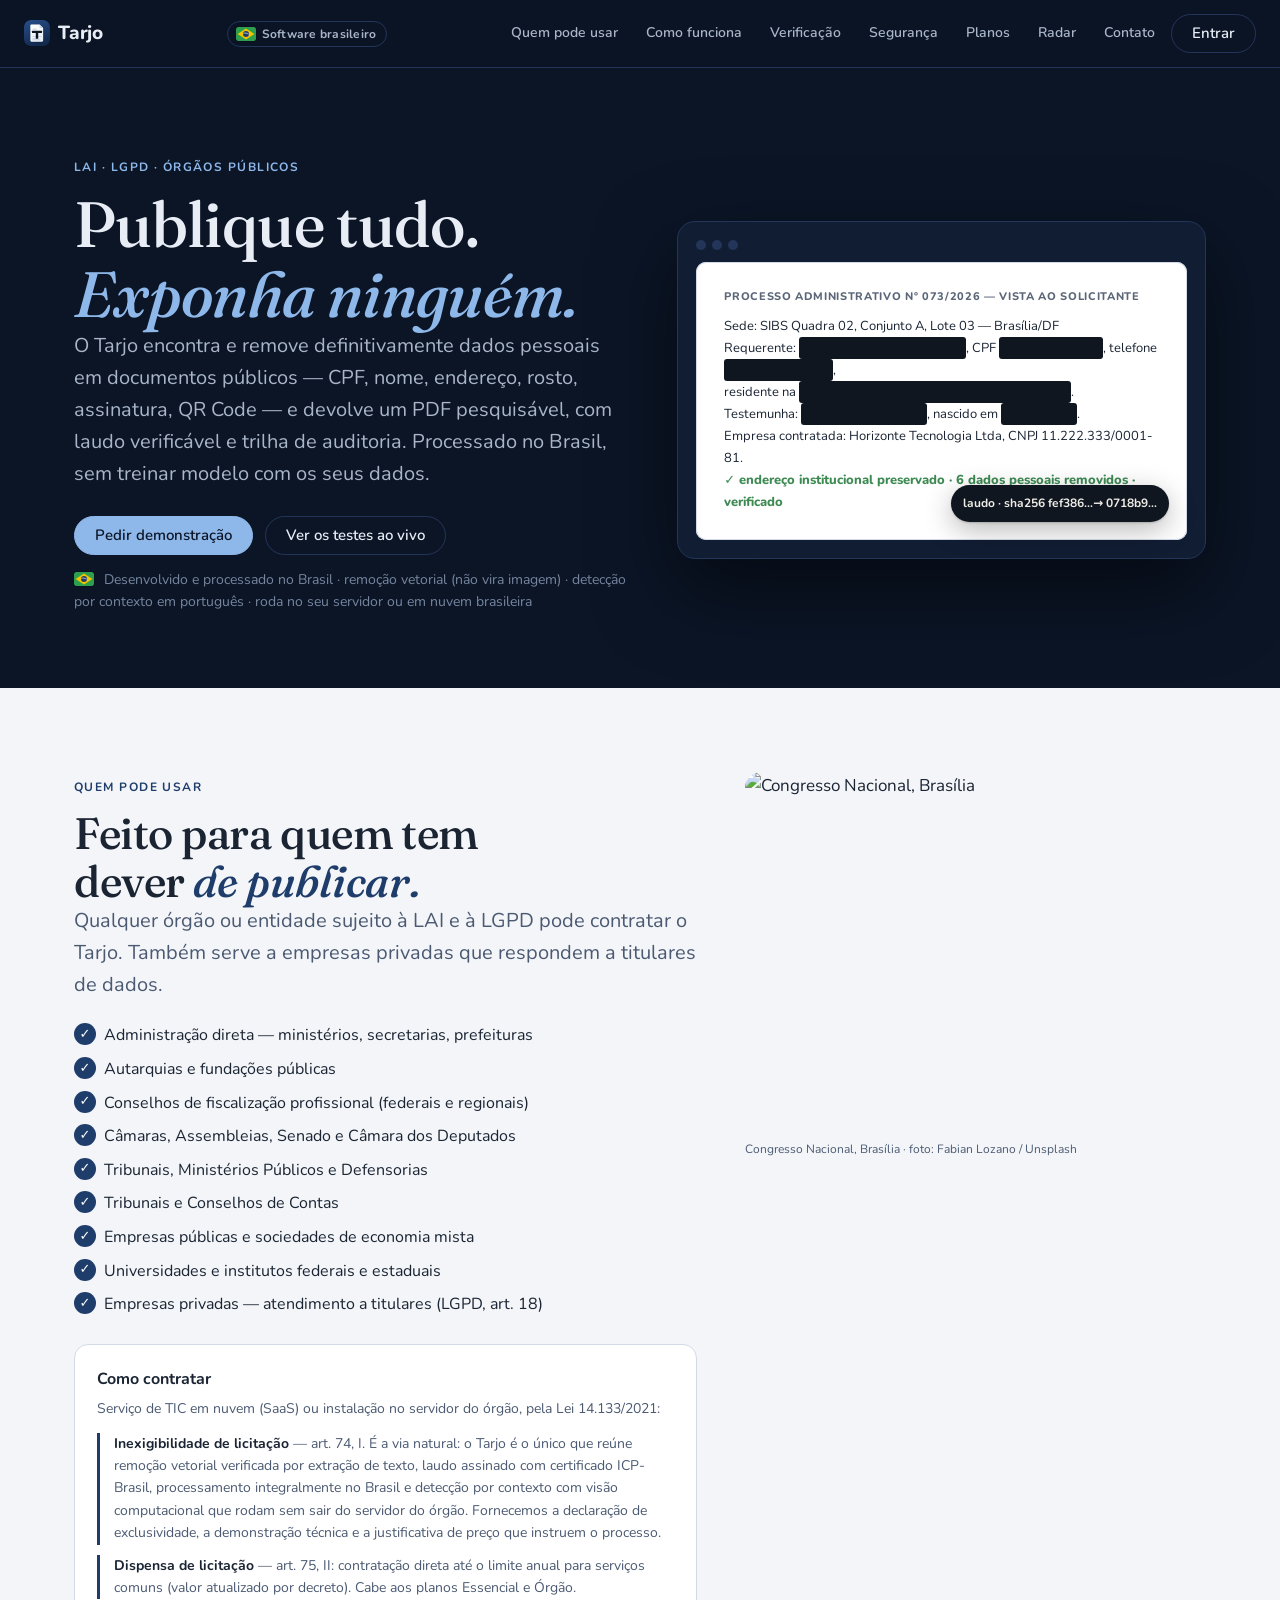
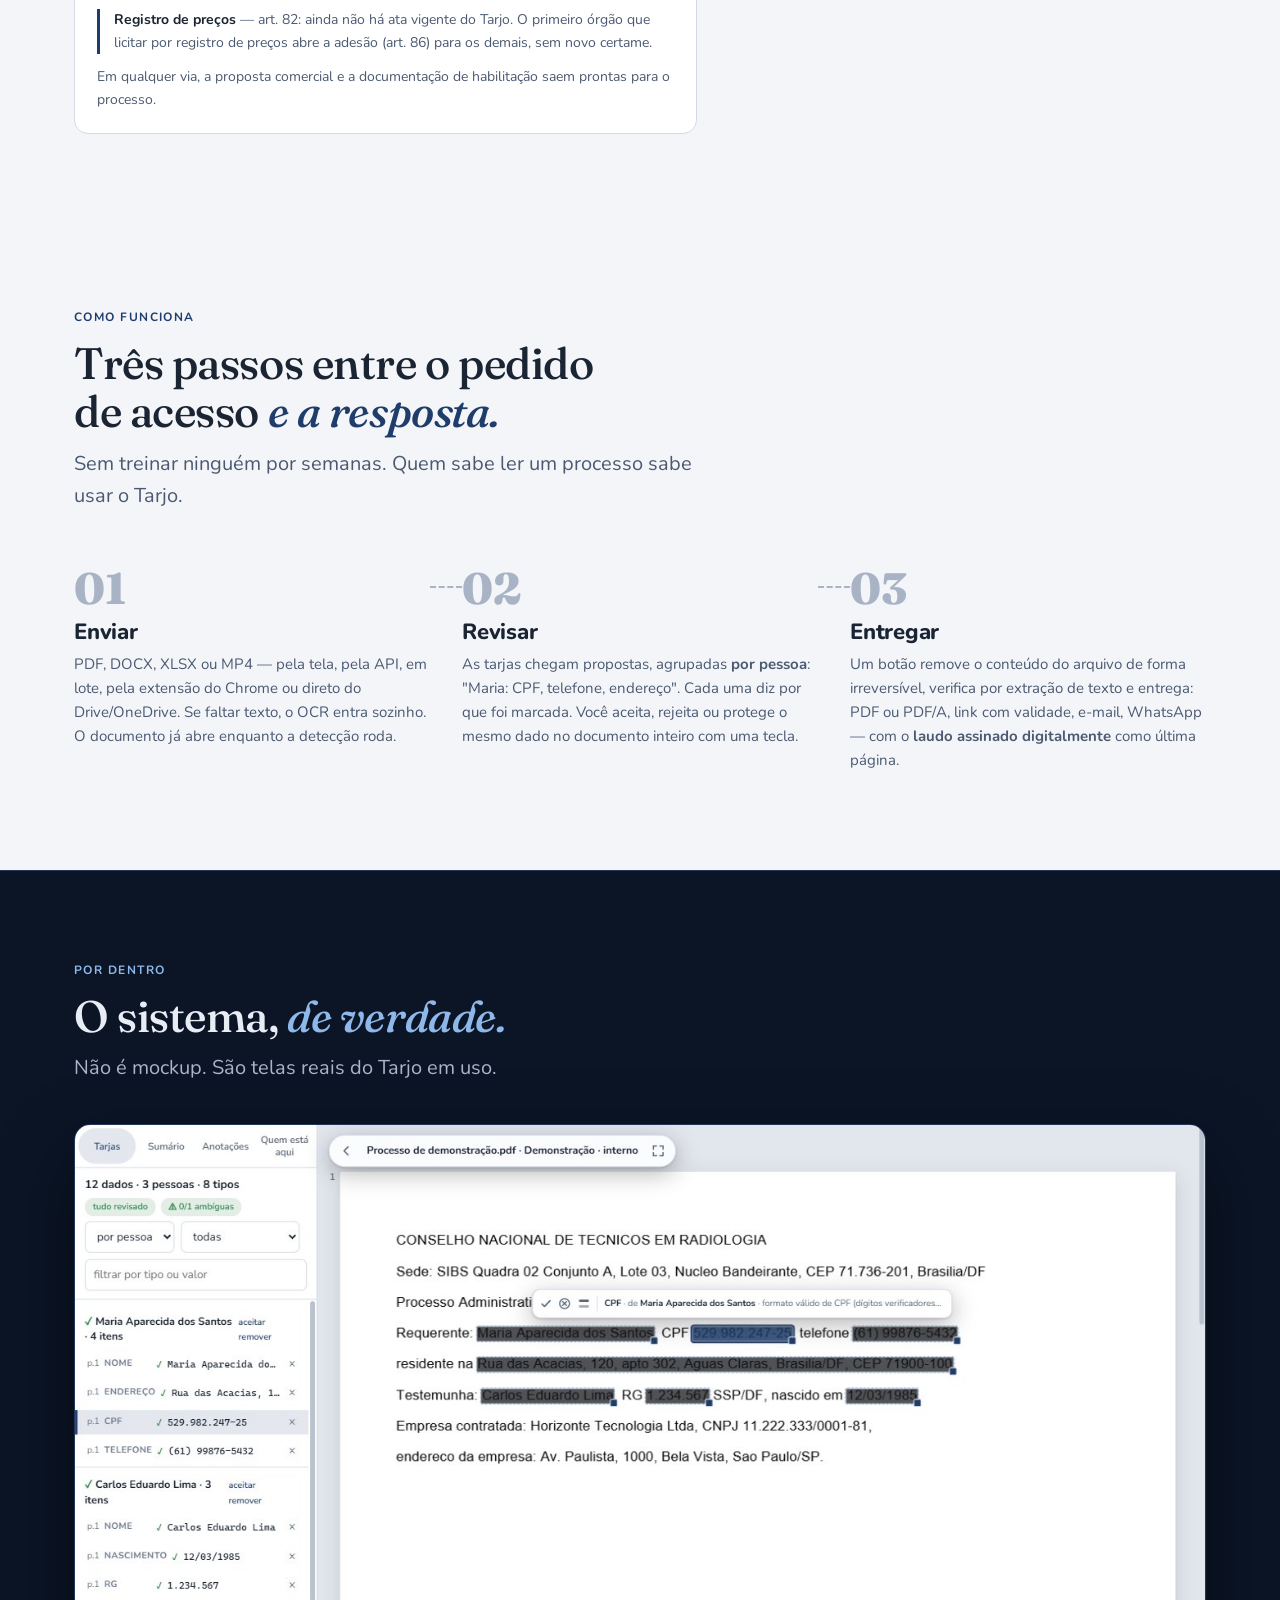
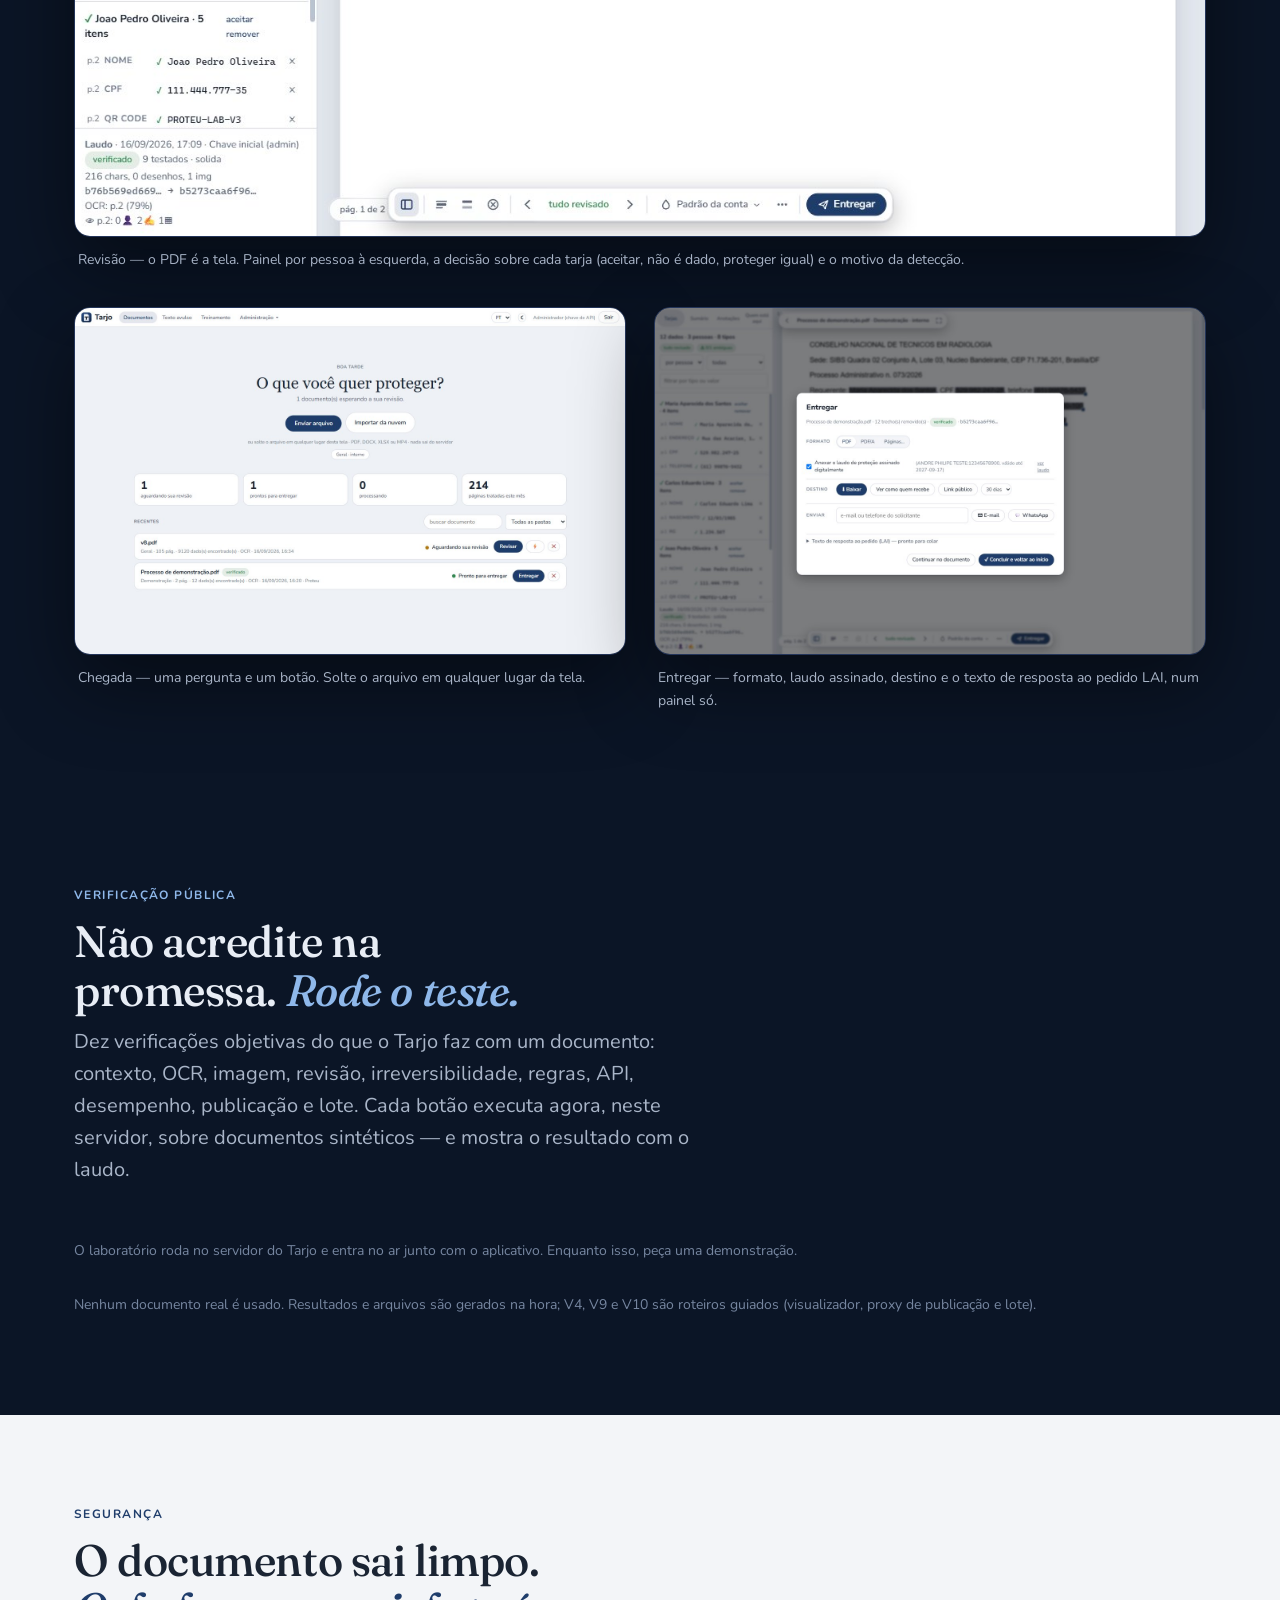
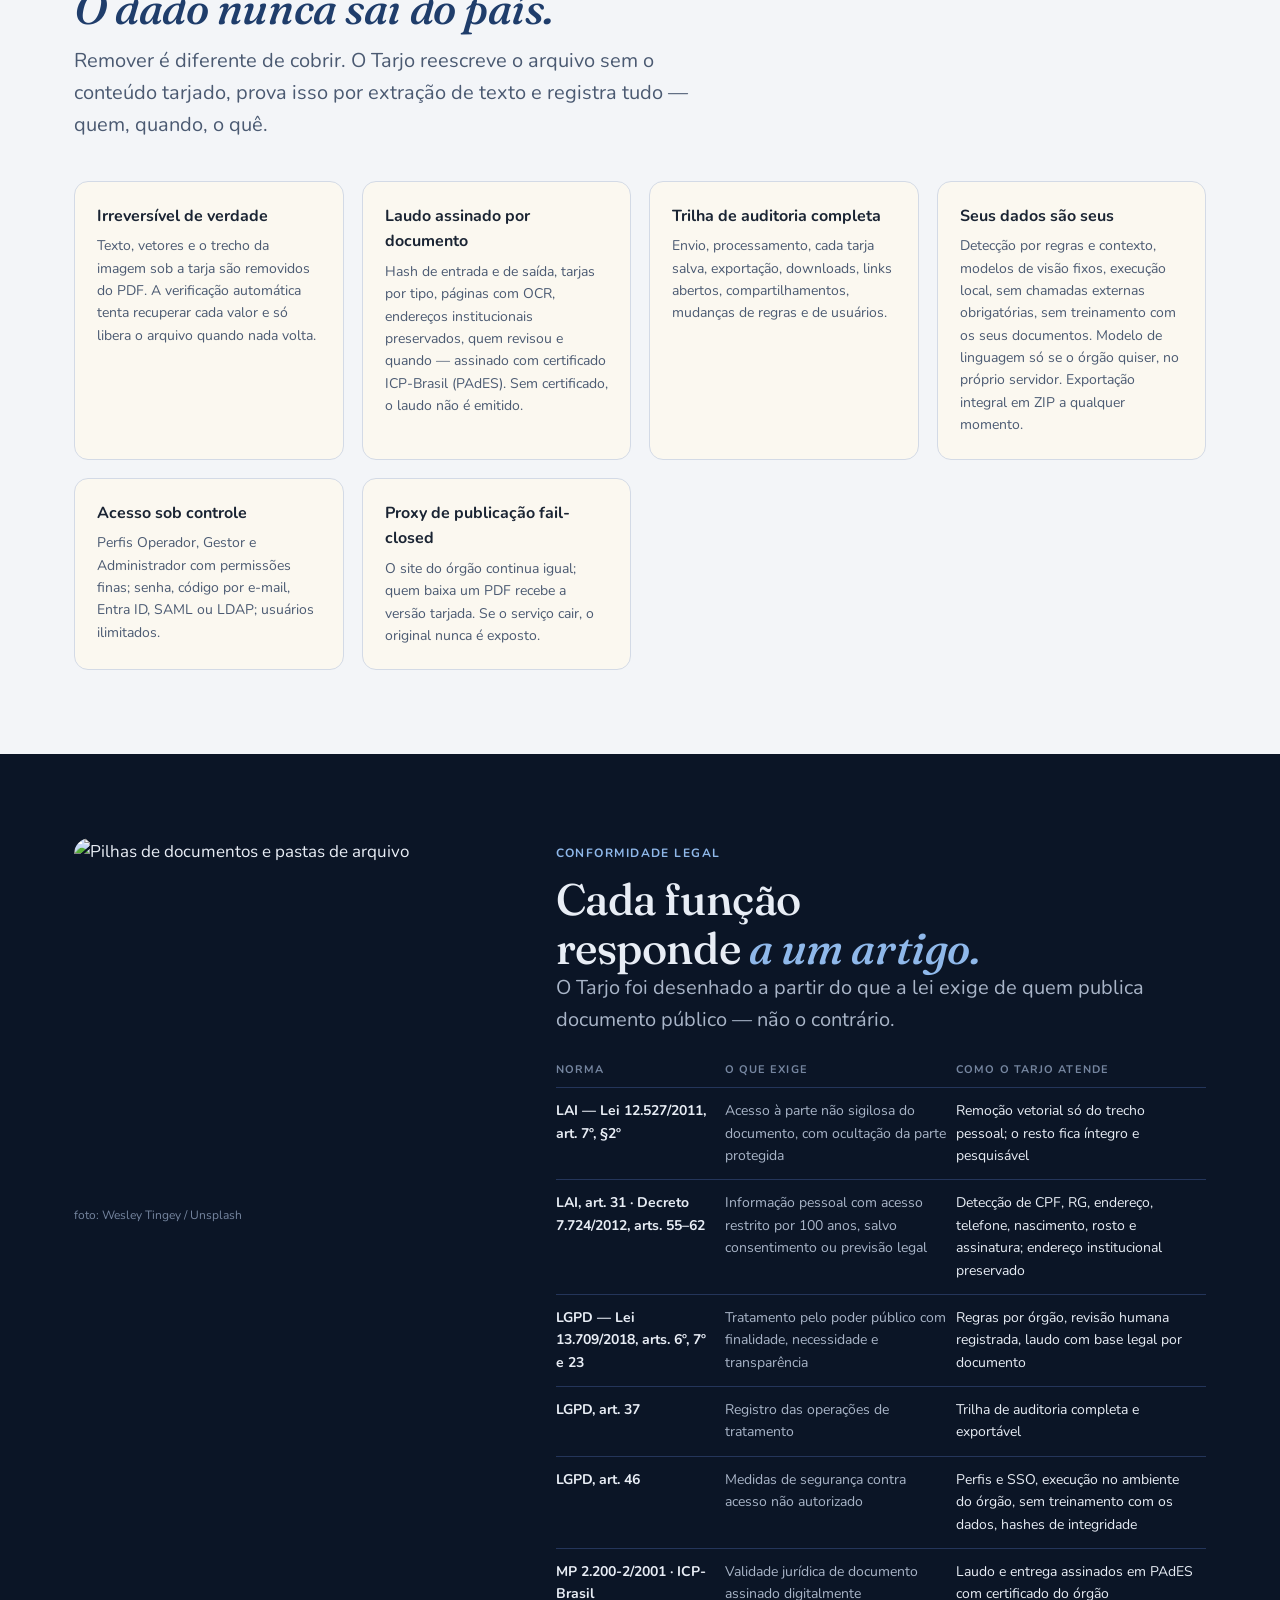
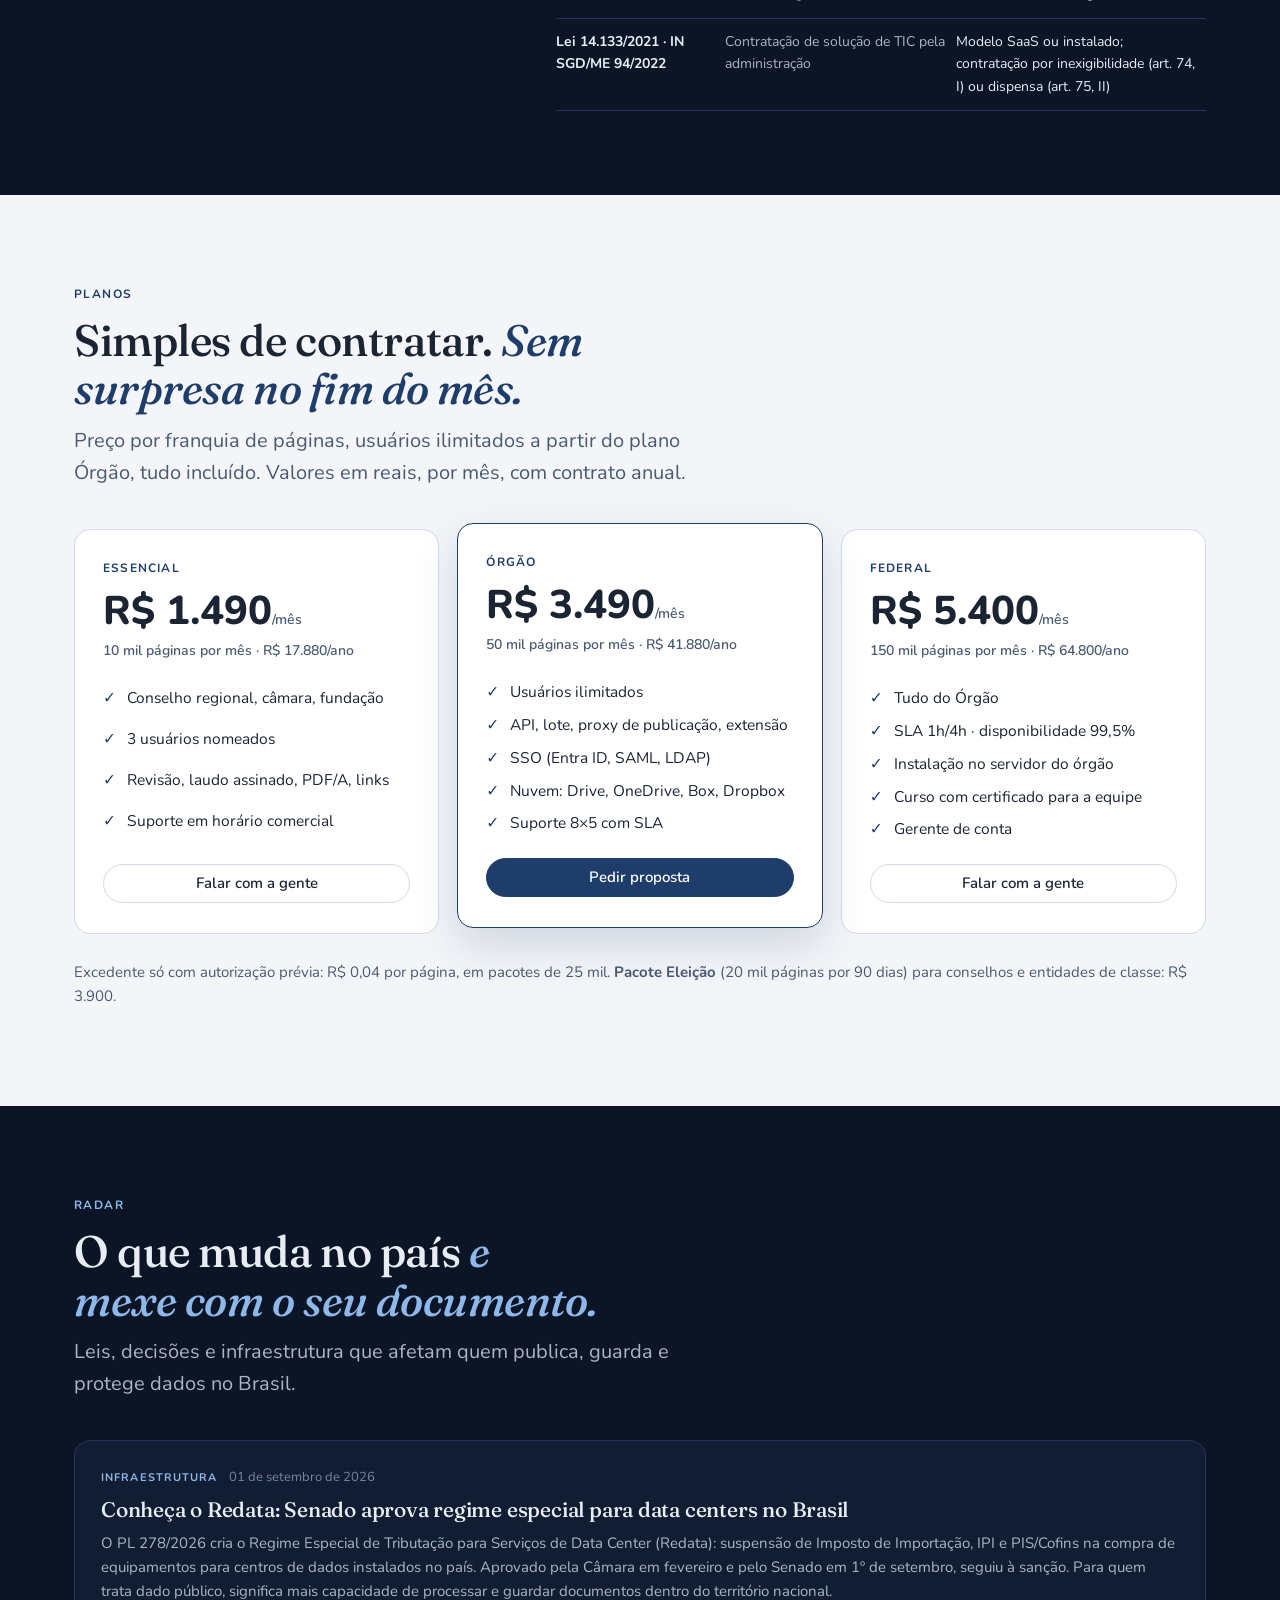
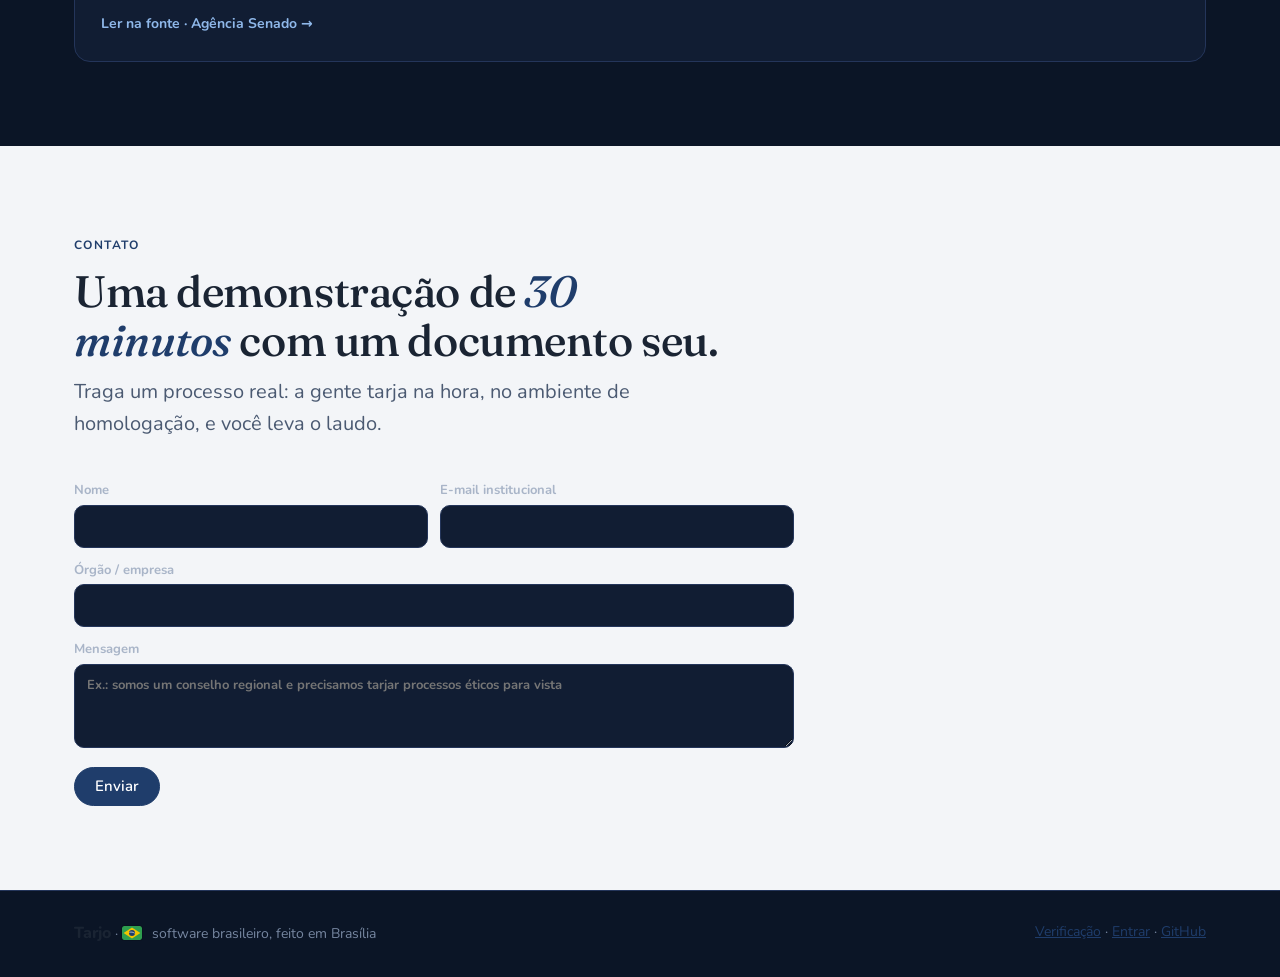
==== index.html @ 549fea55 "Detecção por contexto" ====
<!doctype html>
<html lang="pt-BR">
<head>
<meta charset="utf-8">
<meta name="viewport" content="width=device-width, initial-scale=1">
<title>Tarjo — tratamento e proteção de dados em documentos</title>
<meta name="description" content="Tarjo tarja dados pessoais em documentos públicos (LAI e LGPD): detecção contextual, rosto, assinatura e QR, remoção definitiva verificada, laudo, API e proxy de publicação. Processado no Brasil.">
<link rel="icon" href="icon.svg" type="image/svg+xml">
<link rel="preconnect" href="https://fonts.googleapis.com"><link rel="preconnect" href="https://fonts.gstatic.com" crossorigin>
<link href="https://fonts.googleapis.com/css2?family=Fraunces:ital,opsz,wght@0,9..144,500;0,9..144,700;1,9..144,500&display=swap" rel="stylesheet">
<link rel="stylesheet" href="site.css">
</head>
<body>

<header class="nav">
  <a class="marca" href="/"><img src="icon.svg" alt=""> Tarjo</a><span class="selo-br"><svg class="br" viewBox="0 0 20 14" aria-hidden="true"><rect width="20" height="14" rx="2" fill="#2e9e4f"/><path d="M10 1.6 18.4 7 10 12.4 1.6 7z" fill="#f2c400"/><circle cx="10" cy="7" r="3" fill="#1f3d6b"/><path d="M7.4 6.4c1.8-.6 3.6-.3 5.2.8" stroke="#fff" stroke-width=".6" fill="none"/></svg> Software brasileiro</span>
  <nav>
    <a href="#quem">Quem pode usar</a>
    <a href="#como">Como funciona</a>
    <a href="#lab">Verificação</a>
    <a href="#seguranca">Segurança</a>
    <a href="#planos">Planos</a><a href="#radar">Radar</a>
    <a href="#contato">Contato</a>
    <a class="btn ghost" href="https://app.tarjo.com.br/entrar">Entrar</a>
  </nav>
</header>

<section class="hero">
  <div class="wrap hero-grid">
    <div>
      <span class="eyebrow">LAI · LGPD · órgãos públicos</span>
      <h1>Publique tudo. <em>Exponha ninguém.</em></h1>
      <p class="lead">O Tarjo encontra e remove definitivamente dados pessoais em documentos públicos — CPF, nome, endereço, rosto, assinatura, QR Code — e devolve um PDF pesquisável, com laudo verificável e trilha de auditoria. Processado no Brasil, sem treinar modelo com os seus dados.</p>
      <div class="cta">
        <a class="btn amber" href="#contato">Pedir demonstração</a>
        <a class="btn ghost" href="#lab">Ver os testes ao vivo</a>
      </div>
      <p class="cta-note"><svg class="br" viewBox="0 0 20 14" aria-hidden="true"><rect width="20" height="14" rx="2" fill="#2e9e4f"/><path d="M10 1.6 18.4 7 10 12.4 1.6 7z" fill="#f2c400"/><circle cx="10" cy="7" r="3" fill="#1f3d6b"/><path d="M7.4 6.4c1.8-.6 3.6-.3 5.2.8" stroke="#fff" stroke-width=".6" fill="none"/></svg> Desenvolvido e processado no Brasil · remoção vetorial (não vira imagem) · detecção por contexto em português · roda no seu servidor ou em nuvem brasileira</p>
    </div>
    <div class="janela">
      <div class="barra"><i></i><i></i><i></i></div>
      <div class="doc">
        <div class="t">PROCESSO ADMINISTRATIVO Nº 073/2026 — VISTA AO SOLICITANTE</div>
        Sede: SIBS Quadra 02, Conjunto A, Lote 03 — Brasília/DF<br>
        Requerente: <span class="tj n1">Maria Aparecida dos Santos</span>, CPF <span class="tj n2">529.982.247-25</span>, telefone <span class="tj n3">(61) 99876-5432</span>,<br>
        residente na <span class="tj n4">Rua das Acácias, 120, apto 302, Águas Claras</span>.<br>
        Testemunha: <span class="tj n5">Carlos Eduardo Lima</span>, nascido em <span class="tj n5">12/03/1985</span>.<br>
        Empresa contratada: Horizonte Tecnologia Ltda, CNPJ 11.222.333/0001-81.<br>
        <span class="ok">✓ endereço institucional preservado · 6 dados pessoais removidos · verificado</span>
        <div class="laudo">laudo · sha256 fef386…→ 0718b9…</div>
      </div>
    </div>
  </div>
</section>

<section id="quem" class="paper">
  <div class="wrap quem-grid">
    <div>
      <span class="eyebrow">Quem pode usar</span>
      <h2>Feito para quem tem dever <em>de publicar.</em></h2>
      <p class="lead">Qualquer órgão ou entidade sujeito à LAI e à LGPD pode contratar o Tarjo. Também serve a empresas privadas que respondem a titulares de dados.</p>
      <ul class="elegiveis">
        <li>Administração direta — ministérios, secretarias, prefeituras</li>
        <li>Autarquias e fundações públicas</li>
        <li>Conselhos de fiscalização profissional (federais e regionais)</li>
        <li>Câmaras, Assembleias, Senado e Câmara dos Deputados</li>
        <li>Tribunais, Ministérios Públicos e Defensorias</li>
        <li>Tribunais e Conselhos de Contas</li>
        <li>Empresas públicas e sociedades de economia mista</li>
        <li>Universidades e institutos federais e estaduais</li>
        <li>Empresas privadas — atendimento a titulares (LGPD, art. 18)</li>
      </ul>
      <div class="cx contratar"><h4>Como contratar</h4>
        <p>Serviço de TIC em nuvem (SaaS) ou instalação no servidor do órgão, pela Lei 14.133/2021:</p>
        <ul class="vias">
          <li><b>Inexigibilidade de licitação</b> — art. 74, I. É a via natural: o Tarjo é o único que reúne remoção vetorial verificada por extração de texto, laudo assinado com certificado ICP-Brasil, processamento integralmente no Brasil e detecção por contexto com visão computacional que rodam sem sair do servidor do órgão. Fornecemos a declaração de exclusividade, a demonstração técnica e a justificativa de preço que instruem o processo.</li>
          <li><b>Dispensa de licitação</b> — art. 75, II: contratação direta até o limite anual para serviços comuns (valor atualizado por decreto). Cabe aos planos Essencial e Órgão.</li>
          <li><b>Registro de preços</b> — art. 82: ainda não há ata vigente do Tarjo. O primeiro órgão que licitar por registro de preços abre a adesão (art. 86) para os demais, sem novo certame.</li>
        </ul>
        <p>Em qualquer via, a proposta comercial e a documentação de habilitação saem prontas para o processo.</p></div>
    </div>
    <figure class="foto"><img src="https://images.unsplash.com/photo-1749092042994-618ea2d25c87?w=1100&q=75&auto=format&fit=crop" alt="Congresso Nacional, Brasília" loading="lazy"><figcaption>Congresso Nacional, Brasília · foto: Fabian Lozano / Unsplash</figcaption></figure>
  </div>
</section>

<section id="como" class="paper">
  <div class="wrap">
    <div class="section-head">
      <span class="eyebrow">Como funciona</span>
      <h2>Três passos entre o pedido de acesso <em>e a resposta.</em></h2>
      <p class="lead">Sem treinar ninguém por semanas. Quem sabe ler um processo sabe usar o Tarjo.</p>
    </div>
    <div class="passos">
      <div class="passo"><span class="passo-no">01</span><h3>Enviar</h3><p>PDF, DOCX, XLSX ou MP4 — pela tela, pela API, em lote, pela extensão do Chrome ou direto do Drive/OneDrive. Se faltar texto, o OCR entra sozinho. O documento já abre enquanto a detecção roda.</p><div class="passo-linha"></div></div>
      <div class="passo"><span class="passo-no">02</span><h3>Revisar</h3><p>As tarjas chegam propostas, agrupadas <b>por pessoa</b>: "Maria: CPF, telefone, endereço". Cada uma diz por que foi marcada. Você aceita, rejeita ou protege o mesmo dado no documento inteiro com uma tecla.</p><div class="passo-linha"></div></div>
      <div class="passo"><span class="passo-no">03</span><h3>Entregar</h3><p>Um botão remove o conteúdo do arquivo de forma irreversível, verifica por extração de texto e entrega: PDF ou PDF/A, link com validade, e-mail, WhatsApp — com o <b>laudo assinado digitalmente</b> como última página.</p></div>
    </div>
  </div>
</section>

<hr class="divisor">

<section id="telas">
  <div class="wrap">
    <div class="section-head">
      <span class="eyebrow">Por dentro</span>
      <h2>O sistema, <em>de verdade.</em></h2>
      <p class="lead">Não é mockup. São telas reais do Tarjo em uso.</p>
    </div>
    <div class="shot-frame"><img src="screens/revisao.jpg" alt="Tela de revisão do Tarjo: PDF com tarjas propostas, painel por pessoa e barra de ferramentas" loading="lazy" width="1380" height="868"></div>
    <p class="shot-cap">Revisão — o PDF é a tela. Painel por pessoa à esquerda, a decisão sobre cada tarja (aceitar, não é dado, proteger igual) e o motivo da detecção.</p>
    <div class="shot-grid">
      <div><div class="shot-frame"><img src="screens/chegada.jpg" alt="Tela inicial do Tarjo: o que você quer proteger" loading="lazy" width="1380" height="868"></div><p class="shot-cap">Chegada — uma pergunta e um botão. Solte o arquivo em qualquer lugar da tela.</p></div>
      <div><div class="shot-frame"><img src="screens/entregar.jpg" alt="Painel Entregar do Tarjo com laudo assinado, formatos e destinos" loading="lazy" width="1380" height="868"></div><p class="shot-cap">Entregar — formato, laudo assinado, destino e o texto de resposta ao pedido LAI, num painel só.</p></div>
    </div>
  </div>
</section>


<section id="lab">
  <div class="wrap">
    <div class="section-head">
      <span class="eyebrow">Verificação pública</span>
      <h2>Não acredite na promessa. <em>Rode o teste.</em></h2>
      <p class="lead">Dez verificações objetivas do que o Tarjo faz com um documento: contexto, OCR, imagem, revisão, irreversibilidade, regras, API, desempenho, publicação e lote. Cada botão executa agora, neste servidor, sobre documentos sintéticos — e mostra o resultado com o laudo.</p>
    </div>
    <div class="lab" id="labGrid"></div>
    <p class="cta-note" style="margin-top:18px">Nenhum documento real é usado. Resultados e arquivos são gerados na hora; V4, V9 e V10 são roteiros guiados (visualizador, proxy de publicação e lote).</p>
  </div>
</section>

<section id="seguranca" class="paper">
  <div class="wrap">
    <div class="section-head">
      <span class="eyebrow">Segurança</span>
      <h2>O documento sai limpo. <em>O dado nunca sai do país.</em></h2>
      <p class="lead">Remover é diferente de cobrir. O Tarjo reescreve o arquivo sem o conteúdo tarjado, prova isso por extração de texto e registra tudo — quem, quando, o quê.</p>
    </div>
    <div class="grade">
      <div class="cx"><h4>Irreversível de verdade</h4><p>Texto, vetores e o trecho da imagem sob a tarja são removidos do PDF. A verificação automática tenta recuperar cada valor e só libera o arquivo quando nada volta.</p></div>
      <div class="cx"><h4>Laudo assinado por documento</h4><p>Hash de entrada e de saída, tarjas por tipo, páginas com OCR, endereços institucionais preservados, quem revisou e quando — assinado com certificado ICP-Brasil (PAdES). Sem certificado, o laudo não é emitido.</p></div>
      <div class="cx"><h4>Trilha de auditoria completa</h4><p>Envio, processamento, cada tarja salva, exportação, downloads, links abertos, compartilhamentos, mudanças de regras e de usuários.</p></div>
      <div class="cx"><h4>Seus dados são seus</h4><p>Detecção por regras e contexto, modelos de visão fixos, execução local, sem chamadas externas obrigatórias, sem treinamento com os seus documentos. Modelo de linguagem só se o órgão quiser, no próprio servidor. Exportação integral em ZIP a qualquer momento.</p></div>
      <div class="cx"><h4>Acesso sob controle</h4><p>Perfis Operador, Gestor e Administrador com permissões finas; senha, código por e-mail, Entra ID, SAML ou LDAP; usuários ilimitados.</p></div>
      <div class="cx"><h4>Proxy de publicação fail-closed</h4><p>O site do órgão continua igual; quem baixa um PDF recebe a versão tarjada. Se o serviço cair, o original nunca é exposto.</p></div>
    </div>
  </div>
</section>

<section id="conformidade">
  <div class="wrap conf-grid">
    <figure class="foto"><img src="https://images.unsplash.com/photo-1583521214690-73421a1829a9?w=1100&q=75&auto=format&fit=crop" alt="Pilhas de documentos e pastas de arquivo" loading="lazy"><figcaption>foto: Wesley Tingey / Unsplash</figcaption></figure>
    <div>
      <span class="eyebrow">Conformidade legal</span>
      <h2>Cada função responde <em>a um artigo.</em></h2>
      <p class="lead">O Tarjo foi desenhado a partir do que a lei exige de quem publica documento público — não o contrário.</p>
      <table class="leis">
        <tr><th>Norma</th><th>O que exige</th><th>Como o Tarjo atende</th></tr>
        <tr><td>LAI — Lei 12.527/2011, art. 7º, §2º</td><td>Acesso à parte não sigilosa do documento, com ocultação da parte protegida</td><td>Remoção vetorial só do trecho pessoal; o resto fica íntegro e pesquisável</td></tr>
        <tr><td>LAI, art. 31 · Decreto 7.724/2012, arts. 55–62</td><td>Informação pessoal com acesso restrito por 100 anos, salvo consentimento ou previsão legal</td><td>Detecção de CPF, RG, endereço, telefone, nascimento, rosto e assinatura; endereço institucional preservado</td></tr>
        <tr><td>LGPD — Lei 13.709/2018, arts. 6º, 7º e 23</td><td>Tratamento pelo poder público com finalidade, necessidade e transparência</td><td>Regras por órgão, revisão humana registrada, laudo com base legal por documento</td></tr>
        <tr><td>LGPD, art. 37</td><td>Registro das operações de tratamento</td><td>Trilha de auditoria completa e exportável</td></tr>
        <tr><td>LGPD, art. 46</td><td>Medidas de segurança contra acesso não autorizado</td><td>Perfis e SSO, execução no ambiente do órgão, sem treinamento com os dados, hashes de integridade</td></tr>
        <tr><td>MP 2.200-2/2001 · ICP-Brasil</td><td>Validade jurídica de documento assinado digitalmente</td><td>Laudo e entrega assinados em PAdES com certificado do órgão</td></tr>
        <tr><td>Lei 14.133/2021 · IN SGD/ME 94/2022</td><td>Contratação de solução de TIC pela administração</td><td>Modelo SaaS ou instalado; contratação por inexigibilidade (art. 74, I) ou dispensa (art. 75, II)</td></tr>
      </table>
    </div>
  </div>
</section>

<section id="planos" class="paper">
  <div class="wrap">
    <div class="section-head">
      <span class="eyebrow">Planos</span>
      <h2>Simples de contratar. <em>Sem surpresa no fim do mês.</em></h2>
      <p class="lead">Preço por franquia de páginas, usuários ilimitados a partir do plano Órgão, tudo incluído. Valores em reais, por mês, com contrato anual.</p>
    </div>
    <div class="planos">
      <div class="plano"><span class="tag">Essencial</span><div class="preco">R$ 1.490<small>/mês</small></div><div class="preco-sub">10 mil páginas por mês · R$ 17.880/ano</div><ul><li>Conselho regional, câmara, fundação</li><li>3 usuários nomeados</li><li>Revisão, laudo assinado, PDF/A, links</li><li>Suporte em horário comercial</li></ul><a class="btn ghost" href="#contato">Falar com a gente</a></div>
      <div class="plano destaque"><span class="tag">Órgão</span><div class="preco">R$ 3.490<small>/mês</small></div><div class="preco-sub">50 mil páginas por mês · R$ 41.880/ano</div><ul><li>Usuários ilimitados</li><li>API, lote, proxy de publicação, extensão</li><li>SSO (Entra ID, SAML, LDAP)</li><li>Nuvem: Drive, OneDrive, Box, Dropbox</li><li>Suporte 8×5 com SLA</li></ul><a class="btn amber" href="#contato">Pedir proposta</a></div>
      <div class="plano"><span class="tag">Federal</span><div class="preco">R$ 5.400<small>/mês</small></div><div class="preco-sub">150 mil páginas por mês · R$ 64.800/ano</div><ul><li>Tudo do Órgão</li><li>SLA 1h/4h · disponibilidade 99,5%</li><li>Instalação no servidor do órgão</li><li>Curso com certificado para a equipe</li><li>Gerente de conta</li></ul><a class="btn ghost" href="#contato">Falar com a gente</a></div>
    </div>
    <p class="planos-nota">Excedente só com autorização prévia: R$ 0,04 por página, em pacotes de 25 mil. <b>Pacote Eleição</b> (20 mil páginas por 90 dias) para conselhos e entidades de classe: R$ 3.900.</p>
  </div>
</section>

<section id="radar">
  <div class="wrap">
    <div class="section-head">
      <span class="eyebrow">Radar</span>
      <h2>O que muda no país <em>e mexe com o seu documento.</em></h2>
      <p class="lead">Leis, decisões e infraestrutura que afetam quem publica, guarda e protege dados no Brasil.</p>
    </div>
    <div class="noticias" id="noticias"></div>
  </div>
</section>

<section id="contato" class="paper">
  <div class="wrap">
    <div class="section-head">
      <span class="eyebrow">Contato</span>
      <h2>Uma demonstração de <em>30 minutos</em> com um documento seu.</h2>
      <p class="lead">Traga um processo real: a gente tarja na hora, no ambiente de homologação, e você leva o laudo.</p>
    </div>
    <form class="form" id="form">
      <label>Nome <input name="nome" required></label>
      <label>E-mail institucional <input name="email" type="email" required></label>
      <label class="full">Órgão / empresa <input name="orgao"></label>
      <label class="full">Mensagem <textarea name="mensagem" rows="3" placeholder="Ex.: somos um conselho regional e precisamos tarjar processos éticos para vista"></textarea></label>
      <div class="full"><button class="btn amber" type="submit">Enviar</button> <span id="formMsg" style="margin-left:10px;font-size:14px"></span></div>
    </form>
  </div>
</section>

<footer><div class="wrap"><span><span class="marca" style="font-size:16px">Tarjo</span> · <svg class="br" viewBox="0 0 20 14" aria-hidden="true"><rect width="20" height="14" rx="2" fill="#2e9e4f"/><path d="M10 1.6 18.4 7 10 12.4 1.6 7z" fill="#f2c400"/><circle cx="10" cy="7" r="3" fill="#1f3d6b"/><path d="M7.4 6.4c1.8-.6 3.6-.3 5.2.8" stroke="#fff" stroke-width=".6" fill="none"/></svg> software brasileiro, feito em Brasília</span><span><a href="#lab">Verificação</a> · <a href="https://app.tarjo.com.br/entrar">Entrar</a> · <a href="https://github.com/andrephill2/tarjo">GitHub</a></span></div></footer>

<script>
const grid = document.getElementById('labGrid');
const esc = (s) => String(s ?? '').replace(/[&<>"]/g, (c) => ({ '&': '&amp;', '<': '&lt;', '>': '&gt;', '"': '&quot;' }[c]));
let TESTES = [];
function render(resultados = {}) {
  grid.innerHTML = TESTES.map((t) => { const r = resultados[t.id] || {}; const cls = r.aprovado === true ? 'ok' : r.aprovado === false ? 'falhou' : ''; return `<div class="teste ${cls}" id="${t.id}"><span class="id">${t.id}${r.duracaoMs ? ` · ${(r.duracaoMs / 1000).toFixed(1)} s` : ''}</span><h4>${esc(t.titulo)}</h4><p>${esc(t.procedimento)}</p><p><b>Aceite:</b> ${esc(t.aceite)}</p><div class="res" id="res-${t.id}">${resumo(r)}</div><div class="acoes">${r.manual === undefined && !['V4', 'V9', 'V10'].includes(t.id) ? `<button class="btn amber" data-run="${t.id}">Rodar agora</button>` : `<button class="btn" data-run="${t.id}">Ver roteiro</button>`}${t.id === 'V3' ? '<label class="btn">Com minha foto <input type="file" accept="image/*" data-foto="V3" hidden></label>' : ''}${r.temEntrada || ['V1', 'V2', 'V3', 'V5', 'V6', 'V8'].includes(t.id) ? `<a class="btn" href="/api/lab/${t.id}/entrada">entrada.pdf</a>` : ''}${r.temSaida ? `<a class="btn" href="/api/lab/${t.id}/saida">saída.pdf</a>` : ''}</div></div>`; }).join('');
}
function resumo(r) {
  if (!r || !r.id) return '';
  if (r.manual) return r.roteiro.map((l, i) => `${i + 1}. ${l}`).join('\n');
  const partes = [];
  if (r.aprovado != null) partes.push(r.aprovado ? '✓ APROVADO' : '✗ REPROVADO');
  if (r.paginas) partes.push(`${r.paginas} páginas`);
  if (r.achados) partes.push(`${r.achados.length} tarjas: ` + [...new Set(r.achados.map((a) => a.tipo))].join(', '));
  if (r.preservados && r.preservados.length) partes.push(`preservados: ${r.preservados.map((p) => p.texto).join(' | ')}`);
  if (r.ocr && r.ocr.length) partes.push(`OCR em ${r.ocr.length} página(s)`);
  if (r.verificacao) partes.push(`verificação: ${r.verificacao.ok ? 'nada recuperável' : 'VAZAMENTO'} (${r.verificacao.testados} testados)`);
  if (r.texto) partes.push(`texto: ${r.texto}`);
  if (r.relatorio) partes.push(r.relatorio.map((x) => `${x.rotulo}=${x.valor}`).join(', '));
  if (r.roteiro) partes.push(r.roteiro.join('\n'));
  if (r.obs) partes.push(r.obs);
  return partes.join('\n');
}
async function carregar() { try { const j = await (await fetch('https://app.tarjo.com.br/api/lab')).json(); TESTES = j.testes; render(j.resultados); } catch { grid.innerHTML = '<p class="cta-note">O laboratório roda no servidor do Tarjo e entra no ar junto com o aplicativo. Enquanto isso, peça uma demonstração.</p>'; } }
grid.addEventListener('click', async (e) => {
  const b = e.target.closest('[data-run]'); if (!b) return;
  const id = b.dataset.run; const el = document.getElementById('res-' + id); el.textContent = 'rodando…'; b.disabled = true;
  try { const j = await (await fetch(`https://app.tarjo.com.br/api/lab/${id}/rodar`, { method: 'POST' })).json(); if (!j.ok) throw new Error(j.erro); const r = await (await fetch('https://app.tarjo.com.br/api/lab')).json(); render(r.resultados); document.getElementById(id).scrollIntoView({ block: 'nearest' }); } catch (x) { el.textContent = 'erro: ' + x.message; b.disabled = false; }
});
grid.addEventListener('change', async (e) => {
  const f = e.target.closest('[data-foto]'); if (!f || !f.files[0]) return;
  const el = document.getElementById('res-V3'); el.textContent = 'rodando com a sua foto (não é armazenada)…';
  try { const j = await (await fetch('https://app.tarjo.com.br/api/lab/V3/rodar', { method: 'POST', headers: { 'Content-Type': f.files[0].type || 'image/jpeg' }, body: f.files[0] })).json(); if (!j.ok) throw new Error(j.erro); const r = await (await fetch('https://app.tarjo.com.br/api/lab')).json(); render(r.resultados); } catch (x) { el.textContent = 'erro: ' + x.message; }
});
carregar();
document.getElementById('form').onsubmit = async (e) => { e.preventDefault(); const fd = new FormData(e.target); const m = document.getElementById('formMsg'); m.textContent = 'enviando…'; try { const r = await fetch('https://app.tarjo.com.br/api/contato', { method: 'POST', headers: { 'Content-Type': 'application/json' }, body: JSON.stringify(Object.fromEntries(fd)) }); if (!r.ok) throw new Error(); m.textContent = 'Recebido. Respondemos em até um dia útil.'; e.target.reset(); } catch { const corpo = `Nome: ${fd.get('nome')}
E-mail: ${fd.get('email')}
Órgão: ${fd.get('orgao')}

${fd.get('mensagem')}`; location.href = 'mailto:contato@tarjo.com.br?subject=' + encodeURIComponent('Demonstração do Tarjo — ' + (fd.get('orgao') || fd.get('nome'))) + '&body=' + encodeURIComponent(corpo); m.textContent = 'Abrindo o seu e-mail…'; } };
/* Radar — edite esta lista para publicar uma notícia (mais recente primeiro) */
const NOTICIAS = [
  { data: '2026-09-01', tag: 'Infraestrutura', titulo: 'Conheça o Redata: Senado aprova regime especial para data centers no Brasil', texto: 'O PL 278/2026 cria o Regime Especial de Tributação para Serviços de Data Center (Redata): suspensão de Imposto de Importação, IPI e PIS/Cofins na compra de equipamentos para centros de dados instalados no país. Aprovado pela Câmara em fevereiro e pelo Senado em 1º de setembro, seguiu à sanção. Para quem trata dado público, significa mais capacidade de processar e guardar documentos dentro do território nacional.', link: 'https://www12.senado.leg.br/noticias/materias/2026/09/01/incentivo-para-instalacao-de-data-centers-no-brasil-e-aprovado-pelo-senado', fonte: 'Agência Senado' },
];
document.getElementById('noticias').innerHTML = NOTICIAS.map((n) => `<article class="noticia"><div class="noticia-meta"><span class="noticia-tag">${esc(n.tag)}</span><time datetime="${esc(n.data)}">${new Date(n.data + 'T12:00:00').toLocaleDateString('pt-BR', { day: '2-digit', month: 'long', year: 'numeric' })}</time></div><h3>${esc(n.titulo)}</h3><p>${esc(n.texto)}</p>${n.link ? `<a href="${esc(n.link)}" target="_blank" rel="noopener">Ler na fonte${n.fonte ? ' · ' + esc(n.fonte) : ''} →</a>` : ''}</article>`).join('') || '<p class="cta-note">Em breve.</p>';
</script>
</body>
</html>
---- site.css ----
/* Tarjo — site corporativo: azul-marinho e papel frio alternados, títulos em Fraunces, corpo e nome em Nunito. */
@import url(base.css);
:root { --maxw: 1180px; --ink: #0b1526; --ink-2: #111d33; --ink-3: #182640; --line-d: #24355a; --paper: #f3f5f8; --paper-2: #e9edf3; --line-p: #d3dae6; --text-d: #e8edf5; --dim-d: #a9b5c8; --faint-d: #7686a0; --text-p: #1a2433; --dim-p: #4b5a72; --amber: #8fb8ea; --amber-ink: #0b1526; --amber-soft: rgba(143, 184, 234, .16); }
html { scroll-behavior: smooth; }
body { background: var(--ink); color: var(--text-d); font: 17px/1.6 var(--font); overflow-x: hidden; }
.wrap { max-width: var(--maxw); margin: 0 auto; padding: 0 24px; }
h1, h2, h3 { font-family: var(--font-display); font-weight: 500; letter-spacing: -.01em; line-height: 1.1; margin: 0; text-wrap: balance; }
h1 em, h2 em { font-style: italic; color: var(--amber); }
h1 { font-size: clamp(38px, 5.2vw, 64px); }
h2 { font-size: clamp(28px, 3.6vw, 44px); }
h3 { font-size: 24px; font-family: var(--font); font-weight: 800; }
p { margin: 0 0 14px; }
.eyebrow { display: inline-block; font: 700 12px var(--font); letter-spacing: .12em; text-transform: uppercase; color: var(--amber); margin-bottom: 14px; }
.lead { font-size: 20px; color: var(--dim-d); max-width: 54ch; }
.nav { position: sticky; top: 0; z-index: 30; display: flex; align-items: center; justify-content: space-between; gap: 20px; padding: 14px 24px; background: rgba(11, 21, 38, .85); backdrop-filter: blur(10px); border-bottom: 1px solid var(--line-d); }
.nav .marca { color: var(--text-d); }
.nav nav { display: flex; gap: 4px; align-items: center; flex-wrap: wrap; }
.nav nav a { color: var(--dim-d); text-decoration: none; font-weight: 600; font-size: 14px; padding: 8px 12px; border-radius: 999px; }
.nav nav a:hover { color: var(--text-d); background: var(--ink-3); }
.btn.amber { background: var(--amber); color: var(--amber-ink); border-color: var(--amber); font-size: 15px; padding: 11px 20px; }
.btn.ghost { background: transparent; color: var(--text-d); border-color: var(--line-d); font-size: 15px; padding: 11px 20px; }
.paper .btn.ghost { color: var(--text-p); border-color: var(--line-p); }
.hero { padding: 84px 0 60px; }
.hero-grid { display: grid; grid-template-columns: 1.05fr 1fr; gap: 48px; align-items: center; }
.cta { display: flex; gap: 12px; flex-wrap: wrap; margin-top: 26px; }
.cta-note { font-size: 14px; color: var(--faint-d); margin-top: 14px; }
.cta-note a { color: var(--dim-d); }
.janela { background: var(--ink-2); border: 1px solid var(--line-d); border-radius: 18px; padding: 18px; box-shadow: 0 30px 80px rgba(0, 0, 0, .5); }
.janela .barra { display: flex; gap: 6px; margin-bottom: 12px; } .janela .barra i { width: 10px; height: 10px; border-radius: 50%; background: var(--line-d); display: block; }
.doc { background: #ffffff; color: #1a2433; border-radius: 10px; padding: 26px 28px; font-size: 13px; line-height: 1.7; box-shadow: inset 0 0 0 1px #d3dae6; position: relative; }
.doc .t { font-weight: 800; letter-spacing: .06em; font-size: 11px; color: #5b6779; margin-bottom: 8px; }
.doc .tj { display: inline-block; background: #10161f; color: transparent; border-radius: 3px; padding: 0 2px; animation: tarjar 6s infinite; }
.doc .tj.n1 { animation-delay: .6s; } .doc .tj.n2 { animation-delay: 1.2s; } .doc .tj.n3 { animation-delay: 1.8s; } .doc .tj.n4 { animation-delay: 2.4s; } .doc .tj.n5 { animation-delay: 3s; }
.doc .ok { color: #3d8a52; font-weight: 800; }
@keyframes tarjar { 0%, 14% { background: transparent; color: #1a1a1c; } 22%, 100% { background: #10161f; color: transparent; } }
.laudo { position: absolute; right: 18px; bottom: 18px; background: #10161f; color: #eeece6; padding: 8px 12px; border-radius: 999px; font-size: 12px; font-weight: 700; box-shadow: var(--shadow-pill); }
section { padding: 84px 0; }
.paper { background: var(--paper); color: var(--text-p); }
.paper .eyebrow { color: #1f3d6b; } .paper h1 em, .paper h2 em { color: #1f3d6b; } .paper .lead { color: var(--dim-p); }
.tres { display: grid; grid-template-columns: repeat(3, 1fr); gap: 28px; margin-top: 44px; }
.tres-item { background: var(--ink-2); border: 1px solid var(--line-d); border-radius: 16px; padding: 26px; }
.paper .tres-item { background: #fbf8f0; border-color: var(--line-p); }
.numero { font: 700 13px var(--mono); color: var(--amber); margin-bottom: 14px; }
.paper .numero { color: #1f3d6b; }
.tres-item p { font-size: 15px; color: var(--dim-d); } .paper .tres-item p { color: var(--dim-p); }
.grade { display: grid; grid-template-columns: repeat(auto-fit, minmax(240px, 1fr)); gap: 18px; margin-top: 36px; }
.cx { padding: 22px; border-radius: 14px; border: 1px solid var(--line-p); background: #fbf8f0; }
.cx h4 { margin: 0 0 6px; font-size: 16px; } .cx p { font-size: 14px; color: var(--dim-p); margin: 0; }
.lab { display: grid; grid-template-columns: repeat(auto-fit, minmax(300px, 1fr)); gap: 14px; margin-top: 36px; }
.teste { background: var(--ink-2); border: 1px solid var(--line-d); border-radius: 14px; padding: 18px 20px; display: flex; flex-direction: column; gap: 8px; }
.teste .id { font: 700 12px var(--mono); color: var(--amber); }
.teste h4 { margin: 0; font-size: 16px; }
.teste p { font-size: 14px; color: var(--dim-d); margin: 0; }
.teste .res { font-size: 13px; color: var(--dim-d); font-family: var(--mono); white-space: pre-wrap; max-height: 150px; overflow: auto; }
.teste .acoes { display: flex; gap: 6px; flex-wrap: wrap; margin-top: auto; }
.teste .btn { font-size: 13px; padding: 6px 12px; border-color: var(--line-d); background: var(--ink-3); color: var(--text-d); }
.teste .btn.amber { background: var(--amber); color: var(--amber-ink); }
.teste.ok { border-color: #3d8a52; } .teste.falhou { border-color: #b8543f; }
.planos { display: grid; grid-template-columns: repeat(auto-fit, minmax(260px, 1fr)); gap: 18px; margin-top: 36px; }
.plano { background: #fbf8f0; border: 1px solid var(--line-p); border-radius: 16px; padding: 26px; display: flex; flex-direction: column; }
.plano.destaque { border-color: #1f3d6b; box-shadow: 0 16px 40px rgba(31, 61, 107, .18); }
.plano .preco { font: 800 34px var(--font); margin: 8px 0 2px; } .plano .preco small { font-size: 14px; color: var(--dim-p); font-weight: 600; }
.plano ul { padding-left: 18px; margin: 12px 0 18px; font-size: 14px; color: var(--dim-p); flex: 1; }
.plano .tag { font: 700 11px var(--font); letter-spacing: .1em; text-transform: uppercase; color: #1f3d6b; }
.form { display: grid; grid-template-columns: 1fr 1fr; gap: 12px; margin-top: 24px; max-width: 720px; }
.form label { font-size: 13px; font-weight: 700; color: var(--dim-d); display: block; }
.form input, .form textarea { width: 100%; margin-top: 4px; background: var(--ink-2); color: var(--text-d); border-color: var(--line-d); padding: 10px 12px; border-radius: 10px; }
.form .full { grid-column: 1 / -1; }
footer { border-top: 1px solid var(--line-d); padding: 30px 0; color: var(--faint-d); font-size: 14px; }
footer .wrap { display: flex; justify-content: space-between; gap: 20px; flex-wrap: wrap; }
.rv { opacity: 1; }
@media (max-width: 900px) { .hero-grid { grid-template-columns: 1fr; } .tres { grid-template-columns: 1fr; } .form { grid-template-columns: 1fr; } section { padding: 56px 0; } .hero { padding: 48px 0 30px; } }

/* ---- v0.5: direção disruptiva (sem letreiro), telas reais, elegibilidade, conformidade, radar ---- */
.br { width: 20px; height: 14px; border-radius: 2px; vertical-align: -2px; margin-right: 6px; box-shadow: 0 0 0 1px rgba(0,0,0,.15); }
.selo-br { display: inline-flex; align-items: center; font: 700 12px var(--font); letter-spacing: .02em; color: var(--dim-d); border: 1px solid var(--line-d); border-radius: 999px; padding: 4px 10px 4px 8px; margin-left: 12px; }
.section-head { max-width: 760px; margin-bottom: 40px; }
.section-head .lead { margin-top: 12px; }
.divisor { border: 0; border-top: 1px solid var(--line-d); margin: 0; }
.passos { display: grid; grid-template-columns: repeat(3, 1fr); gap: 32px; position: relative; }
.passo { position: relative; padding-top: 14px; }
.passo-no { display: inline-block; font: 800 44px/1 var(--font-display); color: #1f3d6b; opacity: .35; margin-bottom: 10px; }
.passo h3 { font-size: 22px; margin-bottom: 8px; }
.passo p { font-size: 15px; color: var(--dim-p); }
.passo-linha { position: absolute; top: 34px; right: -32px; width: 32px; border-top: 2px dashed rgba(31, 61, 107, .35); }
.shot-frame { border: 1px solid var(--line-d); border-radius: 16px; overflow: hidden; background: var(--ink-2); box-shadow: 0 30px 80px rgba(0, 0, 0, .45); }
.shot-frame img { display: block; width: 100%; height: auto; }
.shot-cap { font-size: 14px; color: var(--dim-d); margin: 12px 4px 0; }
.shot-grid { display: grid; grid-template-columns: 1fr 1fr; gap: 28px; margin-top: 36px; }
.quem-grid, .conf-grid { display: grid; grid-template-columns: 1.15fr .85fr; gap: 48px; align-items: start; }
.conf-grid { grid-template-columns: .8fr 1.2fr; }
.foto { margin: 0; position: sticky; top: 90px; }
.foto img { width: 100%; height: 100%; min-height: 360px; max-height: 620px; object-fit: cover; border-radius: 16px; display: block; }
.foto figcaption { font-size: 12px; color: var(--faint-d); margin-top: 8px; }
.paper .foto figcaption { color: var(--dim-p); }
.elegiveis { list-style: none; padding: 0; margin: 22px 0 26px; display: grid; gap: 8px; }
.elegiveis li { padding-left: 30px; position: relative; font-size: 16px; }
.elegiveis li::before { content: '✓'; position: absolute; left: 0; top: 0; width: 22px; height: 22px; border-radius: 50%; background: #1f3d6b; color: #fff; font-size: 13px; font-weight: 800; display: grid; place-items: center; }
.contratar { background: #fff; }
.contratar .vias { list-style: none; padding: 0; margin: 12px 0; display: grid; gap: 10px; }
.contratar .vias li { font-size: 14px; color: var(--dim-p); padding-left: 14px; border-left: 3px solid #1f3d6b; }
.contratar .vias b { color: var(--text-p); }
.leis { width: 100%; border-collapse: collapse; margin-top: 26px; font-size: 14px; }
.leis th { text-align: left; font: 700 11px var(--font); letter-spacing: .1em; text-transform: uppercase; color: var(--faint-d); padding: 0 10px 10px 0; border-bottom: 1px solid var(--line-d); }
.leis td { padding: 12px 10px 12px 0; border-bottom: 1px solid var(--line-d); vertical-align: top; color: var(--dim-d); }
.leis td:first-child { color: var(--text-d); font-weight: 700; width: 26%; }
.leis td:last-child { color: var(--text-d); }
.planos { grid-template-columns: repeat(3, 1fr); }
.plano { background: #fff; border-color: var(--line-p); padding: 30px 28px; }
.plano.destaque { border-color: #1f3d6b; box-shadow: 0 18px 44px rgba(31, 61, 107, .16); transform: translateY(-6px); }
.plano .tag { font-size: 12px; }
.plano .preco { font-size: 40px; color: var(--text-p); }
.preco-sub { font-size: 14px; color: var(--dim-p); font-weight: 600; margin-bottom: 10px; }
.plano ul { list-style: none; padding: 0; margin: 14px 0 22px; font-size: 15.5px; color: var(--text-p); display: grid; gap: 8px; }
.plano li { padding-left: 24px; position: relative; }
.plano li::before { content: '✓'; position: absolute; left: 0; color: #1f3d6b; font-weight: 800; }
.plano .btn { justify-content: center; }
.planos-nota { margin-top: 26px; font-size: 15px; color: var(--dim-p); }
.noticias { display: grid; grid-template-columns: repeat(auto-fit, minmax(320px, 1fr)); gap: 20px; }
.noticia { background: var(--ink-2); border: 1px solid var(--line-d); border-radius: 16px; padding: 26px; display: flex; flex-direction: column; gap: 10px; }
.noticia-meta { display: flex; gap: 12px; align-items: center; font-size: 13px; color: var(--faint-d); }
.noticia-tag { font: 700 11px var(--font); letter-spacing: .1em; text-transform: uppercase; color: var(--amber); }
.noticia h3 { font-size: 21px; font-family: var(--font-display); font-weight: 500; }
.noticia p { font-size: 15px; color: var(--dim-d); margin: 0; }
.noticia a { color: var(--amber); font-weight: 700; text-decoration: none; font-size: 14px; margin-top: auto; }
@media (max-width: 900px) { .passos, .shot-grid, .quem-grid, .conf-grid, .planos { grid-template-columns: 1fr; } .passo-linha { display: none; } .foto { position: static; } .foto img { min-height: 220px; max-height: 320px; } .selo-br { display: none; } .plano.destaque { transform: none; } .leis td:first-child { width: auto; } }

.paper .btn.amber { background: #1f3d6b; color: #fff; border-color: #1f3d6b; }
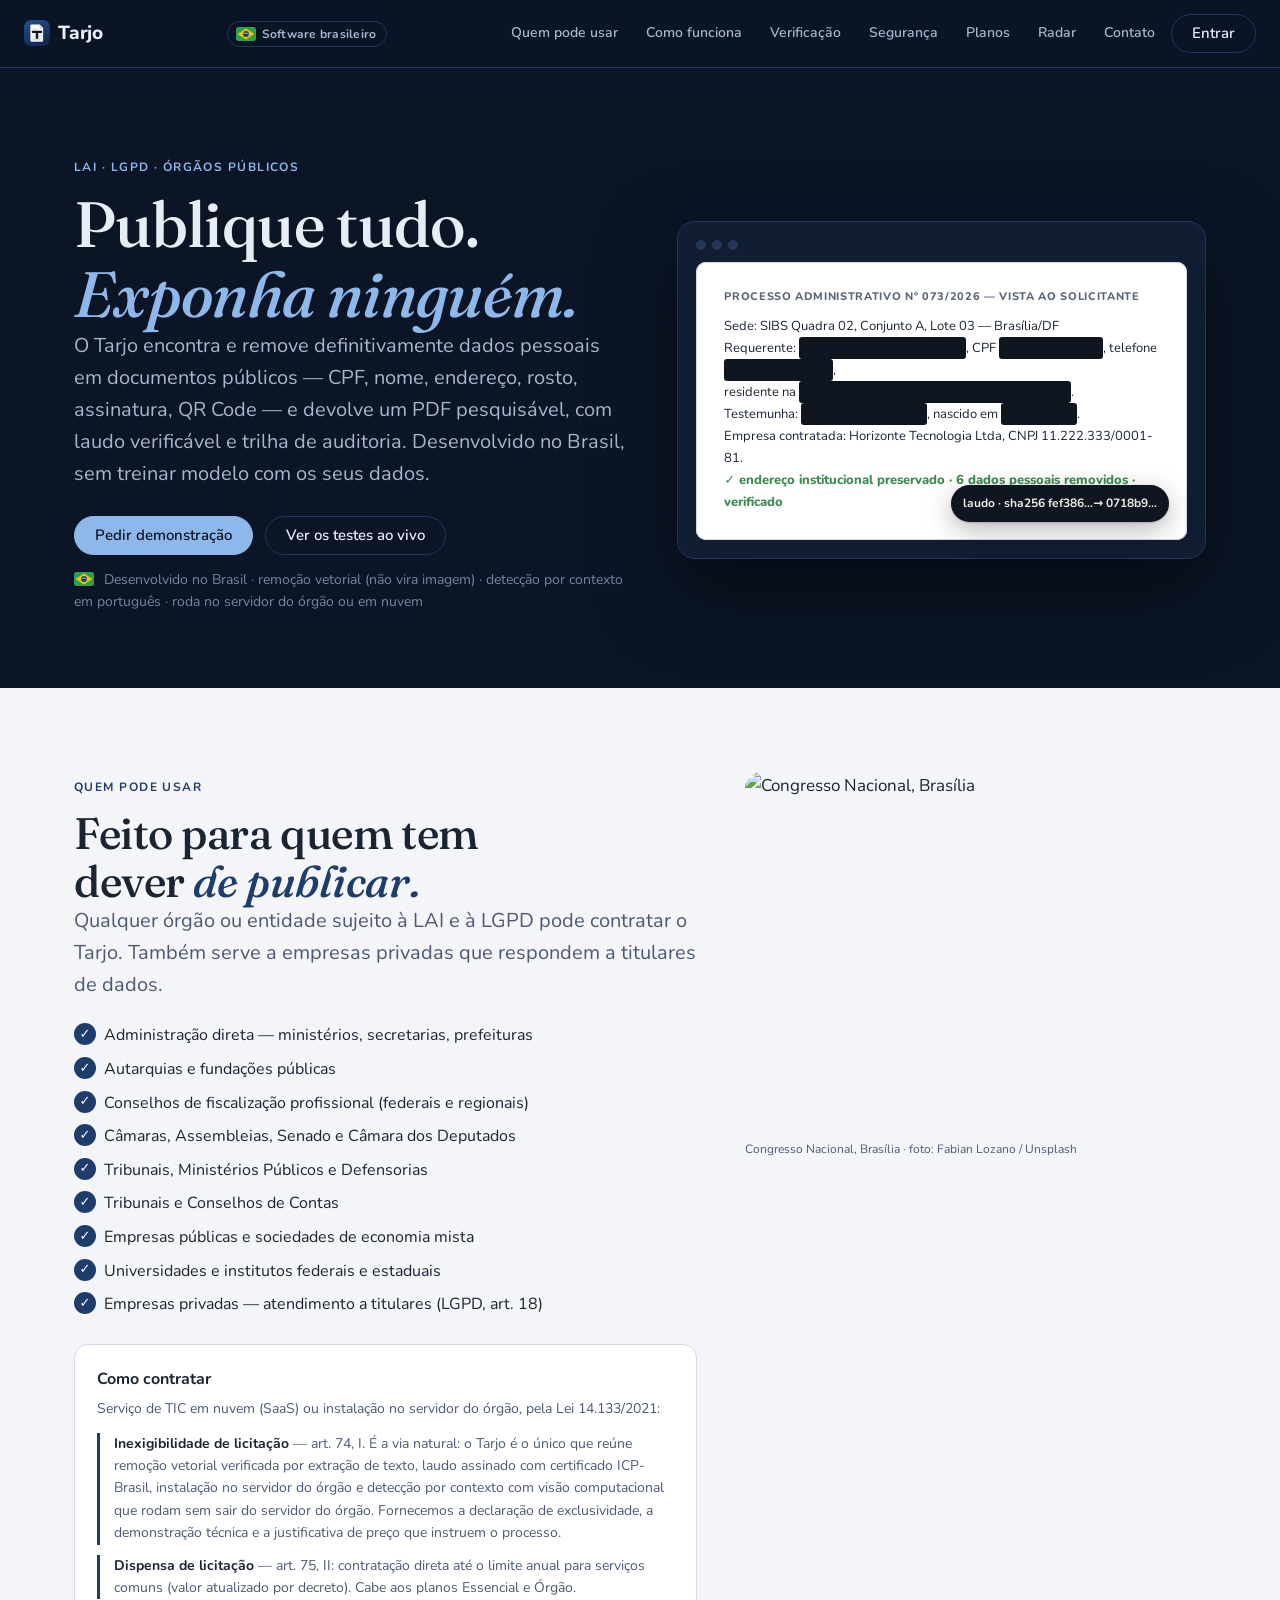
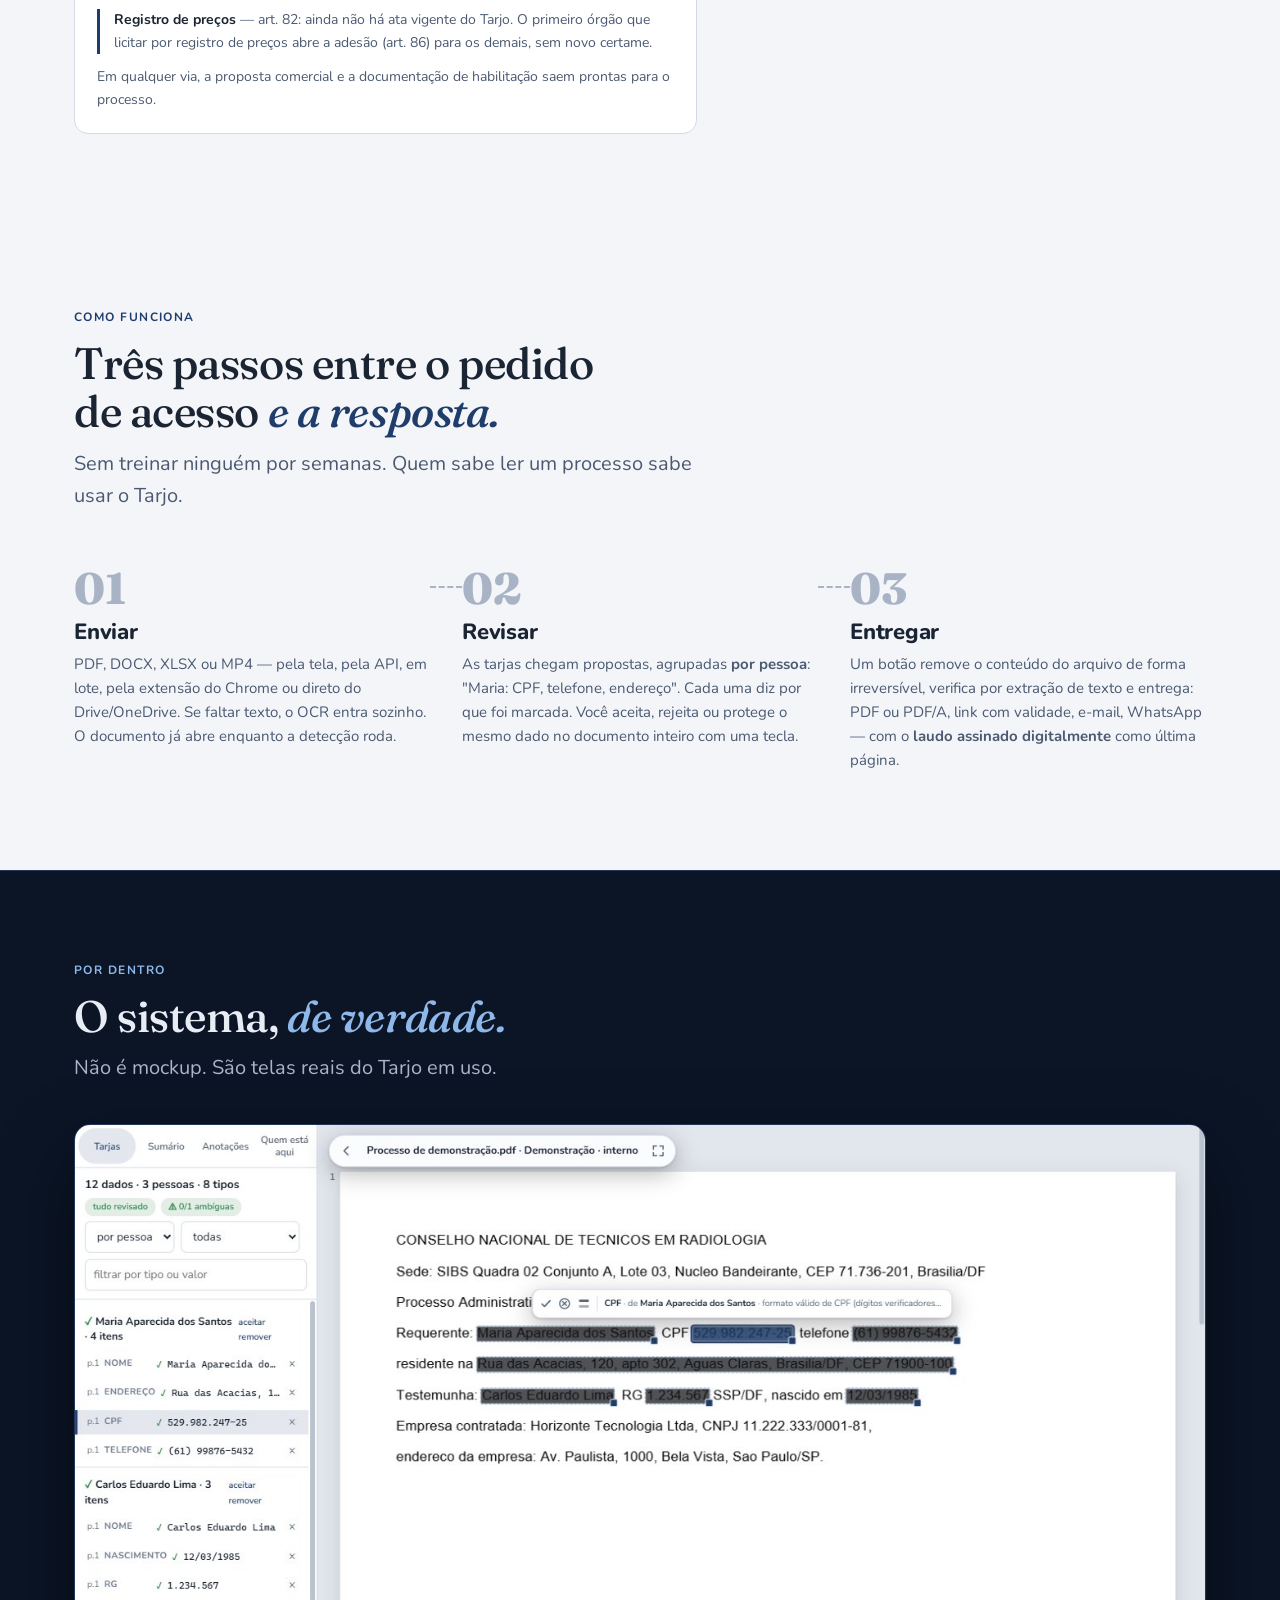
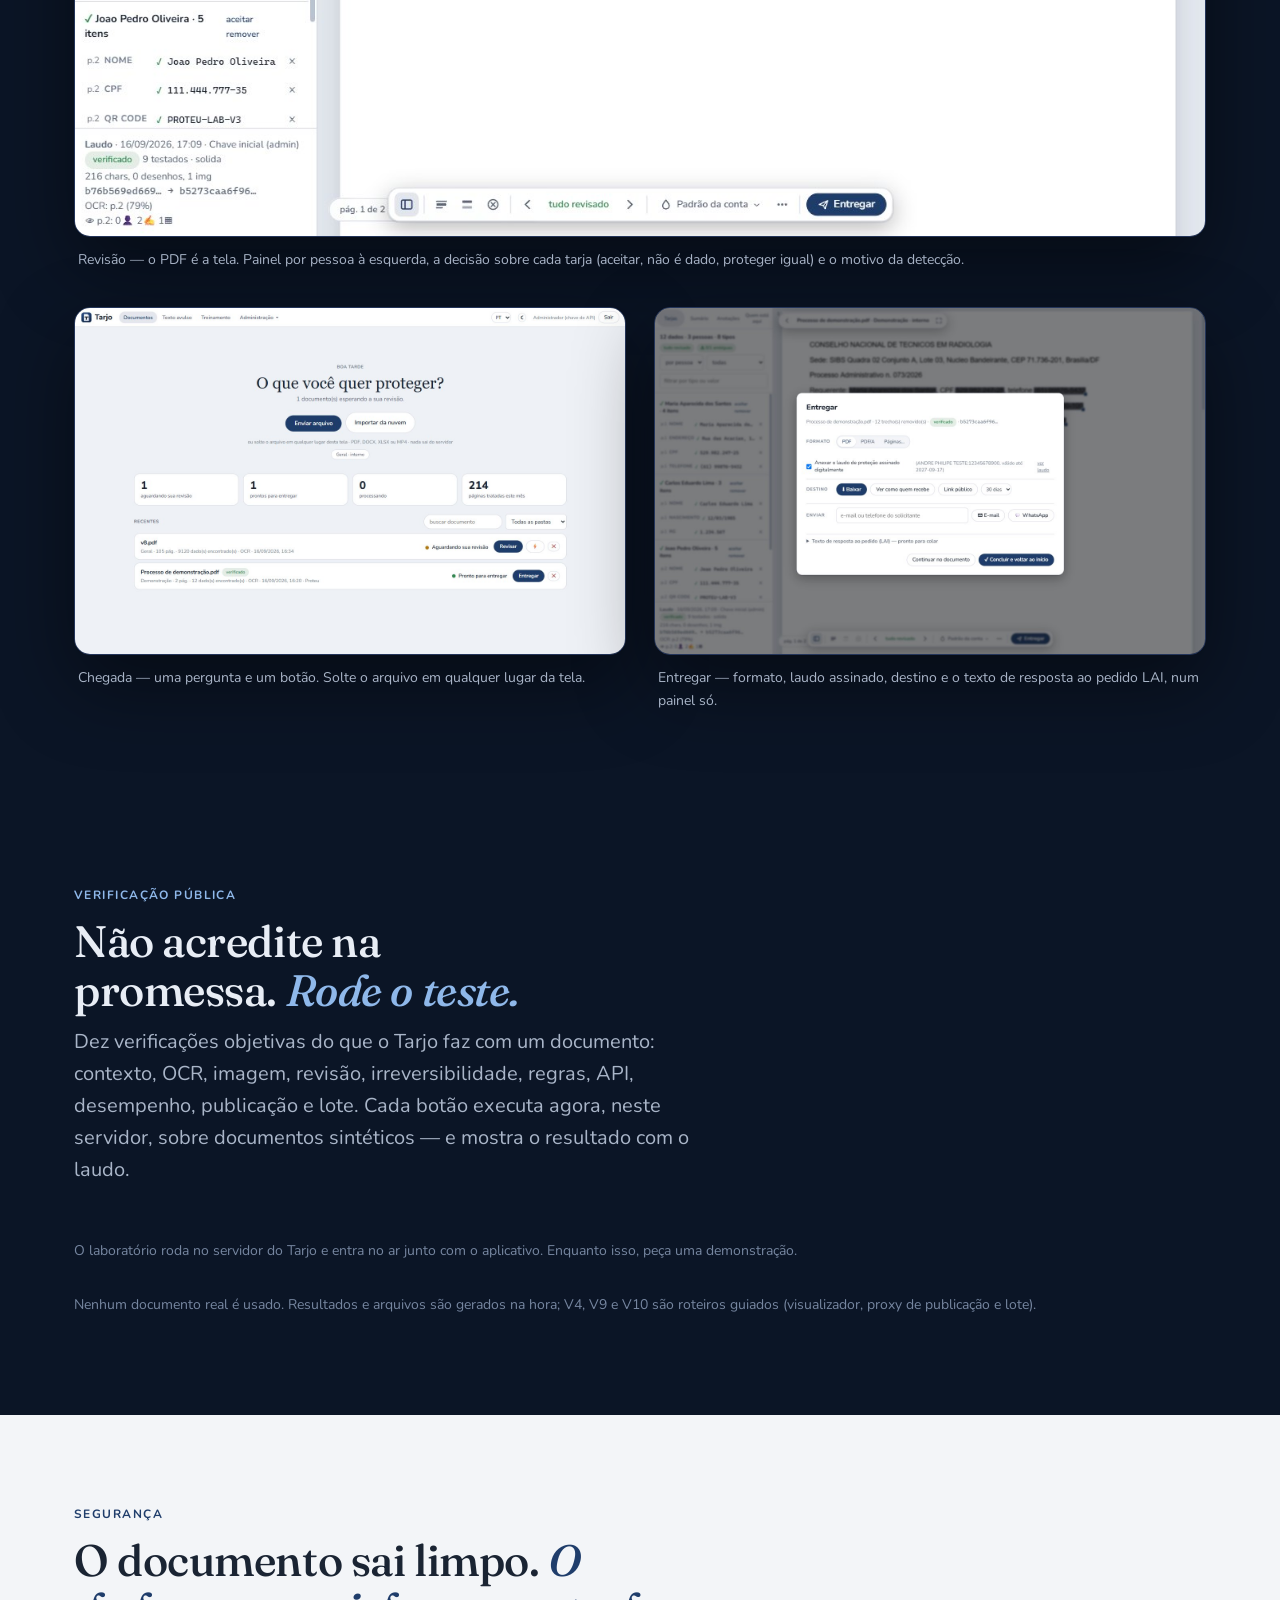
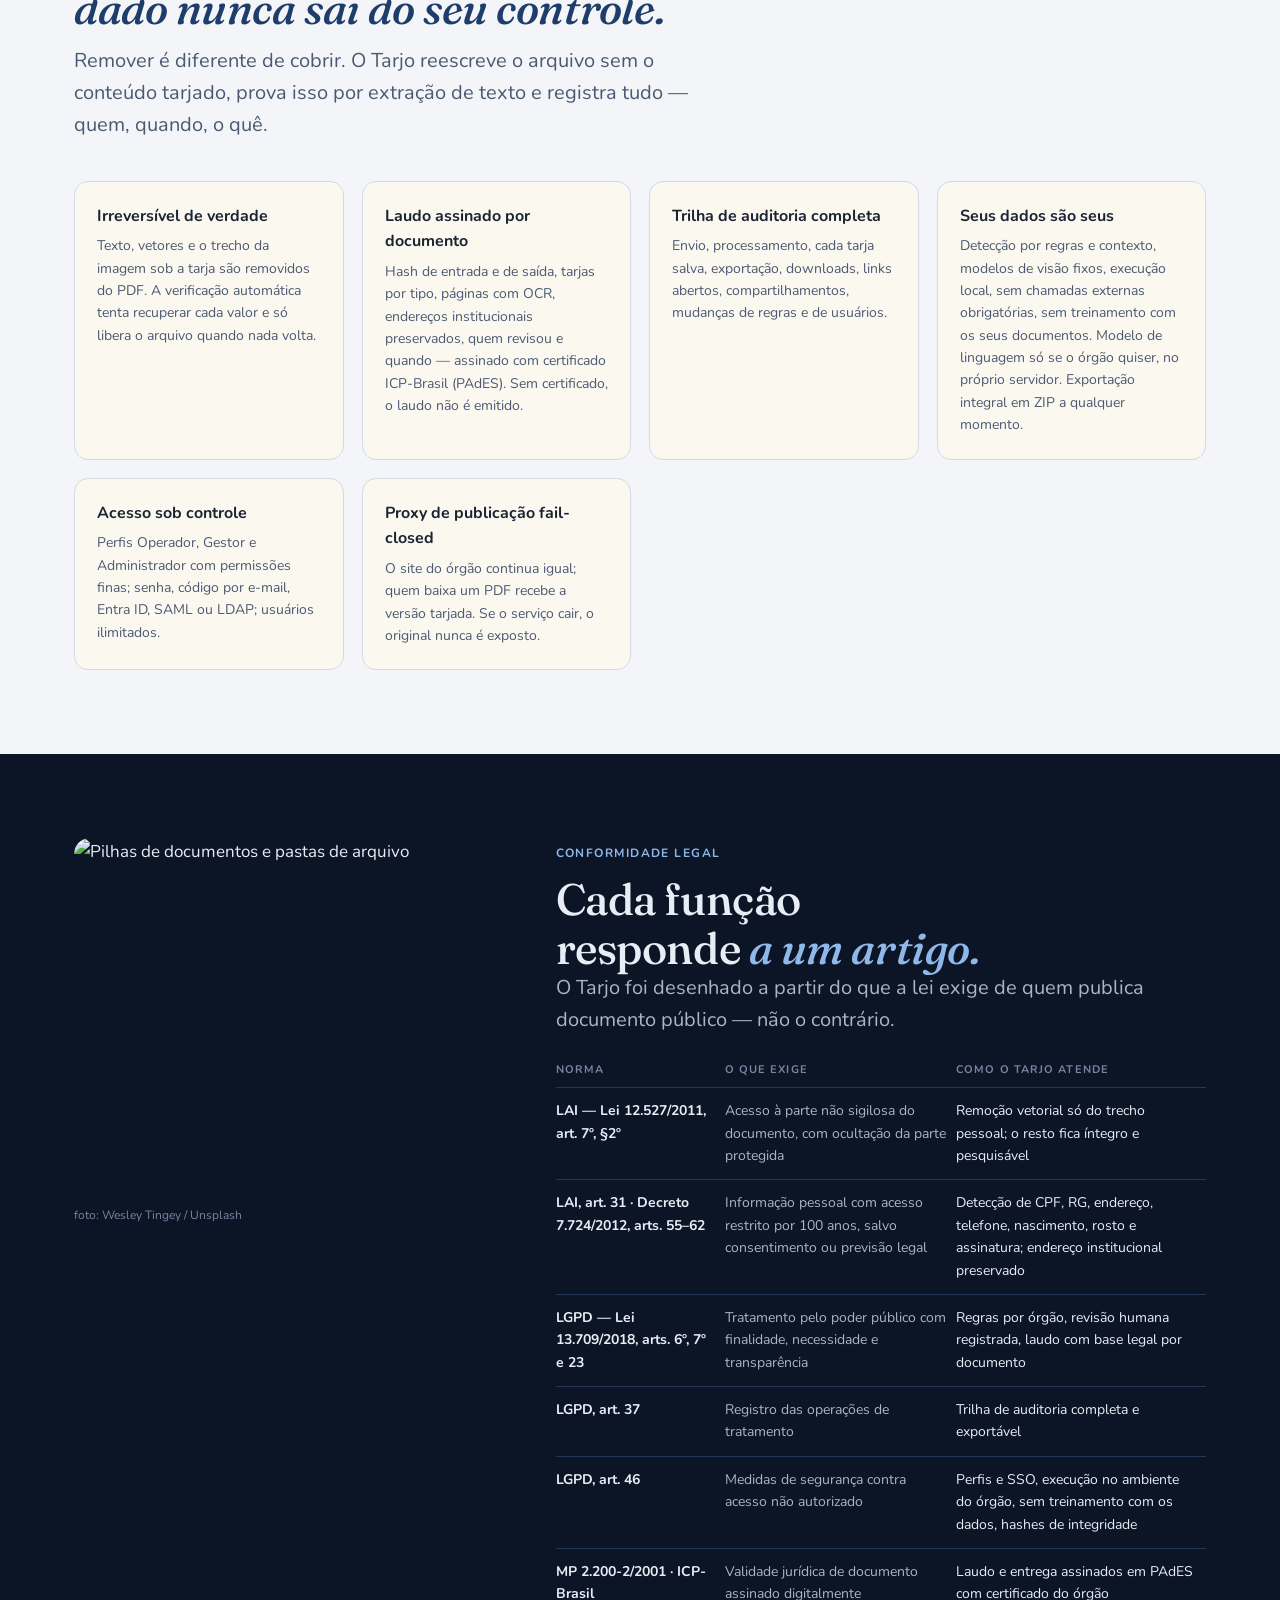
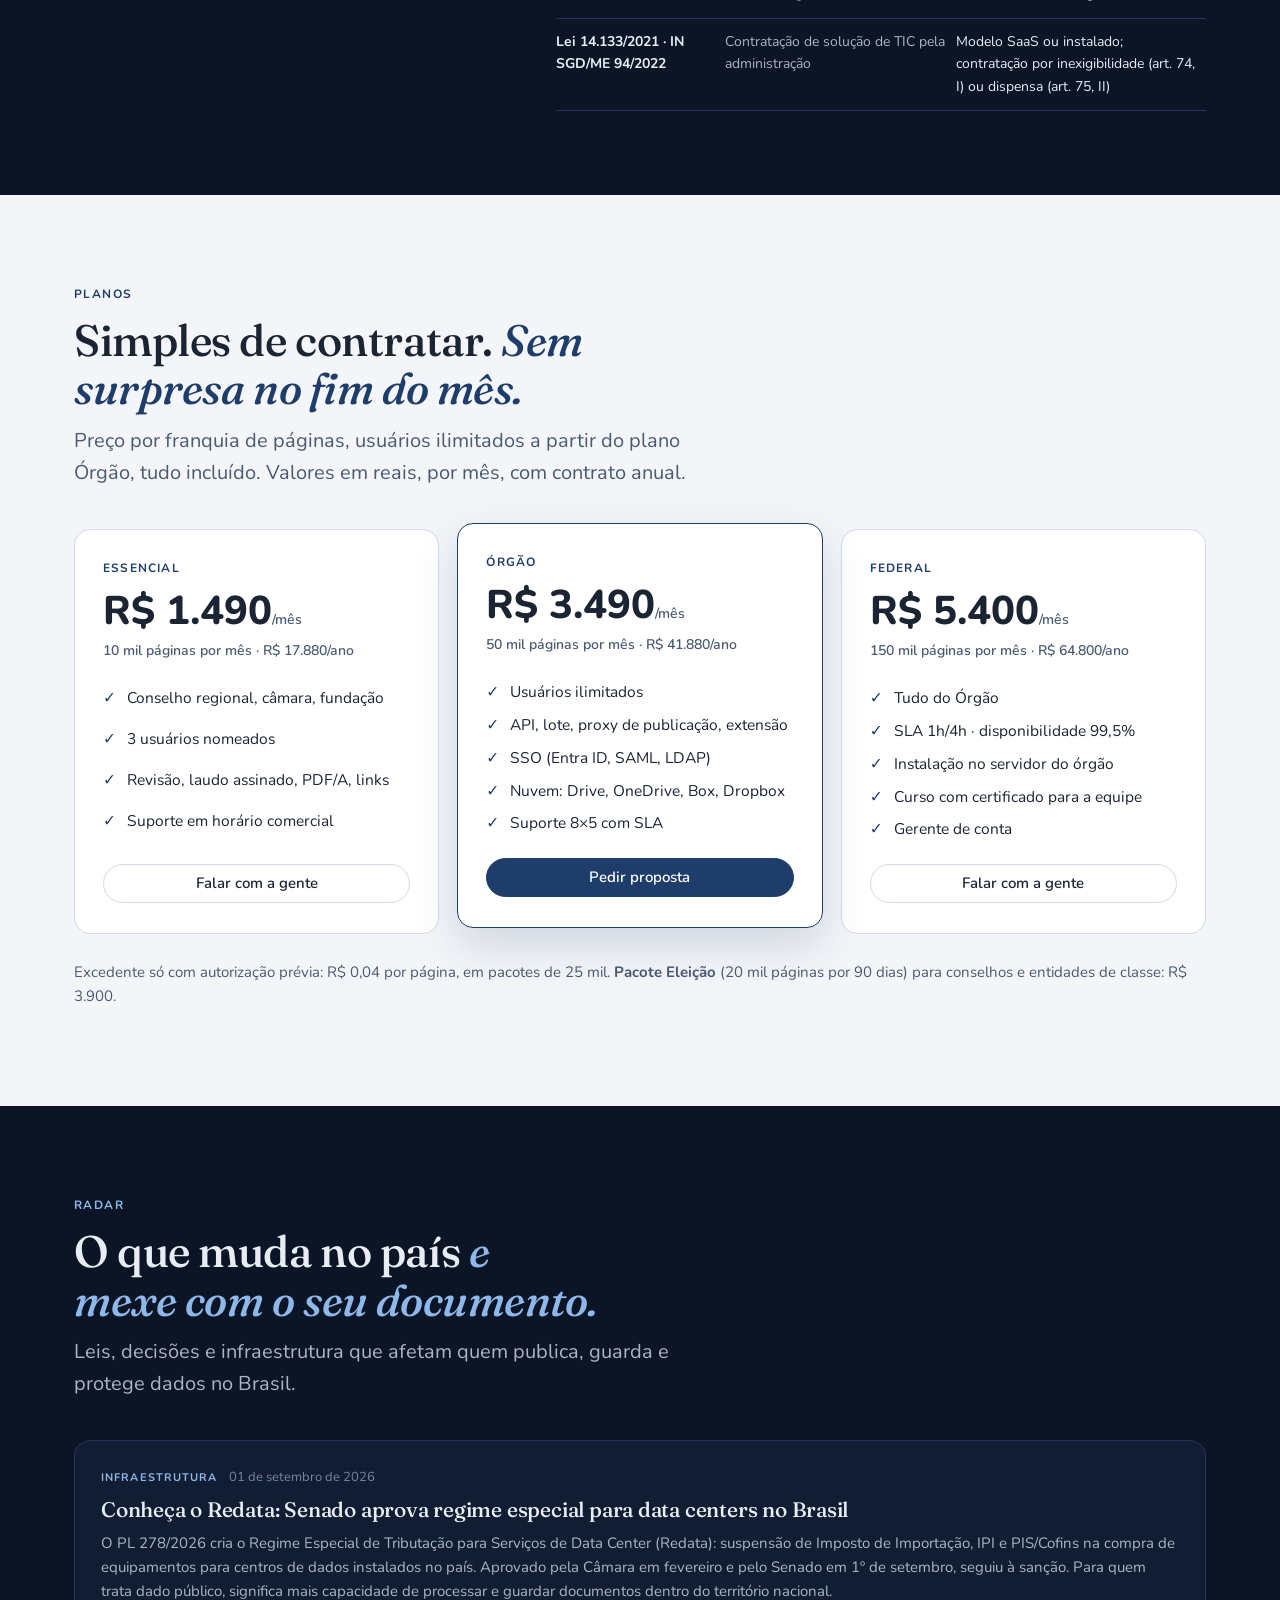
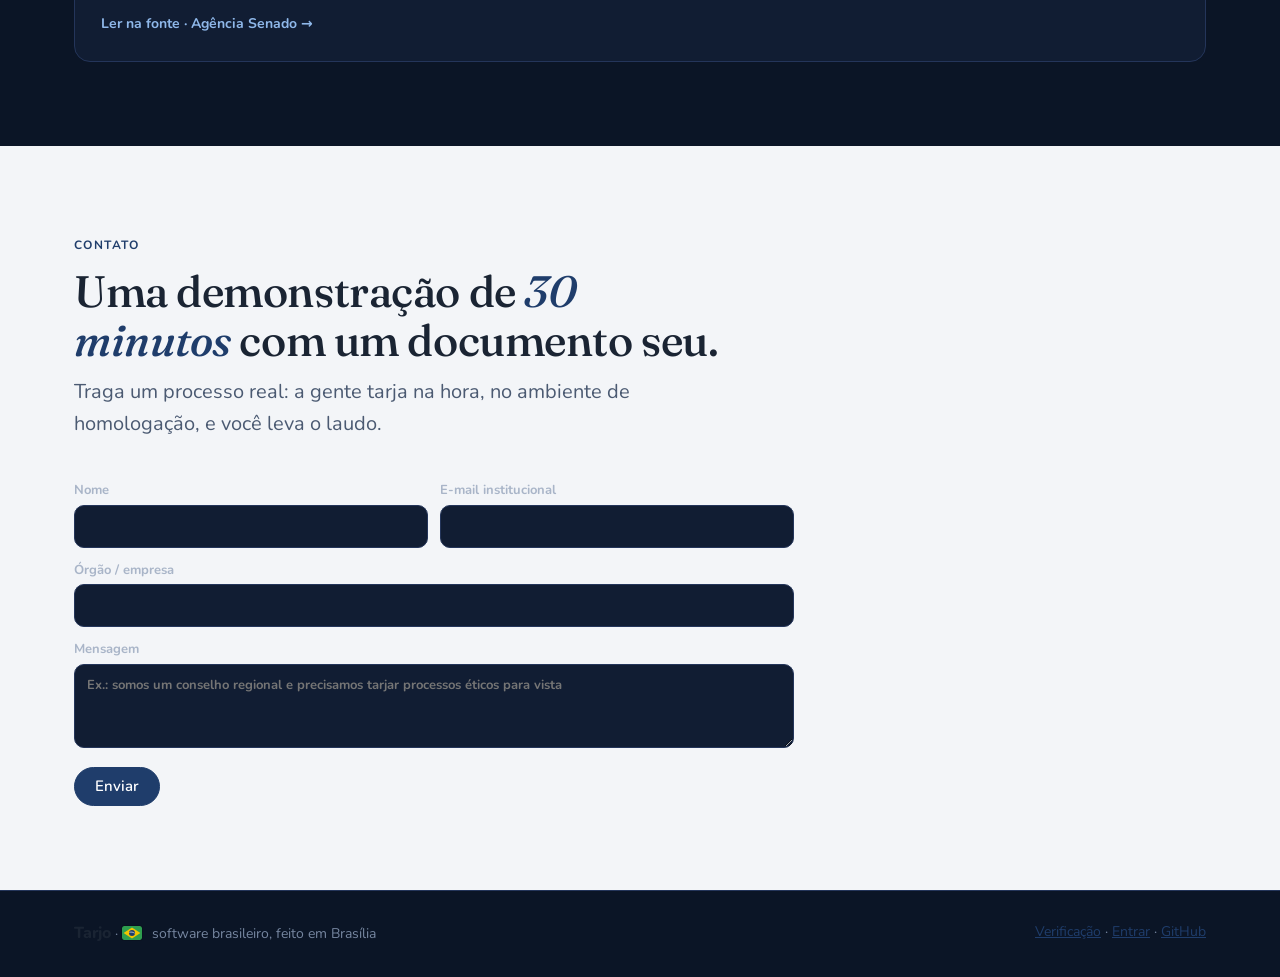
==== commit 59911f56: "Sem promessa de processamento no Brasil" ====
--- a/index.html
+++ b/index.html
@@ -4,7 +4,7 @@
 <meta charset="utf-8">
 <meta name="viewport" content="width=device-width, initial-scale=1">
 <title>Tarjo — tratamento e proteção de dados em documentos</title>
-<meta name="description" content="Tarjo tarja dados pessoais em documentos públicos (LAI e LGPD): detecção contextual, rosto, assinatura e QR, remoção definitiva verificada, laudo, API e proxy de publicação. Processado no Brasil.">
+<meta name="description" content="Tarjo tarja dados pessoais em documentos públicos (LAI e LGPD): detecção contextual, rosto, assinatura e QR, remoção definitiva verificada, laudo, API e proxy de publicação. Software brasileiro; roda no servidor do órgão ou em nuvem.">
 <link rel="icon" href="icon.svg" type="image/svg+xml">
 <link rel="preconnect" href="https://fonts.googleapis.com"><link rel="preconnect" href="https://fonts.gstatic.com" crossorigin>
 <link href="https://fonts.googleapis.com/css2?family=Fraunces:ital,opsz,wght@0,9..144,500;0,9..144,700;1,9..144,500&display=swap" rel="stylesheet">
@@ -30,12 +30,12 @@
     <div>
       <span class="eyebrow">LAI · LGPD · órgãos públicos</span>
       <h1>Publique tudo. <em>Exponha ninguém.</em></h1>
-      <p class="lead">O Tarjo encontra e remove definitivamente dados pessoais em documentos públicos — CPF, nome, endereço, rosto, assinatura, QR Code — e devolve um PDF pesquisável, com laudo verificável e trilha de auditoria. Processado no Brasil, sem treinar modelo com os seus dados.</p>
+      <p class="lead">O Tarjo encontra e remove definitivamente dados pessoais em documentos públicos — CPF, nome, endereço, rosto, assinatura, QR Code — e devolve um PDF pesquisável, com laudo verificável e trilha de auditoria. Desenvolvido no Brasil, sem treinar modelo com os seus dados.</p>
       <div class="cta">
         <a class="btn amber" href="#contato">Pedir demonstração</a>
         <a class="btn ghost" href="#lab">Ver os testes ao vivo</a>
       </div>
-      <p class="cta-note"><svg class="br" viewBox="0 0 20 14" aria-hidden="true"><rect width="20" height="14" rx="2" fill="#2e9e4f"/><path d="M10 1.6 18.4 7 10 12.4 1.6 7z" fill="#f2c400"/><circle cx="10" cy="7" r="3" fill="#1f3d6b"/><path d="M7.4 6.4c1.8-.6 3.6-.3 5.2.8" stroke="#fff" stroke-width=".6" fill="none"/></svg> Desenvolvido e processado no Brasil · remoção vetorial (não vira imagem) · detecção por contexto em português · roda no seu servidor ou em nuvem brasileira</p>
+      <p class="cta-note"><svg class="br" viewBox="0 0 20 14" aria-hidden="true"><rect width="20" height="14" rx="2" fill="#2e9e4f"/><path d="M10 1.6 18.4 7 10 12.4 1.6 7z" fill="#f2c400"/><circle cx="10" cy="7" r="3" fill="#1f3d6b"/><path d="M7.4 6.4c1.8-.6 3.6-.3 5.2.8" stroke="#fff" stroke-width=".6" fill="none"/></svg> Desenvolvido no Brasil · remoção vetorial (não vira imagem) · detecção por contexto em português · roda no servidor do órgão ou em nuvem</p>
     </div>
     <div class="janela">
       <div class="barra"><i></i><i></i><i></i></div>
@@ -73,7 +73,7 @@
       <div class="cx contratar"><h4>Como contratar</h4>
         <p>Serviço de TIC em nuvem (SaaS) ou instalação no servidor do órgão, pela Lei 14.133/2021:</p>
         <ul class="vias">
-          <li><b>Inexigibilidade de licitação</b> — art. 74, I. É a via natural: o Tarjo é o único que reúne remoção vetorial verificada por extração de texto, laudo assinado com certificado ICP-Brasil, processamento integralmente no Brasil e detecção por contexto com visão computacional que rodam sem sair do servidor do órgão. Fornecemos a declaração de exclusividade, a demonstração técnica e a justificativa de preço que instruem o processo.</li>
+          <li><b>Inexigibilidade de licitação</b> — art. 74, I. É a via natural: o Tarjo é o único que reúne remoção vetorial verificada por extração de texto, laudo assinado com certificado ICP-Brasil, instalação no servidor do órgão e detecção por contexto com visão computacional que rodam sem sair do servidor do órgão. Fornecemos a declaração de exclusividade, a demonstração técnica e a justificativa de preço que instruem o processo.</li>
           <li><b>Dispensa de licitação</b> — art. 75, II: contratação direta até o limite anual para serviços comuns (valor atualizado por decreto). Cabe aos planos Essencial e Órgão.</li>
           <li><b>Registro de preços</b> — art. 82: ainda não há ata vigente do Tarjo. O primeiro órgão que licitar por registro de preços abre a adesão (art. 86) para os demais, sem novo certame.</li>
         </ul>
@@ -133,7 +133,7 @@
   <div class="wrap">
     <div class="section-head">
       <span class="eyebrow">Segurança</span>
-      <h2>O documento sai limpo. <em>O dado nunca sai do país.</em></h2>
+      <h2>O documento sai limpo. <em>O dado nunca sai do seu controle.</em></h2>
       <p class="lead">Remover é diferente de cobrir. O Tarjo reescreve o arquivo sem o conteúdo tarjado, prova isso por extração de texto e registra tudo — quem, quando, o quê.</p>
     </div>
     <div class="grade">
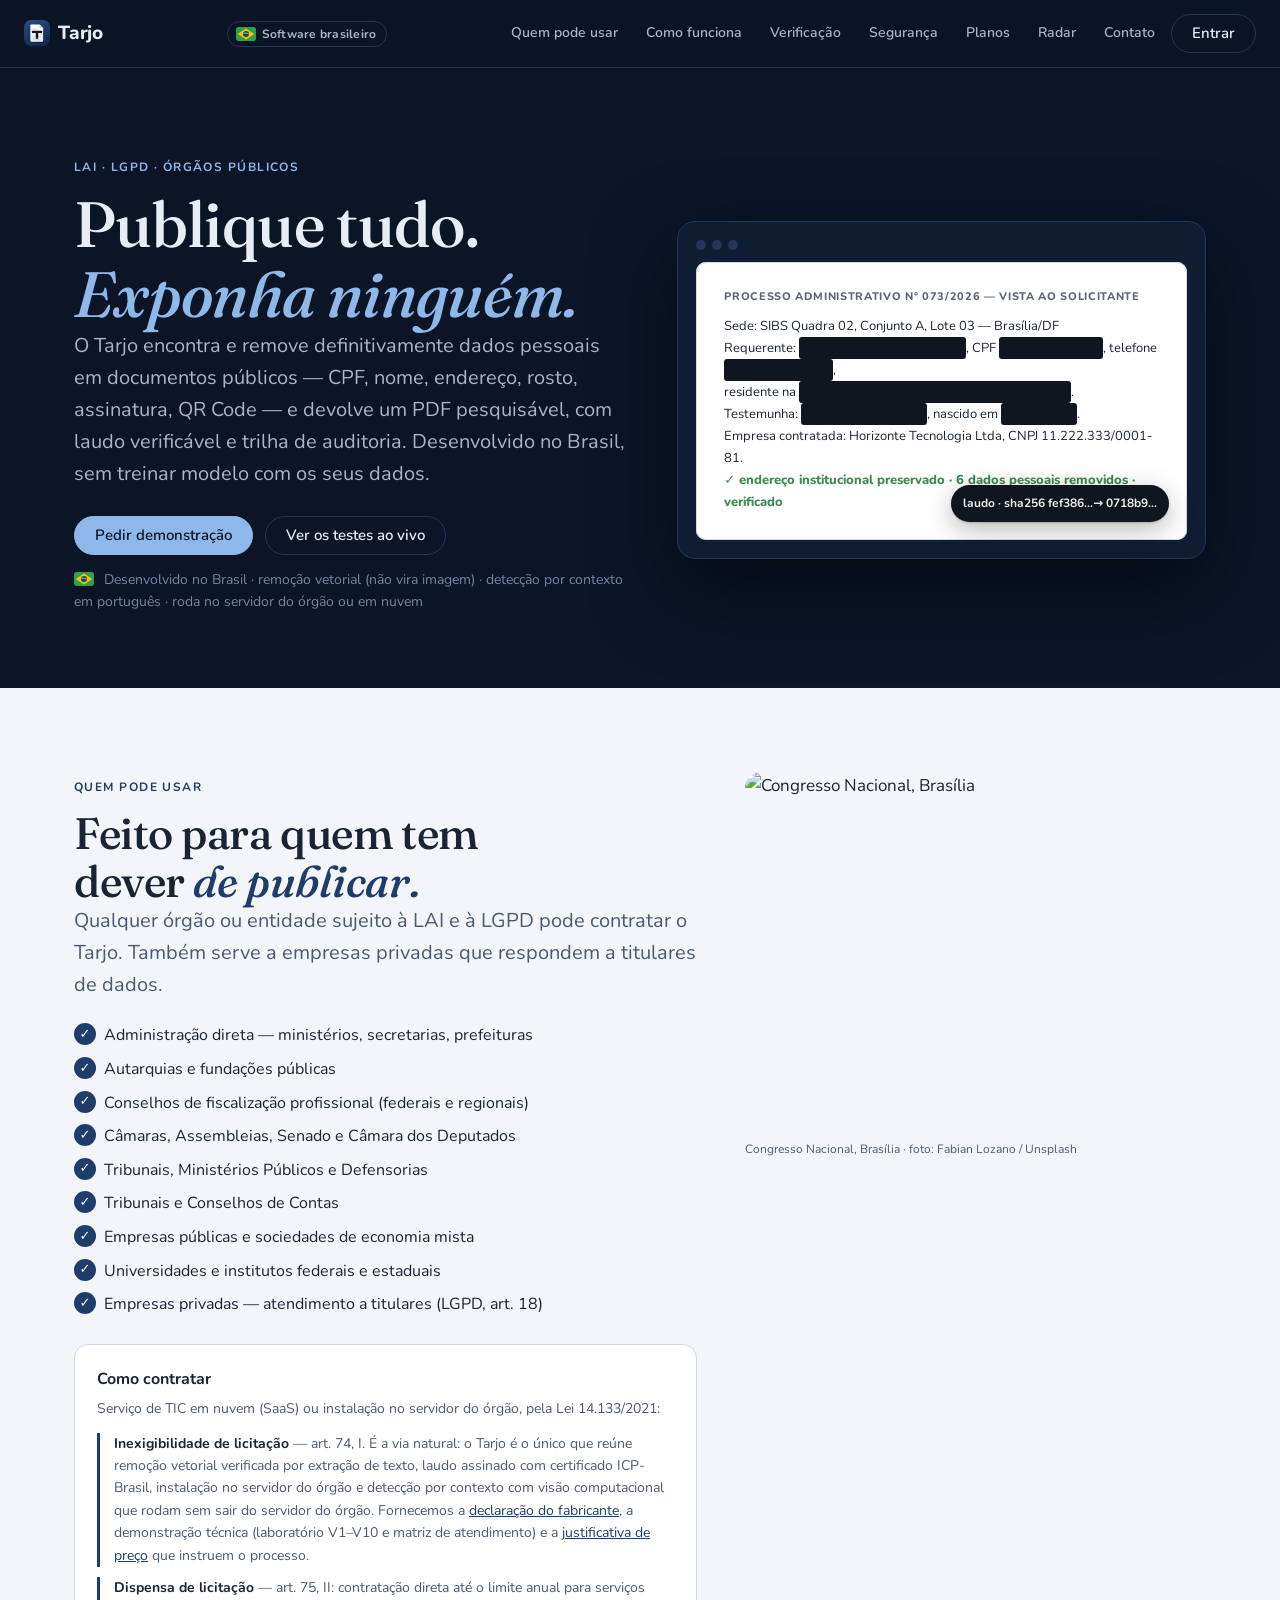
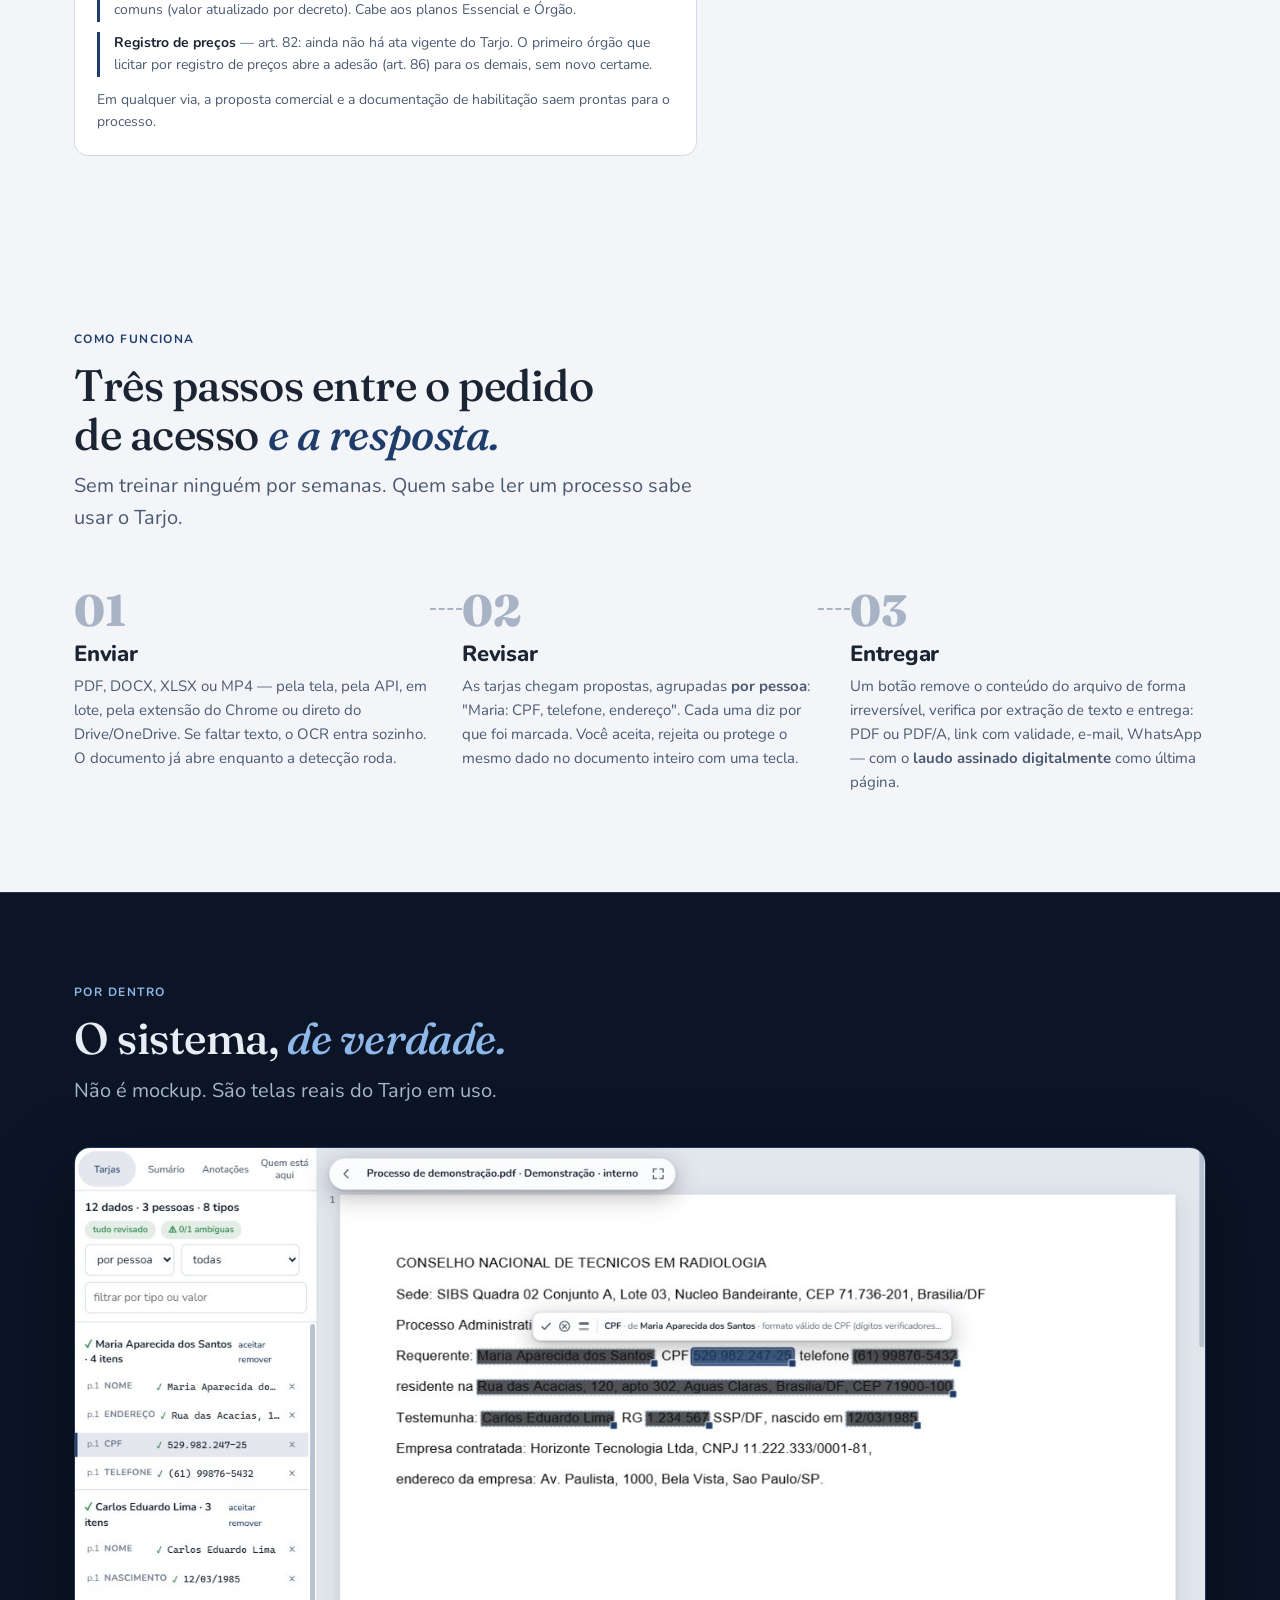
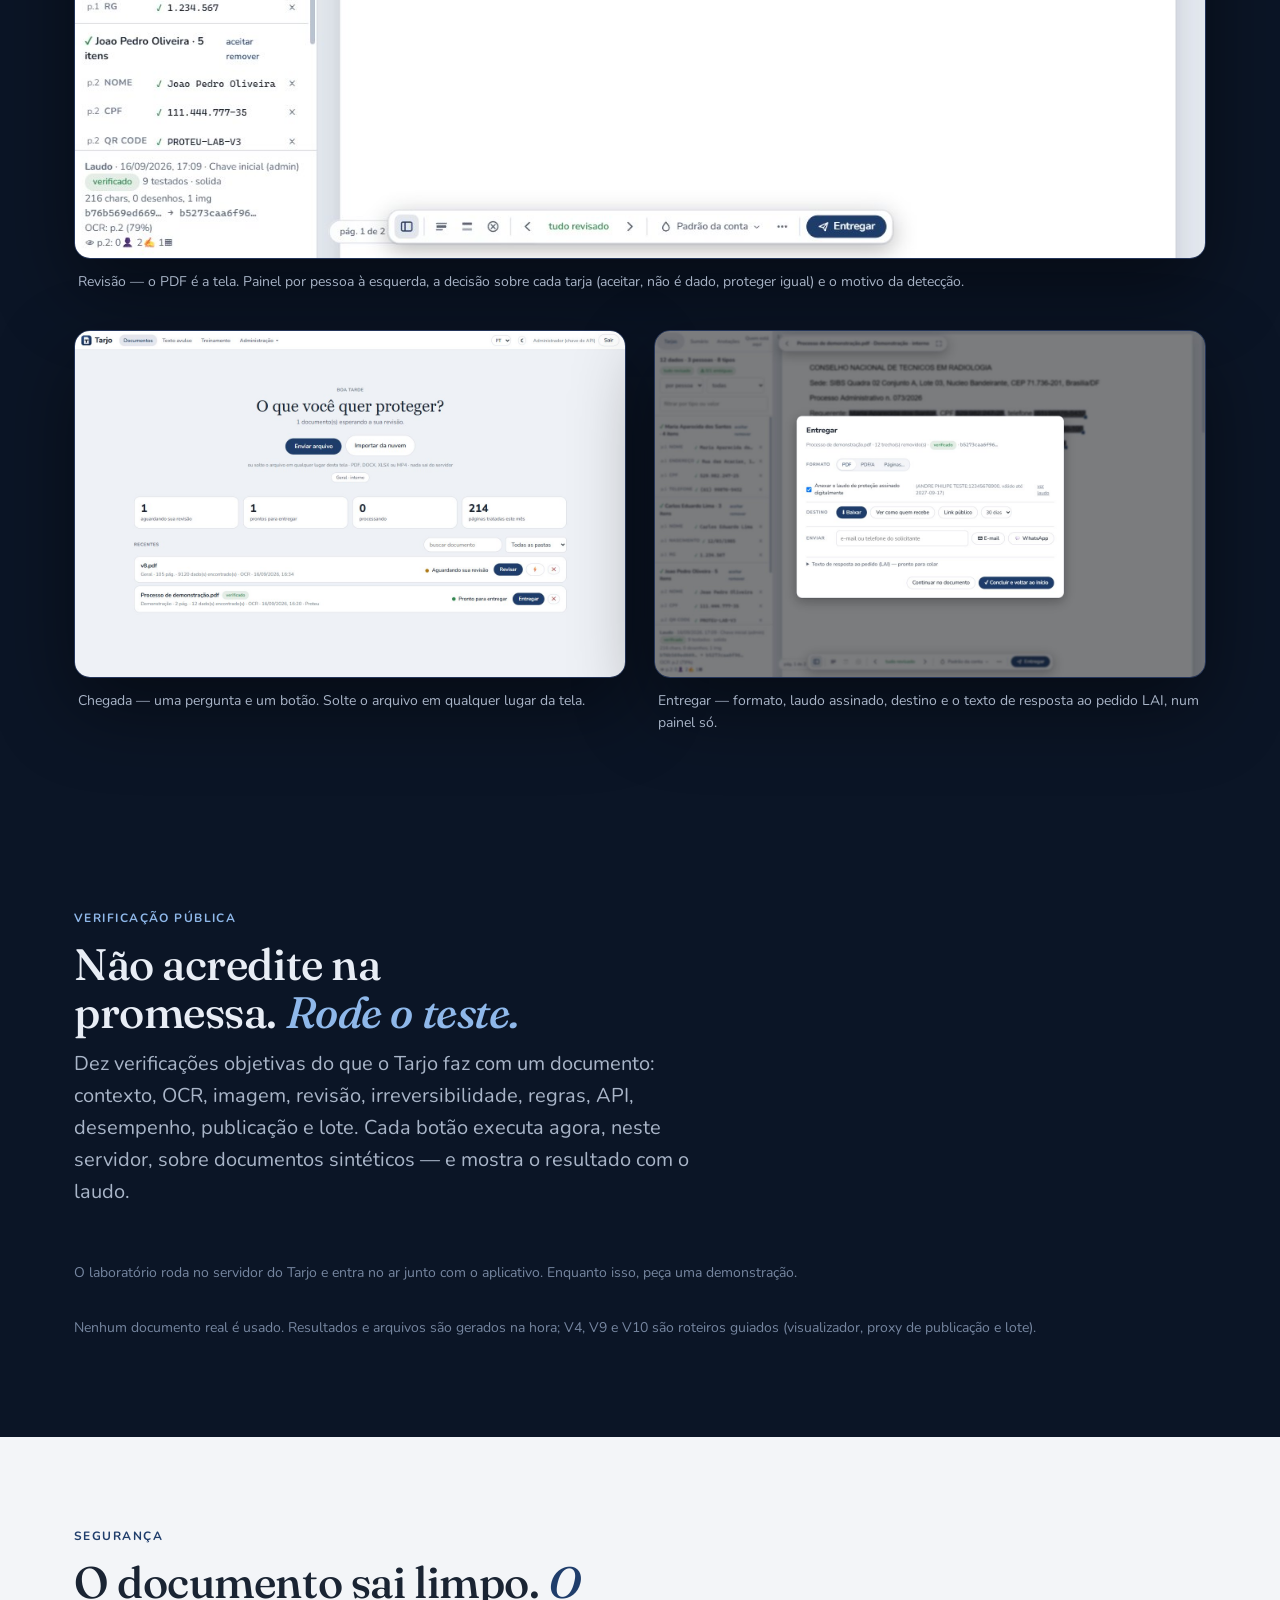
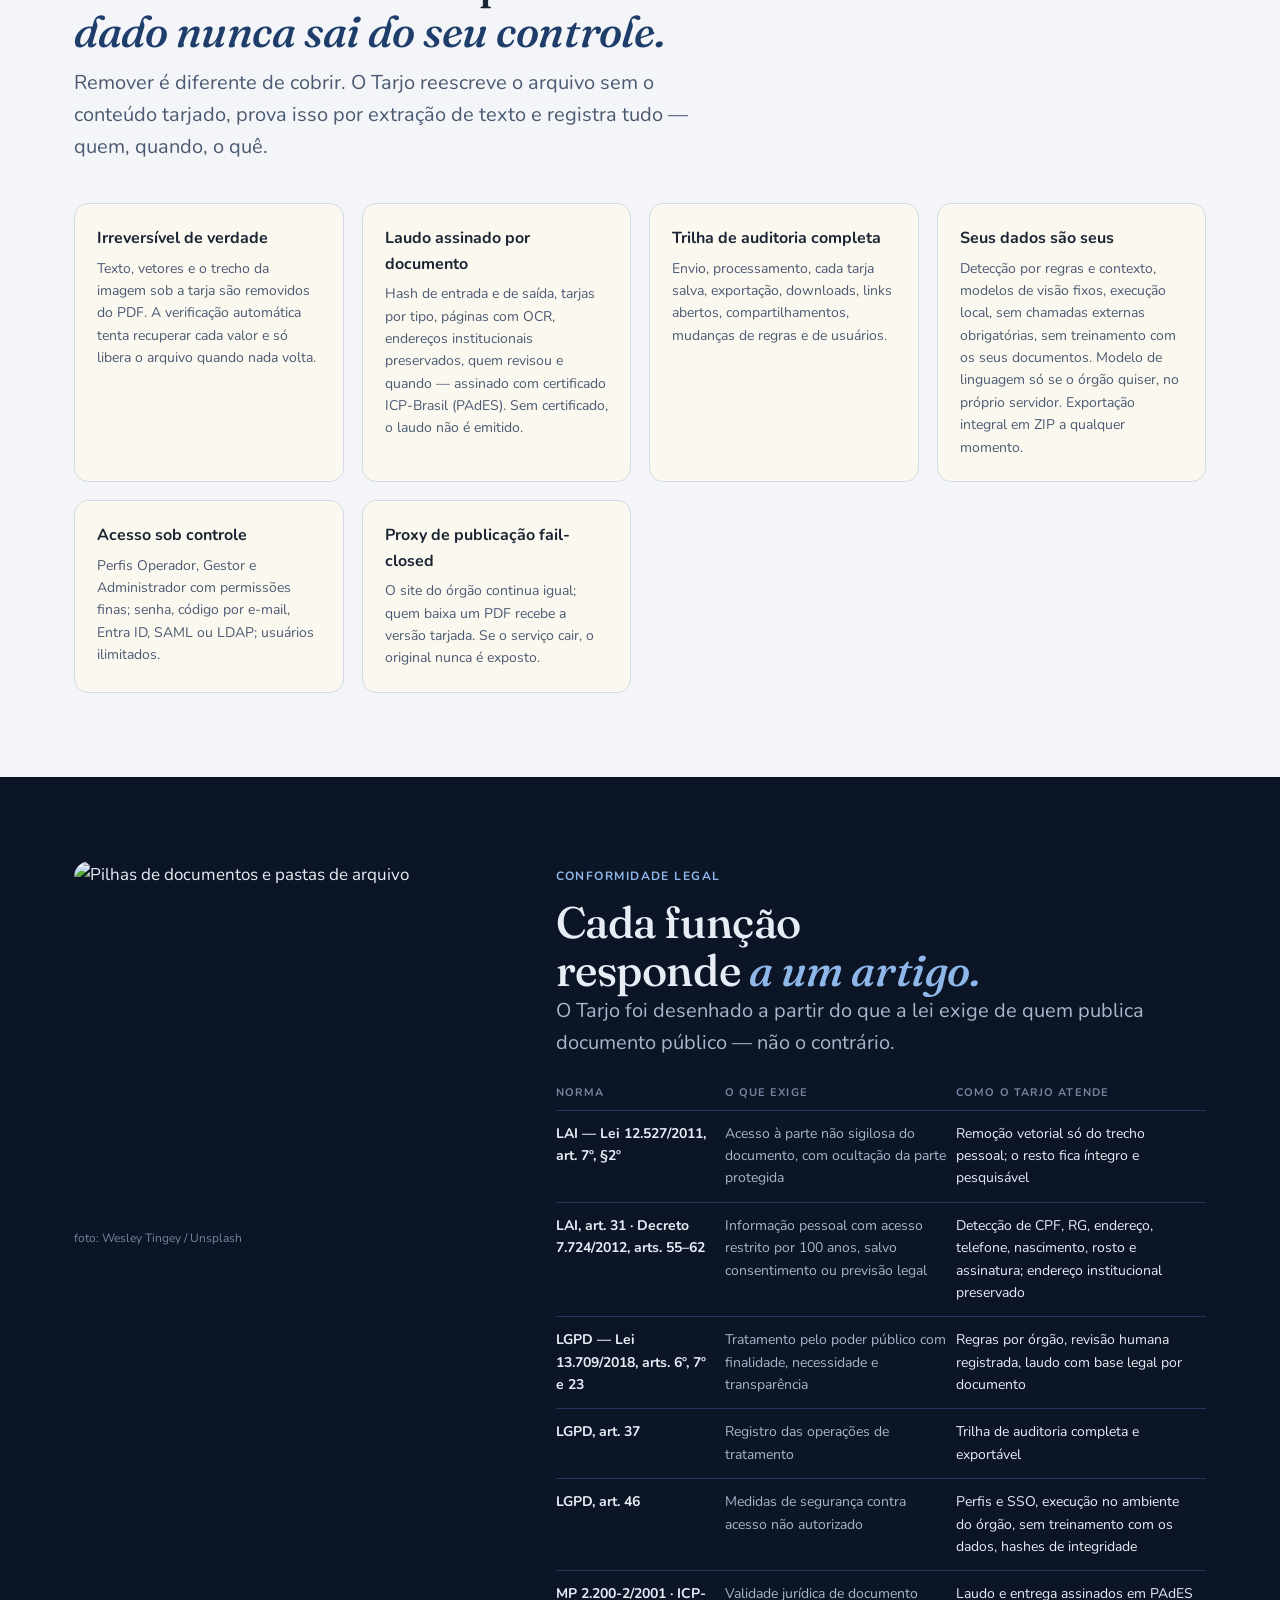
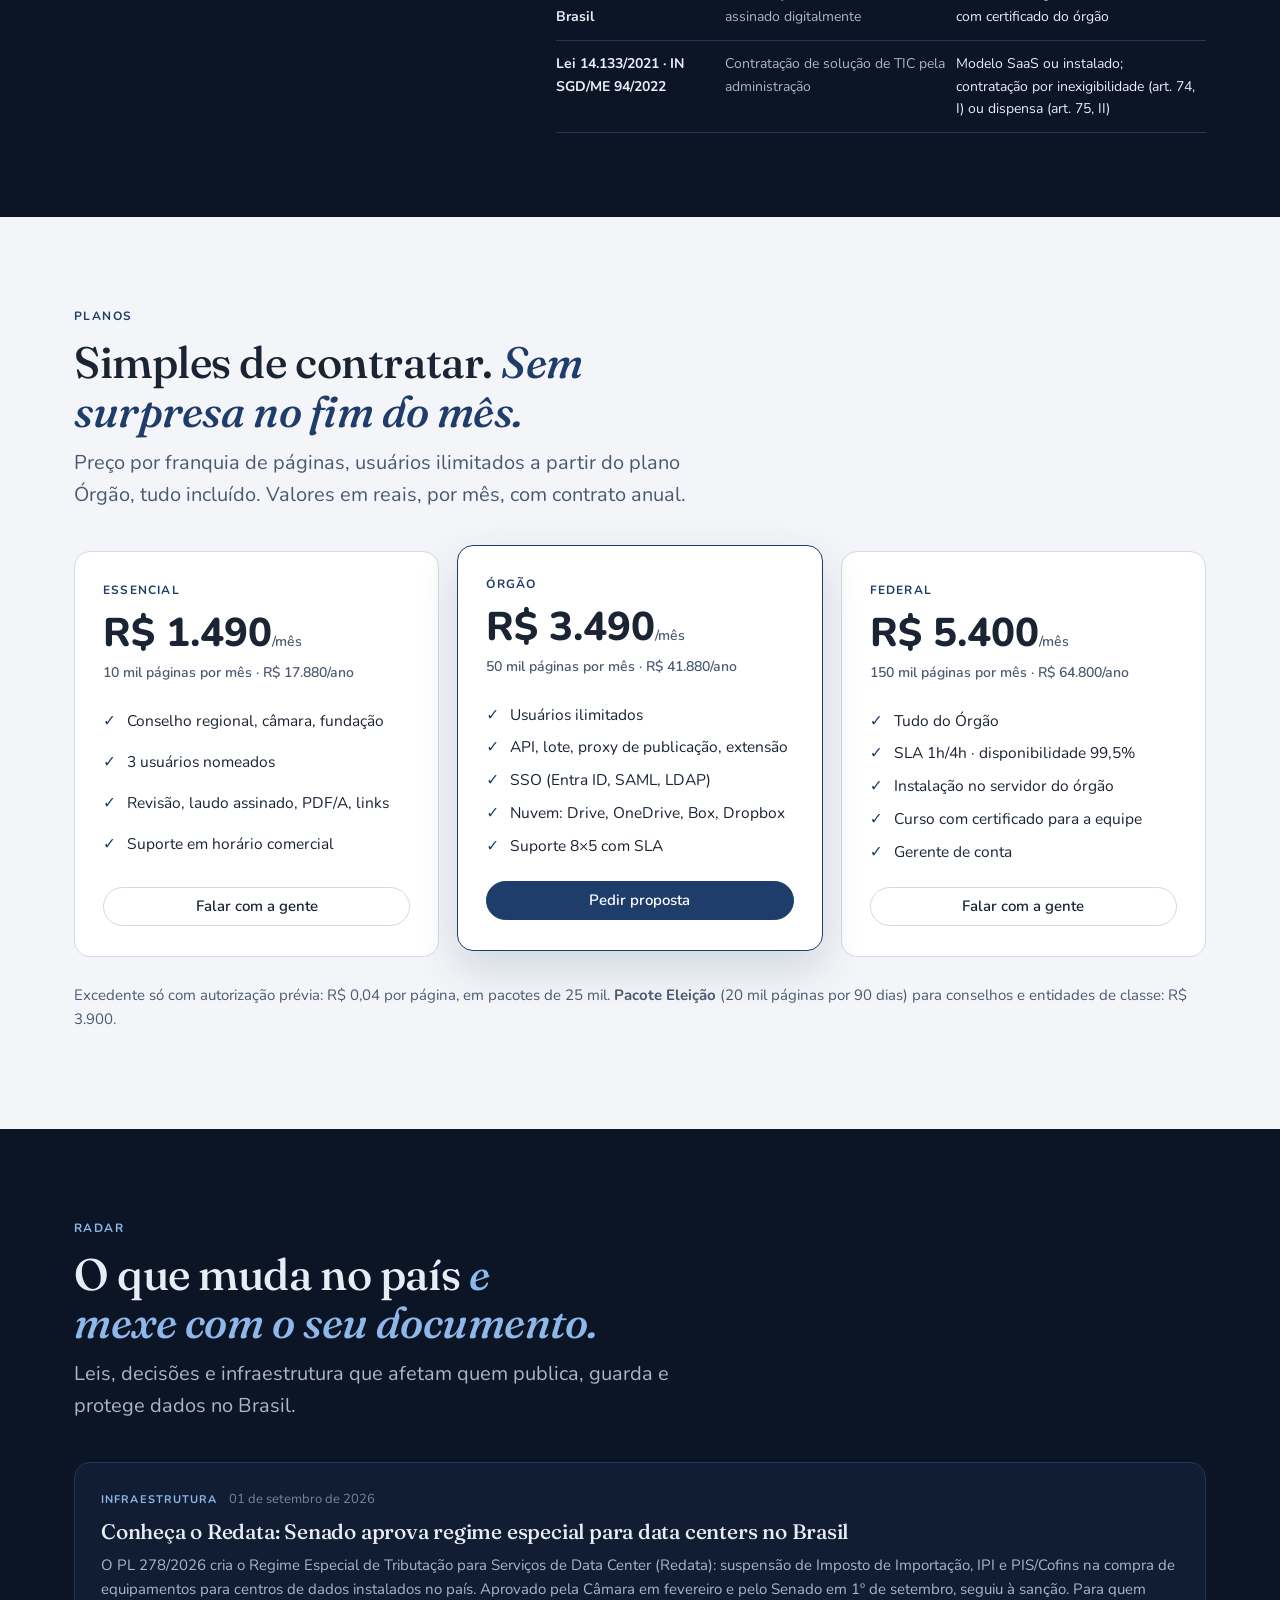
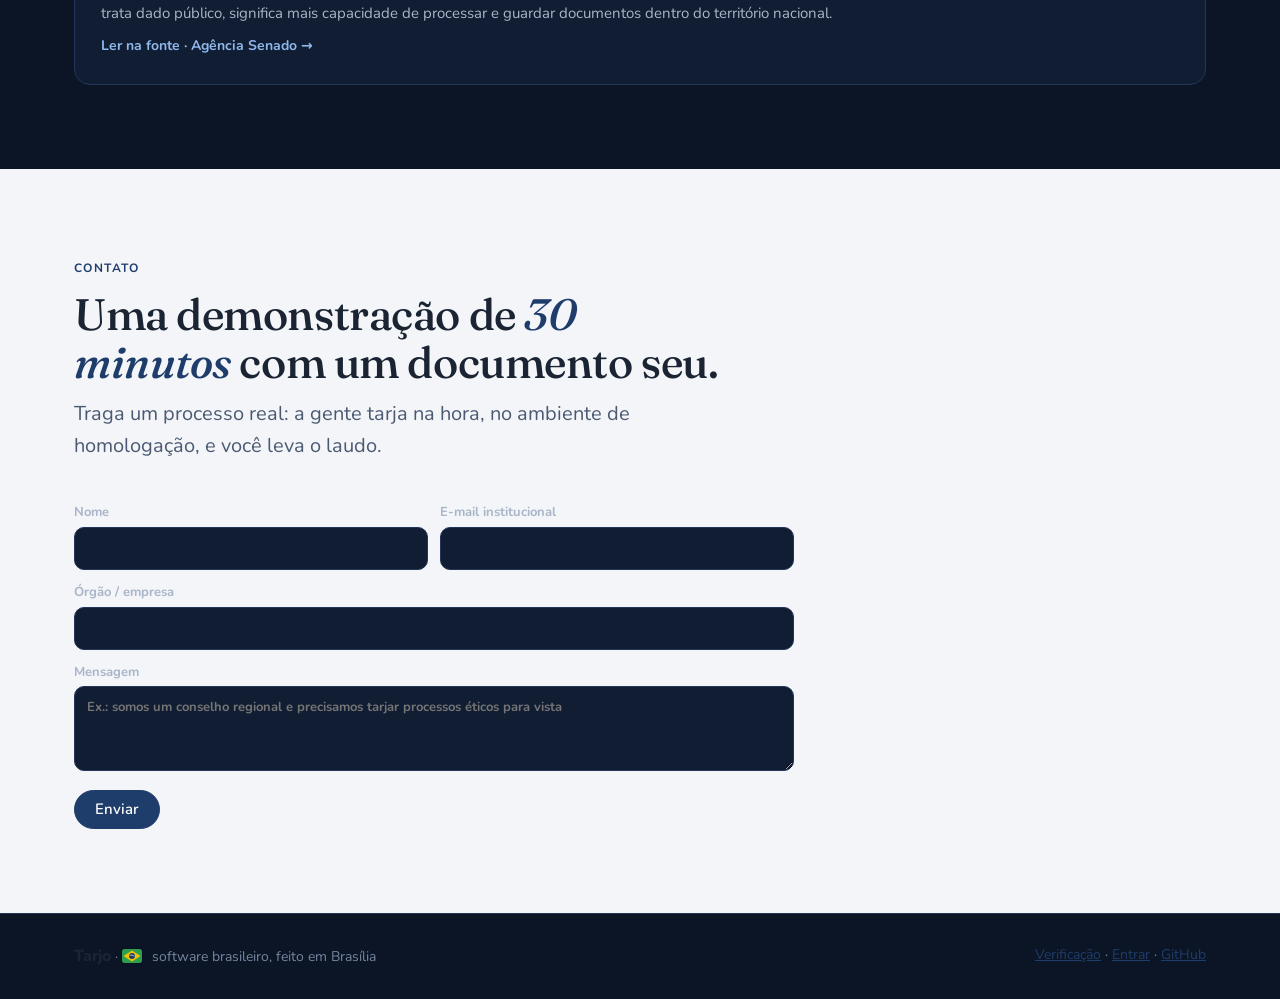
==== commit f6561895: "Como contratar: links para declaração do fabricante e justificativa de preço" ====
--- a/index.html
+++ b/index.html
@@ -73,7 +73,7 @@
       <div class="cx contratar"><h4>Como contratar</h4>
         <p>Serviço de TIC em nuvem (SaaS) ou instalação no servidor do órgão, pela Lei 14.133/2021:</p>
         <ul class="vias">
-          <li><b>Inexigibilidade de licitação</b> — art. 74, I. É a via natural: o Tarjo é o único que reúne remoção vetorial verificada por extração de texto, laudo assinado com certificado ICP-Brasil, instalação no servidor do órgão e detecção por contexto com visão computacional que rodam sem sair do servidor do órgão. Fornecemos a declaração de exclusividade, a demonstração técnica e a justificativa de preço que instruem o processo.</li>
+          <li><b>Inexigibilidade de licitação</b> — art. 74, I. É a via natural: o Tarjo é o único que reúne remoção vetorial verificada por extração de texto, laudo assinado com certificado ICP-Brasil, instalação no servidor do órgão e detecção por contexto com visão computacional que rodam sem sair do servidor do órgão. Fornecemos a <a href="https://app.tarjo.com.br/kit/exclusividade">declaração do fabricante</a>, a demonstração técnica (laboratório V1–V10 e matriz de atendimento) e a <a href="https://app.tarjo.com.br/kit/justificativa-preco">justificativa de preço</a> que instruem o processo.</li>
           <li><b>Dispensa de licitação</b> — art. 75, II: contratação direta até o limite anual para serviços comuns (valor atualizado por decreto). Cabe aos planos Essencial e Órgão.</li>
           <li><b>Registro de preços</b> — art. 82: ainda não há ata vigente do Tarjo. O primeiro órgão que licitar por registro de preços abre a adesão (art. 86) para os demais, sem novo certame.</li>
         </ul>
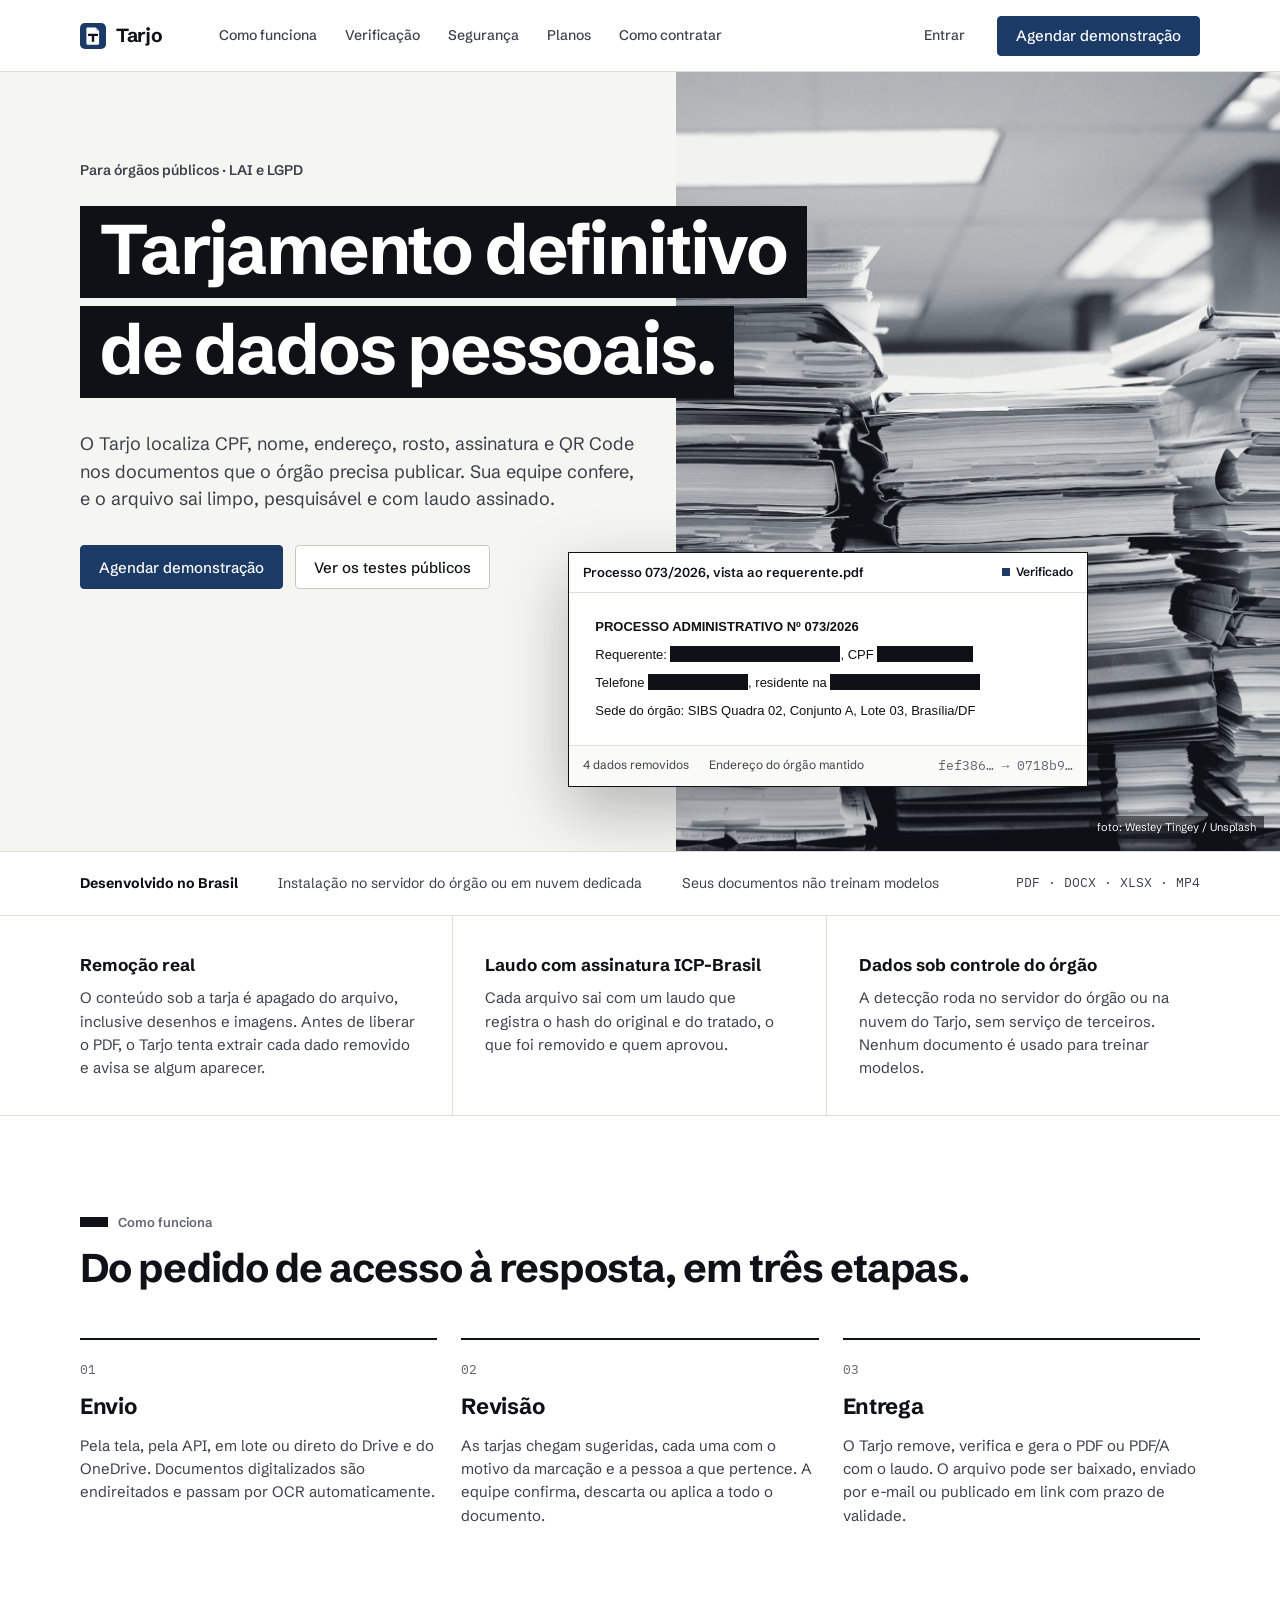
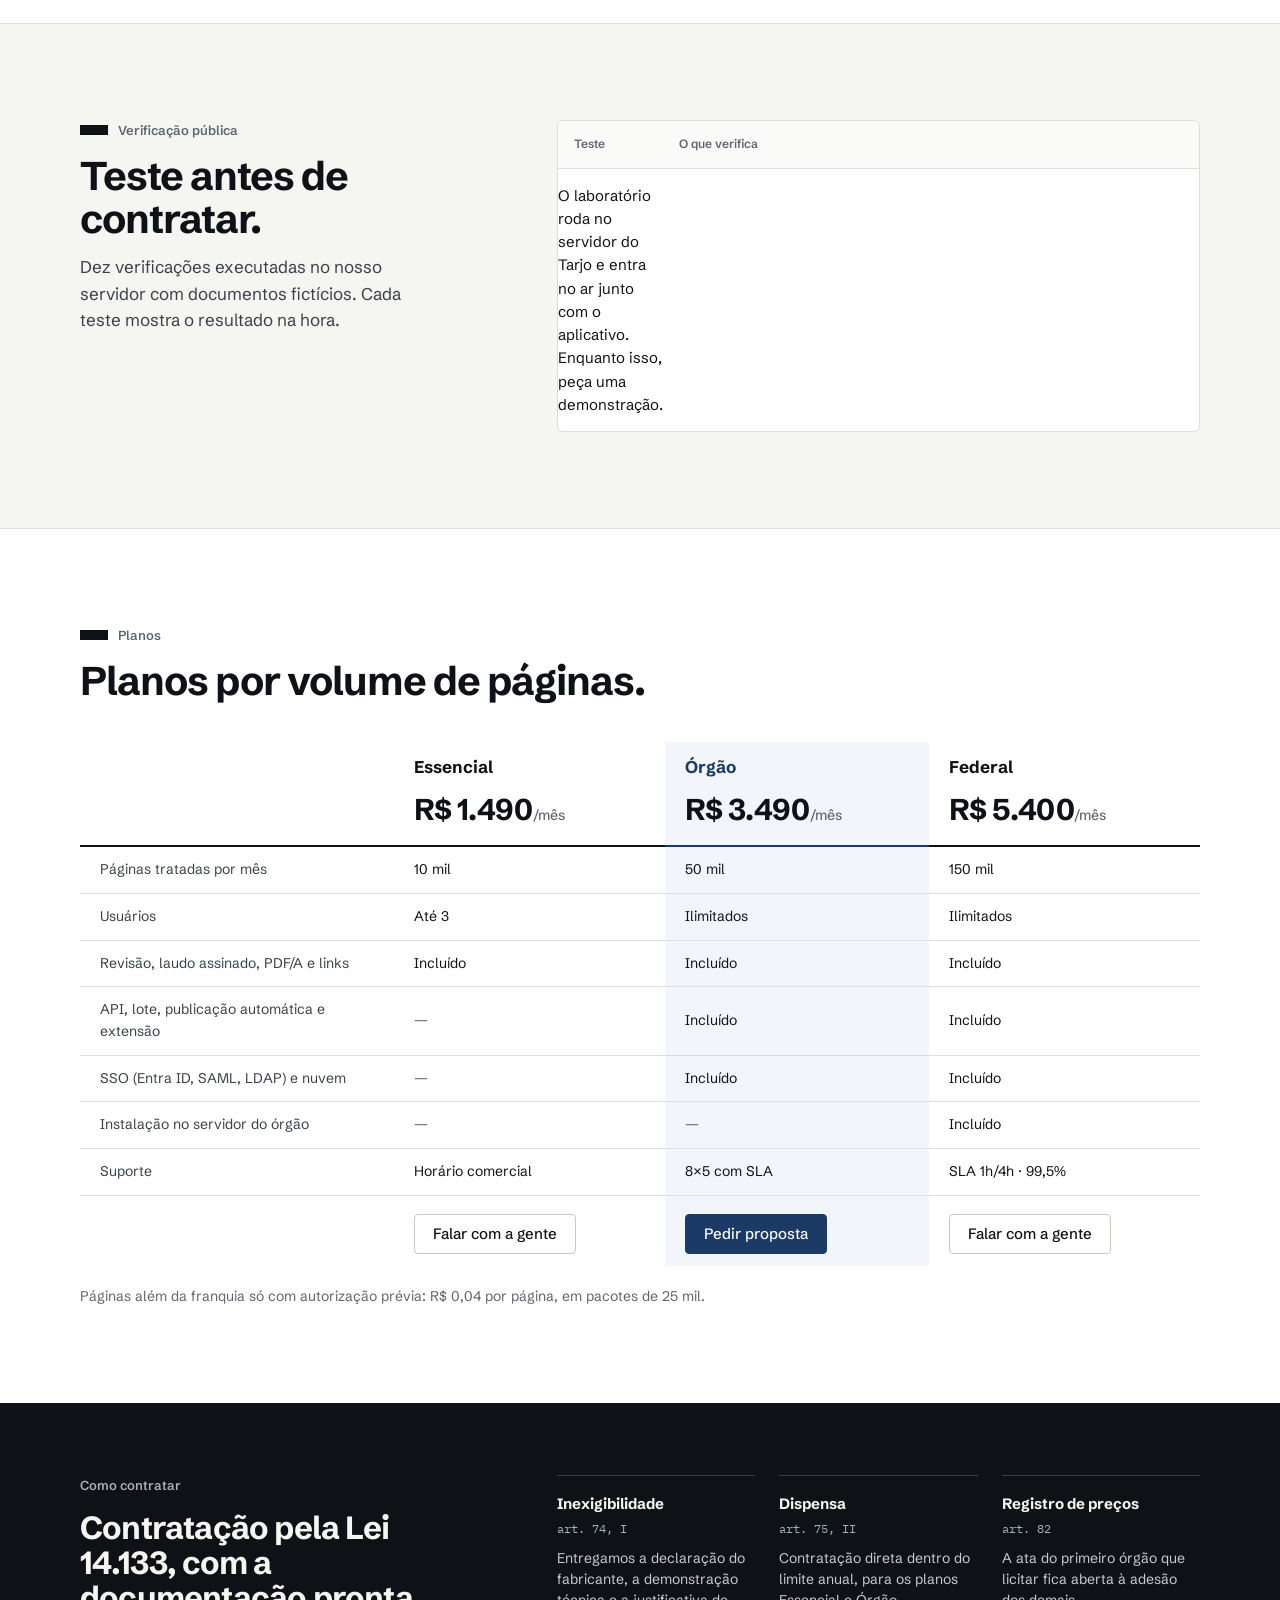
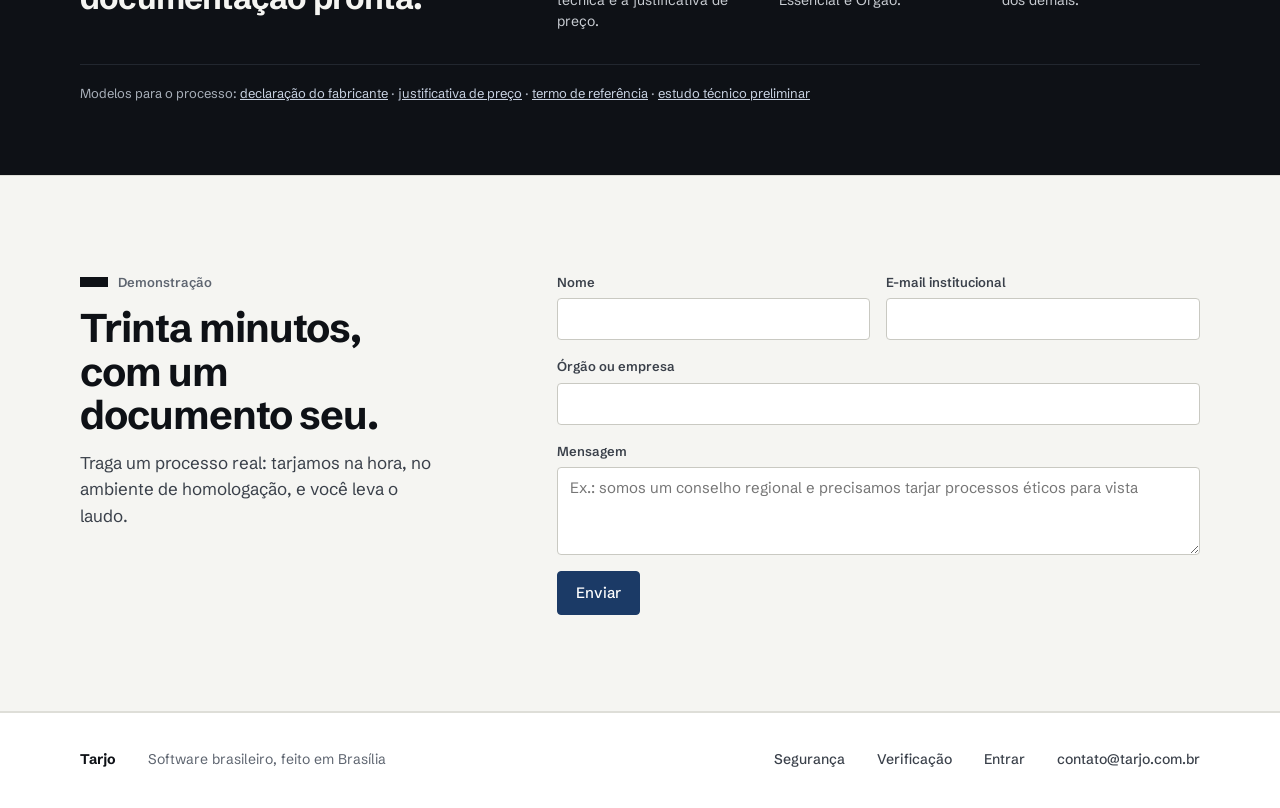
==== commit 01e9e450: "Site na nova direção visual (Schibsted Grotesk, tinta/papel, título tarjado, verificação pública, pl" ====
--- a/index.html
+++ b/index.html
@@ -3,262 +3,188 @@
 <head>
 <meta charset="utf-8">
 <meta name="viewport" content="width=device-width, initial-scale=1">
-<title>Tarjo — tratamento e proteção de dados em documentos</title>
-<meta name="description" content="Tarjo tarja dados pessoais em documentos públicos (LAI e LGPD): detecção contextual, rosto, assinatura e QR, remoção definitiva verificada, laudo, API e proxy de publicação. Software brasileiro; roda no servidor do órgão ou em nuvem.">
+<title>Tarjo — tarjamento definitivo de dados pessoais</title>
+<meta name="description" content="O Tarjo localiza CPF, nome, endereço, rosto, assinatura e QR Code nos documentos que o órgão precisa publicar pela LAI. A equipe confere e o arquivo sai limpo, pesquisável e com laudo assinado.">
 <link rel="icon" href="icon.svg" type="image/svg+xml">
-<link rel="preconnect" href="https://fonts.googleapis.com"><link rel="preconnect" href="https://fonts.gstatic.com" crossorigin>
-<link href="https://fonts.googleapis.com/css2?family=Fraunces:ital,opsz,wght@0,9..144,500;0,9..144,700;1,9..144,500&display=swap" rel="stylesheet">
+<meta property="og:title" content="Tarjo — tarjamento definitivo de dados pessoais">
+<meta property="og:description" content="Remoção real, verificação por extração e laudo assinado, para órgãos que publicam documentos pela LAI e cumprem a LGPD.">
 <link rel="stylesheet" href="site.css">
 </head>
 <body>
 
-<header class="nav">
-  <a class="marca" href="/"><img src="icon.svg" alt=""> Tarjo</a><span class="selo-br"><svg class="br" viewBox="0 0 20 14" aria-hidden="true"><rect width="20" height="14" rx="2" fill="#2e9e4f"/><path d="M10 1.6 18.4 7 10 12.4 1.6 7z" fill="#f2c400"/><circle cx="10" cy="7" r="3" fill="#1f3d6b"/><path d="M7.4 6.4c1.8-.6 3.6-.3 5.2.8" stroke="#fff" stroke-width=".6" fill="none"/></svg> Software brasileiro</span>
-  <nav>
-    <a href="#quem">Quem pode usar</a>
-    <a href="#como">Como funciona</a>
-    <a href="#lab">Verificação</a>
-    <a href="#seguranca">Segurança</a>
-    <a href="#planos">Planos</a><a href="#radar">Radar</a>
-    <a href="#contato">Contato</a>
-    <a class="btn ghost" href="https://app.tarjo.com.br/entrar">Entrar</a>
+<header class="cab">
+  <a class="marca" href="/"><img src="icon.svg" alt=""> Tarjo</a>
+  <nav class="cab-nav" aria-label="Seções">
+    <a href="#como">Como funciona</a><a href="#verificacao">Verificação</a><a href="#seguranca">Segurança</a><a href="#planos">Planos</a><a href="#contratar">Como contratar</a>
   </nav>
+  <div class="esp"></div>
+  <a class="nl" href="https://app.tarjo.com.br/entrar">Entrar</a>
+  <a class="btn primario" href="#contato">Agendar demonstração</a>
 </header>
 
 <section class="hero">
-  <div class="wrap hero-grid">
-    <div>
-      <span class="eyebrow">LAI · LGPD · órgãos públicos</span>
-      <h1>Publique tudo. <em>Exponha ninguém.</em></h1>
-      <p class="lead">O Tarjo encontra e remove definitivamente dados pessoais em documentos públicos — CPF, nome, endereço, rosto, assinatura, QR Code — e devolve um PDF pesquisável, com laudo verificável e trilha de auditoria. Desenvolvido no Brasil, sem treinar modelo com os seus dados.</p>
-      <div class="cta">
-        <a class="btn amber" href="#contato">Pedir demonstração</a>
-        <a class="btn ghost" href="#lab">Ver os testes ao vivo</a>
-      </div>
-      <p class="cta-note"><svg class="br" viewBox="0 0 20 14" aria-hidden="true"><rect width="20" height="14" rx="2" fill="#2e9e4f"/><path d="M10 1.6 18.4 7 10 12.4 1.6 7z" fill="#f2c400"/><circle cx="10" cy="7" r="3" fill="#1f3d6b"/><path d="M7.4 6.4c1.8-.6 3.6-.3 5.2.8" stroke="#fff" stroke-width=".6" fill="none"/></svg> Desenvolvido no Brasil · remoção vetorial (não vira imagem) · detecção por contexto em português · roda no servidor do órgão ou em nuvem</p>
+  <img class="hero-foto" src="screens/processos.jpg" alt="Pilhas de processos em papel numa repartição">
+  <div class="hero-txt">
+    <div class="hero-pre">Para órgãos públicos · LAI e LGPD</div>
+    <h1><span>Tarjamento definitivo</span><span>de dados pessoais.</span></h1>
+    <p>O Tarjo localiza CPF, nome, endereço, rosto, assinatura e QR Code nos documentos que o órgão precisa publicar. Sua equipe confere, e o arquivo sai limpo, pesquisável e com laudo assinado.</p>
+    <div class="hero-acoes"><a class="btn primario grande" href="#contato">Agendar demonstração</a><a class="btn grande" href="#verificacao">Ver os testes públicos</a></div>
+  </div>
+  <div class="hero-doc" aria-label="Exemplo de documento tratado">
+    <div class="hd-cab"><span class="hd-nome">Processo 073/2026, vista ao requerente.pdf</span><span class="hd-st"><i></i>Verificado</span></div>
+    <div class="hd-corpo">
+      <div class="doc b">PROCESSO ADMINISTRATIVO Nº 073/2026</div>
+      <div class="doc">Requerente: <span class="tj" style="width: 170px"></span>, CPF <span class="tj" style="width: 96px"></span></div>
+      <div class="doc">Telefone <span class="tj" style="width: 100px"></span>, residente na <span class="tj" style="width: 150px"></span></div>
+      <div class="doc">Sede do órgão: SIBS Quadra 02, Conjunto A, Lote 03, Brasília/DF</div>
     </div>
-    <div class="janela">
-      <div class="barra"><i></i><i></i><i></i></div>
-      <div class="doc">
-        <div class="t">PROCESSO ADMINISTRATIVO Nº 073/2026 — VISTA AO SOLICITANTE</div>
-        Sede: SIBS Quadra 02, Conjunto A, Lote 03 — Brasília/DF<br>
-        Requerente: <span class="tj n1">Maria Aparecida dos Santos</span>, CPF <span class="tj n2">529.982.247-25</span>, telefone <span class="tj n3">(61) 99876-5432</span>,<br>
-        residente na <span class="tj n4">Rua das Acácias, 120, apto 302, Águas Claras</span>.<br>
-        Testemunha: <span class="tj n5">Carlos Eduardo Lima</span>, nascido em <span class="tj n5">12/03/1985</span>.<br>
-        Empresa contratada: Horizonte Tecnologia Ltda, CNPJ 11.222.333/0001-81.<br>
-        <span class="ok">✓ endereço institucional preservado · 6 dados pessoais removidos · verificado</span>
-        <div class="laudo">laudo · sha256 fef386…→ 0718b9…</div>
-      </div>
-    </div>
+    <div class="hd-pe"><span>4 dados removidos</span><span>Endereço do órgão mantido</span><span class="mono">fef386… → 0718b9…</span></div>
+  </div>
+  <div class="credito">foto: Wesley Tingey / Unsplash</div>
+</section>
+
+<div class="faixa">
+  <span class="forte">Desenvolvido no Brasil</span>
+  <span>Instalação no servidor do órgão ou em nuvem dedicada</span>
+  <span>Seus documentos não treinam modelos</span>
+  <span class="mono dir">PDF · DOCX · XLSX · MP4</span>
+</div>
+
+<section class="pilares" id="seguranca">
+  <div><h3>Remoção real</h3><p>O conteúdo sob a tarja é apagado do arquivo, inclusive desenhos e imagens. Antes de liberar o PDF, o Tarjo tenta extrair cada dado removido e avisa se algum aparecer.</p></div>
+  <div><h3>Laudo com assinatura ICP-Brasil</h3><p>Cada arquivo sai com um laudo que registra o hash do original e do tratado, o que foi removido e quem aprovou.</p></div>
+  <div><h3>Dados sob controle do órgão</h3><p>A detecção roda no servidor do órgão ou na nuvem do Tarjo, sem serviço de terceiros. Nenhum documento é usado para treinar modelos.</p></div>
+</section>
+
+<section class="bloco" id="como">
+  <div class="sec"><i></i>Como funciona</div>
+  <h2 class="h2">Do pedido de acesso à resposta, em três etapas.</h2>
+  <div class="etapas">
+    <div><div class="mono n">01</div><h3>Envio</h3><p>Pela tela, pela API, em lote ou direto do Drive e do OneDrive. Documentos digitalizados são endireitados e passam por OCR automaticamente.</p></div>
+    <div><div class="mono n">02</div><h3>Revisão</h3><p>As tarjas chegam sugeridas, cada uma com o motivo da marcação e a pessoa a que pertence. A equipe confirma, descarta ou aplica a todo o documento.</p></div>
+    <div><div class="mono n">03</div><h3>Entrega</h3><p>O Tarjo remove, verifica e gera o PDF ou PDF/A com o laudo. O arquivo pode ser baixado, enviado por e-mail ou publicado em link com prazo de validade.</p></div>
   </div>
 </section>
 
-<section id="quem" class="paper">
-  <div class="wrap quem-grid">
-    <div>
-      <span class="eyebrow">Quem pode usar</span>
-      <h2>Feito para quem tem dever <em>de publicar.</em></h2>
-      <p class="lead">Qualquer órgão ou entidade sujeito à LAI e à LGPD pode contratar o Tarjo. Também serve a empresas privadas que respondem a titulares de dados.</p>
-      <ul class="elegiveis">
-        <li>Administração direta — ministérios, secretarias, prefeituras</li>
-        <li>Autarquias e fundações públicas</li>
-        <li>Conselhos de fiscalização profissional (federais e regionais)</li>
-        <li>Câmaras, Assembleias, Senado e Câmara dos Deputados</li>
-        <li>Tribunais, Ministérios Públicos e Defensorias</li>
-        <li>Tribunais e Conselhos de Contas</li>
-        <li>Empresas públicas e sociedades de economia mista</li>
-        <li>Universidades e institutos federais e estaduais</li>
-        <li>Empresas privadas — atendimento a titulares (LGPD, art. 18)</li>
-      </ul>
-      <div class="cx contratar"><h4>Como contratar</h4>
-        <p>Serviço de TIC em nuvem (SaaS) ou instalação no servidor do órgão, pela Lei 14.133/2021:</p>
-        <ul class="vias">
-          <li><b>Inexigibilidade de licitação</b> — art. 74, I. É a via natural: o Tarjo é o único que reúne remoção vetorial verificada por extração de texto, laudo assinado com certificado ICP-Brasil, instalação no servidor do órgão e detecção por contexto com visão computacional que rodam sem sair do servidor do órgão. Fornecemos a <a href="https://app.tarjo.com.br/kit/exclusividade">declaração do fabricante</a>, a demonstração técnica (laboratório V1–V10 e matriz de atendimento) e a <a href="https://app.tarjo.com.br/kit/justificativa-preco">justificativa de preço</a> que instruem o processo.</li>
-          <li><b>Dispensa de licitação</b> — art. 75, II: contratação direta até o limite anual para serviços comuns (valor atualizado por decreto). Cabe aos planos Essencial e Órgão.</li>
-          <li><b>Registro de preços</b> — art. 82: ainda não há ata vigente do Tarjo. O primeiro órgão que licitar por registro de preços abre a adesão (art. 86) para os demais, sem novo certame.</li>
-        </ul>
-        <p>Em qualquer via, a proposta comercial e a documentação de habilitação saem prontas para o processo.</p></div>
-    </div>
-    <figure class="foto"><img src="https://images.unsplash.com/photo-1749092042994-618ea2d25c87?w=1100&q=75&auto=format&fit=crop" alt="Congresso Nacional, Brasília" loading="lazy"><figcaption>Congresso Nacional, Brasília · foto: Fabian Lozano / Unsplash</figcaption></figure>
+<section class="bloco papel grade12" id="verificacao">
+  <div class="g-esq">
+    <div class="sec"><i></i>Verificação pública</div>
+    <h2 class="h2">Teste antes de contratar.</h2>
+    <p class="lead">Dez verificações executadas no nosso servidor com documentos fictícios. Cada teste mostra o resultado na hora.</p>
+  </div>
+  <div class="g-dir tabela">
+    <table>
+      <thead><tr><th style="width:56px">Teste</th><th>O que verifica</th><th style="width:120px"></th></tr></thead>
+      <tbody id="labGrid">
+        <tr data-t="V1"><td class="mono">V1</td><td><b>Contexto.</b> Remove o endereço da pessoa e mantém o do órgão.</td><td class="d"><button class="lnk" data-run="V1">Rodar</button></td></tr>
+        <tr data-t="V2"><td class="mono">V2</td><td><b>OCR.</b> Encontra dados em documento digitalizado, sem texto.</td><td class="d"><button class="lnk" data-run="V2">Rodar</button></td></tr>
+        <tr data-t="V3"><td class="mono">V3</td><td><b>Imagem.</b> Tarja rosto, QR Code, assinatura e tatuagem.</td><td class="d"><button class="lnk" data-run="V3">Rodar</button></td></tr>
+        <tr data-t="V4"><td class="mono">V4</td><td><b>Revisão.</b> Confirmar, descartar e tarjar manualmente.</td><td class="d"><button class="lnk" data-run="V4">Roteiro</button></td></tr>
+        <tr data-t="V5"><td class="mono">V5</td><td><b>Irreversibilidade.</b> Nenhum dado removido pode ser recuperado.</td><td class="d"><button class="lnk" data-run="V5">Rodar</button></td></tr>
+        <tr data-t="V6"><td class="mono">V6</td><td><b>Regras.</b> Aplica expressões e listas definidas pelo órgão.</td><td class="d"><button class="lnk" data-run="V6">Rodar</button></td></tr>
+        <tr data-t="V7"><td class="mono">V7</td><td><b>API.</b> Envio, consulta e download com chave de acesso.</td><td class="d"><button class="lnk" data-run="V7">Rodar</button></td></tr>
+        <tr data-t="V8"><td class="mono">V8</td><td><b>Desempenho.</b> Trata um processo de 105 páginas.</td><td class="d"><button class="lnk" data-run="V8">Rodar</button></td></tr>
+        <tr data-t="V9"><td class="mono">V9</td><td><b>Publicação.</b> O portal só recebe a versão tratada.</td><td class="d"><button class="lnk" data-run="V9">Roteiro</button></td></tr>
+        <tr data-t="V10"><td class="mono">V10</td><td><b>Lote.</b> Trata uma pasta inteira de uma vez.</td><td class="d"><button class="lnk" data-run="V10">Roteiro</button></td></tr>
+      </tbody>
+    </table>
   </div>
 </section>
 
-<section id="como" class="paper">
-  <div class="wrap">
-    <div class="section-head">
-      <span class="eyebrow">Como funciona</span>
-      <h2>Três passos entre o pedido de acesso <em>e a resposta.</em></h2>
-      <p class="lead">Sem treinar ninguém por semanas. Quem sabe ler um processo sabe usar o Tarjo.</p>
-    </div>
-    <div class="passos">
-      <div class="passo"><span class="passo-no">01</span><h3>Enviar</h3><p>PDF, DOCX, XLSX ou MP4 — pela tela, pela API, em lote, pela extensão do Chrome ou direto do Drive/OneDrive. Se faltar texto, o OCR entra sozinho. O documento já abre enquanto a detecção roda.</p><div class="passo-linha"></div></div>
-      <div class="passo"><span class="passo-no">02</span><h3>Revisar</h3><p>As tarjas chegam propostas, agrupadas <b>por pessoa</b>: "Maria: CPF, telefone, endereço". Cada uma diz por que foi marcada. Você aceita, rejeita ou protege o mesmo dado no documento inteiro com uma tecla.</p><div class="passo-linha"></div></div>
-      <div class="passo"><span class="passo-no">03</span><h3>Entregar</h3><p>Um botão remove o conteúdo do arquivo de forma irreversível, verifica por extração de texto e entrega: PDF ou PDF/A, link com validade, e-mail, WhatsApp — com o <b>laudo assinado digitalmente</b> como última página.</p></div>
-    </div>
+<section class="bloco" id="planos">
+  <div class="sec"><i></i>Planos</div>
+  <h2 class="h2">Planos por volume de páginas.</h2>
+  <div class="planos-rolar">
+  <table class="planos">
+    <thead><tr><th></th>
+      <th><div class="p-nome">Essencial</div><div class="p-preco">R$ 1.490<span>/mês</span></div></th>
+      <th class="dest"><div class="p-nome">Órgão</div><div class="p-preco">R$ 3.490<span>/mês</span></div></th>
+      <th><div class="p-nome">Federal</div><div class="p-preco">R$ 5.400<span>/mês</span></div></th></tr></thead>
+    <tbody>
+      <tr><td>Páginas tratadas por mês</td><td>10 mil</td><td class="dest">50 mil</td><td>150 mil</td></tr>
+      <tr><td>Usuários</td><td>Até 3</td><td class="dest">Ilimitados</td><td>Ilimitados</td></tr>
+      <tr><td>Revisão, laudo assinado, PDF/A e links</td><td>Incluído</td><td class="dest">Incluído</td><td>Incluído</td></tr>
+      <tr><td>API, lote, publicação automática e extensão</td><td class="nao">—</td><td class="dest">Incluído</td><td>Incluído</td></tr>
+      <tr><td>SSO (Entra ID, SAML, LDAP) e nuvem</td><td class="nao">—</td><td class="dest">Incluído</td><td>Incluído</td></tr>
+      <tr><td>Instalação no servidor do órgão</td><td class="nao">—</td><td class="dest nao">—</td><td>Incluído</td></tr>
+      <tr><td>Suporte</td><td>Horário comercial</td><td class="dest">8×5 com SLA</td><td>SLA 1h/4h · 99,5%</td></tr>
+      <tr class="fim"><td></td><td><a class="btn" href="#contato" data-plano="Essencial">Falar com a gente</a></td><td class="dest"><a class="btn primario" href="#contato" data-plano="Órgão">Pedir proposta</a></td><td><a class="btn" href="#contato" data-plano="Federal">Falar com a gente</a></td></tr>
+    </tbody>
+  </table>
   </div>
+  <p class="nota">Páginas além da franquia só com autorização prévia: R$ 0,04 por página, em pacotes de 25 mil.</p>
 </section>
 
-<hr class="divisor">
-
-<section id="telas">
-  <div class="wrap">
-    <div class="section-head">
-      <span class="eyebrow">Por dentro</span>
-      <h2>O sistema, <em>de verdade.</em></h2>
-      <p class="lead">Não é mockup. São telas reais do Tarjo em uso.</p>
-    </div>
-    <div class="shot-frame"><img src="screens/revisao.jpg" alt="Tela de revisão do Tarjo: PDF com tarjas propostas, painel por pessoa e barra de ferramentas" loading="lazy" width="1380" height="868"></div>
-    <p class="shot-cap">Revisão — o PDF é a tela. Painel por pessoa à esquerda, a decisão sobre cada tarja (aceitar, não é dado, proteger igual) e o motivo da detecção.</p>
-    <div class="shot-grid">
-      <div><div class="shot-frame"><img src="screens/chegada.jpg" alt="Tela inicial do Tarjo: o que você quer proteger" loading="lazy" width="1380" height="868"></div><p class="shot-cap">Chegada — uma pergunta e um botão. Solte o arquivo em qualquer lugar da tela.</p></div>
-      <div><div class="shot-frame"><img src="screens/entregar.jpg" alt="Painel Entregar do Tarjo com laudo assinado, formatos e destinos" loading="lazy" width="1380" height="868"></div><p class="shot-cap">Entregar — formato, laudo assinado, destino e o texto de resposta ao pedido LAI, num painel só.</p></div>
-    </div>
+<section class="contratar grade12" id="contratar">
+  <div class="g-esq">
+    <div class="pre">Como contratar</div>
+    <h2>Contratação pela Lei 14.133, com a documentação pronta.</h2>
   </div>
+  <div class="g-dir modalidades">
+    <div><b>Inexigibilidade</b><div class="mono">art. 74, I</div><p>Entregamos a declaração do fabricante, a demonstração técnica e a justificativa de preço.</p></div>
+    <div><b>Dispensa</b><div class="mono">art. 75, II</div><p>Contratação direta dentro do limite anual, para os planos Essencial e Órgão.</p></div>
+    <div><b>Registro de preços</b><div class="mono">art. 82</div><p>A ata do primeiro órgão que licitar fica aberta à adesão dos demais.</p></div>
+  </div>
+  <div class="kit">Modelos para o processo: <a href="https://app.tarjo.com.br/kit/exclusividade">declaração do fabricante</a> · <a href="https://app.tarjo.com.br/kit/justificativa-preco">justificativa de preço</a> · <a href="https://app.tarjo.com.br/kit/tr">termo de referência</a> · <a href="https://app.tarjo.com.br/kit/etp">estudo técnico preliminar</a></div>
 </section>
 
-
-<section id="lab">
-  <div class="wrap">
-    <div class="section-head">
-      <span class="eyebrow">Verificação pública</span>
-      <h2>Não acredite na promessa. <em>Rode o teste.</em></h2>
-      <p class="lead">Dez verificações objetivas do que o Tarjo faz com um documento: contexto, OCR, imagem, revisão, irreversibilidade, regras, API, desempenho, publicação e lote. Cada botão executa agora, neste servidor, sobre documentos sintéticos — e mostra o resultado com o laudo.</p>
-    </div>
-    <div class="lab" id="labGrid"></div>
-    <p class="cta-note" style="margin-top:18px">Nenhum documento real é usado. Resultados e arquivos são gerados na hora; V4, V9 e V10 são roteiros guiados (visualizador, proxy de publicação e lote).</p>
+<section class="bloco papel grade12" id="contato">
+  <div class="g-esq">
+    <div class="sec"><i></i>Demonstração</div>
+    <h2 class="h2">Trinta minutos, com um documento seu.</h2>
+    <p class="lead">Traga um processo real: tarjamos na hora, no ambiente de homologação, e você leva o laudo.</p>
   </div>
+  <form class="g-dir form" id="form">
+    <label>Nome <input name="nome" required></label>
+    <label>E-mail institucional <input name="email" type="email" required></label>
+    <label class="full">Órgão ou empresa <input name="orgao"></label>
+    <label class="full">Mensagem <textarea name="mensagem" rows="3" placeholder="Ex.: somos um conselho regional e precisamos tarjar processos éticos para vista"></textarea></label>
+    <div class="full"><button class="btn primario grande" type="submit">Enviar</button> <span id="formMsg"></span></div>
+  </form>
 </section>
 
-<section id="seguranca" class="paper">
-  <div class="wrap">
-    <div class="section-head">
-      <span class="eyebrow">Segurança</span>
-      <h2>O documento sai limpo. <em>O dado nunca sai do seu controle.</em></h2>
-      <p class="lead">Remover é diferente de cobrir. O Tarjo reescreve o arquivo sem o conteúdo tarjado, prova isso por extração de texto e registra tudo — quem, quando, o quê.</p>
-    </div>
-    <div class="grade">
-      <div class="cx"><h4>Irreversível de verdade</h4><p>Texto, vetores e o trecho da imagem sob a tarja são removidos do PDF. A verificação automática tenta recuperar cada valor e só libera o arquivo quando nada volta.</p></div>
-      <div class="cx"><h4>Laudo assinado por documento</h4><p>Hash de entrada e de saída, tarjas por tipo, páginas com OCR, endereços institucionais preservados, quem revisou e quando — assinado com certificado ICP-Brasil (PAdES). Sem certificado, o laudo não é emitido.</p></div>
-      <div class="cx"><h4>Trilha de auditoria completa</h4><p>Envio, processamento, cada tarja salva, exportação, downloads, links abertos, compartilhamentos, mudanças de regras e de usuários.</p></div>
-      <div class="cx"><h4>Seus dados são seus</h4><p>Detecção por regras e contexto, modelos de visão fixos, execução local, sem chamadas externas obrigatórias, sem treinamento com os seus documentos. Modelo de linguagem só se o órgão quiser, no próprio servidor. Exportação integral em ZIP a qualquer momento.</p></div>
-      <div class="cx"><h4>Acesso sob controle</h4><p>Perfis Operador, Gestor e Administrador com permissões finas; senha, código por e-mail, Entra ID, SAML ou LDAP; usuários ilimitados.</p></div>
-      <div class="cx"><h4>Proxy de publicação fail-closed</h4><p>O site do órgão continua igual; quem baixa um PDF recebe a versão tarjada. Se o serviço cair, o original nunca é exposto.</p></div>
-    </div>
-  </div>
-</section>
-
-<section id="conformidade">
-  <div class="wrap conf-grid">
-    <figure class="foto"><img src="https://images.unsplash.com/photo-1583521214690-73421a1829a9?w=1100&q=75&auto=format&fit=crop" alt="Pilhas de documentos e pastas de arquivo" loading="lazy"><figcaption>foto: Wesley Tingey / Unsplash</figcaption></figure>
-    <div>
-      <span class="eyebrow">Conformidade legal</span>
-      <h2>Cada função responde <em>a um artigo.</em></h2>
-      <p class="lead">O Tarjo foi desenhado a partir do que a lei exige de quem publica documento público — não o contrário.</p>
-      <table class="leis">
-        <tr><th>Norma</th><th>O que exige</th><th>Como o Tarjo atende</th></tr>
-        <tr><td>LAI — Lei 12.527/2011, art. 7º, §2º</td><td>Acesso à parte não sigilosa do documento, com ocultação da parte protegida</td><td>Remoção vetorial só do trecho pessoal; o resto fica íntegro e pesquisável</td></tr>
-        <tr><td>LAI, art. 31 · Decreto 7.724/2012, arts. 55–62</td><td>Informação pessoal com acesso restrito por 100 anos, salvo consentimento ou previsão legal</td><td>Detecção de CPF, RG, endereço, telefone, nascimento, rosto e assinatura; endereço institucional preservado</td></tr>
-        <tr><td>LGPD — Lei 13.709/2018, arts. 6º, 7º e 23</td><td>Tratamento pelo poder público com finalidade, necessidade e transparência</td><td>Regras por órgão, revisão humana registrada, laudo com base legal por documento</td></tr>
-        <tr><td>LGPD, art. 37</td><td>Registro das operações de tratamento</td><td>Trilha de auditoria completa e exportável</td></tr>
-        <tr><td>LGPD, art. 46</td><td>Medidas de segurança contra acesso não autorizado</td><td>Perfis e SSO, execução no ambiente do órgão, sem treinamento com os dados, hashes de integridade</td></tr>
-        <tr><td>MP 2.200-2/2001 · ICP-Brasil</td><td>Validade jurídica de documento assinado digitalmente</td><td>Laudo e entrega assinados em PAdES com certificado do órgão</td></tr>
-        <tr><td>Lei 14.133/2021 · IN SGD/ME 94/2022</td><td>Contratação de solução de TIC pela administração</td><td>Modelo SaaS ou instalado; contratação por inexigibilidade (art. 74, I) ou dispensa (art. 75, II)</td></tr>
-      </table>
-    </div>
-  </div>
-</section>
-
-<section id="planos" class="paper">
-  <div class="wrap">
-    <div class="section-head">
-      <span class="eyebrow">Planos</span>
-      <h2>Simples de contratar. <em>Sem surpresa no fim do mês.</em></h2>
-      <p class="lead">Preço por franquia de páginas, usuários ilimitados a partir do plano Órgão, tudo incluído. Valores em reais, por mês, com contrato anual.</p>
-    </div>
-    <div class="planos">
-      <div class="plano"><span class="tag">Essencial</span><div class="preco">R$ 1.490<small>/mês</small></div><div class="preco-sub">10 mil páginas por mês · R$ 17.880/ano</div><ul><li>Conselho regional, câmara, fundação</li><li>3 usuários nomeados</li><li>Revisão, laudo assinado, PDF/A, links</li><li>Suporte em horário comercial</li></ul><a class="btn ghost" href="#contato">Falar com a gente</a></div>
-      <div class="plano destaque"><span class="tag">Órgão</span><div class="preco">R$ 3.490<small>/mês</small></div><div class="preco-sub">50 mil páginas por mês · R$ 41.880/ano</div><ul><li>Usuários ilimitados</li><li>API, lote, proxy de publicação, extensão</li><li>SSO (Entra ID, SAML, LDAP)</li><li>Nuvem: Drive, OneDrive, Box, Dropbox</li><li>Suporte 8×5 com SLA</li></ul><a class="btn amber" href="#contato">Pedir proposta</a></div>
-      <div class="plano"><span class="tag">Federal</span><div class="preco">R$ 5.400<small>/mês</small></div><div class="preco-sub">150 mil páginas por mês · R$ 64.800/ano</div><ul><li>Tudo do Órgão</li><li>SLA 1h/4h · disponibilidade 99,5%</li><li>Instalação no servidor do órgão</li><li>Curso com certificado para a equipe</li><li>Gerente de conta</li></ul><a class="btn ghost" href="#contato">Falar com a gente</a></div>
-    </div>
-    <p class="planos-nota">Excedente só com autorização prévia: R$ 0,04 por página, em pacotes de 25 mil. <b>Pacote Eleição</b> (20 mil páginas por 90 dias) para conselhos e entidades de classe: R$ 3.900.</p>
-  </div>
-</section>
-
-<section id="radar">
-  <div class="wrap">
-    <div class="section-head">
-      <span class="eyebrow">Radar</span>
-      <h2>O que muda no país <em>e mexe com o seu documento.</em></h2>
-      <p class="lead">Leis, decisões e infraestrutura que afetam quem publica, guarda e protege dados no Brasil.</p>
-    </div>
-    <div class="noticias" id="noticias"></div>
-  </div>
-</section>
-
-<section id="contato" class="paper">
-  <div class="wrap">
-    <div class="section-head">
-      <span class="eyebrow">Contato</span>
-      <h2>Uma demonstração de <em>30 minutos</em> com um documento seu.</h2>
-      <p class="lead">Traga um processo real: a gente tarja na hora, no ambiente de homologação, e você leva o laudo.</p>
-    </div>
-    <form class="form" id="form">
-      <label>Nome <input name="nome" required></label>
-      <label>E-mail institucional <input name="email" type="email" required></label>
-      <label class="full">Órgão / empresa <input name="orgao"></label>
-      <label class="full">Mensagem <textarea name="mensagem" rows="3" placeholder="Ex.: somos um conselho regional e precisamos tarjar processos éticos para vista"></textarea></label>
-      <div class="full"><button class="btn amber" type="submit">Enviar</button> <span id="formMsg" style="margin-left:10px;font-size:14px"></span></div>
-    </form>
-  </div>
-</section>
-
-<footer><div class="wrap"><span><span class="marca" style="font-size:16px">Tarjo</span> · <svg class="br" viewBox="0 0 20 14" aria-hidden="true"><rect width="20" height="14" rx="2" fill="#2e9e4f"/><path d="M10 1.6 18.4 7 10 12.4 1.6 7z" fill="#f2c400"/><circle cx="10" cy="7" r="3" fill="#1f3d6b"/><path d="M7.4 6.4c1.8-.6 3.6-.3 5.2.8" stroke="#fff" stroke-width=".6" fill="none"/></svg> software brasileiro, feito em Brasília</span><span><a href="#lab">Verificação</a> · <a href="https://app.tarjo.com.br/entrar">Entrar</a> · <a href="https://github.com/andrephill2/tarjo">GitHub</a></span></div></footer>
+<footer class="rod">
+  <span class="forte">Tarjo</span><span>Software brasileiro, feito em Brasília</span>
+  <div class="esp"></div>
+  <a class="nl" href="#seguranca">Segurança</a><a class="nl" href="#verificacao">Verificação</a><a class="nl" href="https://app.tarjo.com.br/entrar">Entrar</a><a class="nl" href="mailto:contato@tarjo.com.br">contato@tarjo.com.br</a>
+</footer>
 
 <script>
 const grid = document.getElementById('labGrid');
 const esc = (s) => String(s ?? '').replace(/[&<>"]/g, (c) => ({ '&': '&amp;', '<': '&lt;', '>': '&gt;', '"': '&quot;' }[c]));
 let TESTES = [];
-function render(resultados = {}) {
-  grid.innerHTML = TESTES.map((t) => { const r = resultados[t.id] || {}; const cls = r.aprovado === true ? 'ok' : r.aprovado === false ? 'falhou' : ''; return `<div class="teste ${cls}" id="${t.id}"><span class="id">${t.id}${r.duracaoMs ? ` · ${(r.duracaoMs / 1000).toFixed(1)} s` : ''}</span><h4>${esc(t.titulo)}</h4><p>${esc(t.procedimento)}</p><p><b>Aceite:</b> ${esc(t.aceite)}</p><div class="res" id="res-${t.id}">${resumo(r)}</div><div class="acoes">${r.manual === undefined && !['V4', 'V9', 'V10'].includes(t.id) ? `<button class="btn amber" data-run="${t.id}">Rodar agora</button>` : `<button class="btn" data-run="${t.id}">Ver roteiro</button>`}${t.id === 'V3' ? '<label class="btn">Com minha foto <input type="file" accept="image/*" data-foto="V3" hidden></label>' : ''}${r.temEntrada || ['V1', 'V2', 'V3', 'V5', 'V6', 'V8'].includes(t.id) ? `<a class="btn" href="/api/lab/${t.id}/entrada">entrada.pdf</a>` : ''}${r.temSaida ? `<a class="btn" href="/api/lab/${t.id}/saida">saída.pdf</a>` : ''}</div></div>`; }).join('');
-}
 function resumo(r) {
   if (!r || !r.id) return '';
   if (r.manual) return r.roteiro.map((l, i) => `${i + 1}. ${l}`).join('\n');
   const partes = [];
-  if (r.aprovado != null) partes.push(r.aprovado ? '✓ APROVADO' : '✗ REPROVADO');
+  if (r.aprovado != null) partes.push(r.aprovado ? 'Aprovado' : 'Reprovado');
   if (r.paginas) partes.push(`${r.paginas} páginas`);
   if (r.achados) partes.push(`${r.achados.length} tarjas: ` + [...new Set(r.achados.map((a) => a.tipo))].join(', '));
   if (r.preservados && r.preservados.length) partes.push(`preservados: ${r.preservados.map((p) => p.texto).join(' | ')}`);
   if (r.ocr && r.ocr.length) partes.push(`OCR em ${r.ocr.length} página(s)`);
-  if (r.verificacao) partes.push(`verificação: ${r.verificacao.ok ? 'nada recuperável' : 'VAZAMENTO'} (${r.verificacao.testados} testados)`);
-  if (r.texto) partes.push(`texto: ${r.texto}`);
-  if (r.relatorio) partes.push(r.relatorio.map((x) => `${x.rotulo}=${x.valor}`).join(', '));
+  if (r.verificacao) partes.push(`verificação: ${r.verificacao.ok ? 'nada recuperável' : 'vazamento'} (${r.verificacao.testados} testados)`);
   if (r.roteiro) partes.push(r.roteiro.join('\n'));
   if (r.obs) partes.push(r.obs);
-  return partes.join('\n');
+  return partes.join(' · ');
 }
-async function carregar() { try { const j = await (await fetch('https://app.tarjo.com.br/api/lab')).json(); TESTES = j.testes; render(j.resultados); } catch { grid.innerHTML = '<p class="cta-note">O laboratório roda no servidor do Tarjo e entra no ar junto com o aplicativo. Enquanto isso, peça uma demonstração.</p>'; } }
+function mostrarRes(id, r, txt) {
+  const tr = grid.querySelector(`tr[data-t="${id}"]`); if (!tr) return;
+  let lin = tr.nextElementSibling; if (!lin || !lin.classList.contains('res')) { lin = document.createElement('tr'); lin.className = 'res'; lin.innerHTML = '<td></td><td colspan="2"></td>'; tr.after(lin); }
+  const cel = lin.children[1]; cel.textContent = txt || resumo(r); cel.className = r && r.aprovado === true ? 'ok' : r && r.aprovado === false ? 'falhou' : '';
+}
+async function carregar() { try { const j = await (await fetch('https://app.tarjo.com.br/api/lab')).json(); TESTES = j.testes; for (const id of Object.keys(j.resultados || {})) mostrarRes(id, j.resultados[id]); } catch { grid.innerHTML = '<p class="cta-note">O laboratório roda no servidor do Tarjo e entra no ar junto com o aplicativo. Enquanto isso, peça uma demonstração.</p>'; } }
 grid.addEventListener('click', async (e) => {
   const b = e.target.closest('[data-run]'); if (!b) return;
-  const id = b.dataset.run; const el = document.getElementById('res-' + id); el.textContent = 'rodando…'; b.disabled = true;
-  try { const j = await (await fetch(`https://app.tarjo.com.br/api/lab/${id}/rodar`, { method: 'POST' })).json(); if (!j.ok) throw new Error(j.erro); const r = await (await fetch('https://app.tarjo.com.br/api/lab')).json(); render(r.resultados); document.getElementById(id).scrollIntoView({ block: 'nearest' }); } catch (x) { el.textContent = 'erro: ' + x.message; b.disabled = false; }
-});
-grid.addEventListener('change', async (e) => {
-  const f = e.target.closest('[data-foto]'); if (!f || !f.files[0]) return;
-  const el = document.getElementById('res-V3'); el.textContent = 'rodando com a sua foto (não é armazenada)…';
-  try { const j = await (await fetch('https://app.tarjo.com.br/api/lab/V3/rodar', { method: 'POST', headers: { 'Content-Type': f.files[0].type || 'image/jpeg' }, body: f.files[0] })).json(); if (!j.ok) throw new Error(j.erro); const r = await (await fetch('https://app.tarjo.com.br/api/lab')).json(); render(r.resultados); } catch (x) { el.textContent = 'erro: ' + x.message; }
+  const id = b.dataset.run; mostrarRes(id, null, id === 'V4' || id === 'V9' || id === 'V10' ? 'carregando o roteiro…' : 'rodando…'); b.disabled = true;
+  try { const j = await (await fetch(`https://app.tarjo.com.br/api/lab/${id}/rodar`, { method: 'POST' })).json(); if (!j.ok) throw new Error(j.erro); const r = await (await fetch('https://app.tarjo.com.br/api/lab')).json(); mostrarRes(id, r.resultados[id]); } catch (x) { mostrarRes(id, null, 'erro: ' + x.message); } finally { b.disabled = false; }
 });
 carregar();
+document.querySelectorAll('[data-plano]').forEach((a) => a.addEventListener('click', () => { const m = document.querySelector('#form textarea'); if (m && !m.value) m.value = `Gostaria de uma proposta do plano ${a.dataset.plano}.`; }));
 document.getElementById('form').onsubmit = async (e) => { e.preventDefault(); const fd = new FormData(e.target); const m = document.getElementById('formMsg'); m.textContent = 'enviando…'; try { const r = await fetch('https://app.tarjo.com.br/api/contato', { method: 'POST', headers: { 'Content-Type': 'application/json' }, body: JSON.stringify(Object.fromEntries(fd)) }); if (!r.ok) throw new Error(); m.textContent = 'Recebido. Respondemos em até um dia útil.'; e.target.reset(); } catch { const corpo = `Nome: ${fd.get('nome')}
 E-mail: ${fd.get('email')}
 Órgão: ${fd.get('orgao')}
 
 ${fd.get('mensagem')}`; location.href = 'mailto:contato@tarjo.com.br?subject=' + encodeURIComponent('Demonstração do Tarjo — ' + (fd.get('orgao') || fd.get('nome'))) + '&body=' + encodeURIComponent(corpo); m.textContent = 'Abrindo o seu e-mail…'; } };
-/* Radar — edite esta lista para publicar uma notícia (mais recente primeiro) */
-const NOTICIAS = [
-  { data: '2026-09-01', tag: 'Infraestrutura', titulo: 'Conheça o Redata: Senado aprova regime especial para data centers no Brasil', texto: 'O PL 278/2026 cria o Regime Especial de Tributação para Serviços de Data Center (Redata): suspensão de Imposto de Importação, IPI e PIS/Cofins na compra de equipamentos para centros de dados instalados no país. Aprovado pela Câmara em fevereiro e pelo Senado em 1º de setembro, seguiu à sanção. Para quem trata dado público, significa mais capacidade de processar e guardar documentos dentro do território nacional.', link: 'https://www12.senado.leg.br/noticias/materias/2026/09/01/incentivo-para-instalacao-de-data-centers-no-brasil-e-aprovado-pelo-senado', fonte: 'Agência Senado' },
-];
-document.getElementById('noticias').innerHTML = NOTICIAS.map((n) => `<article class="noticia"><div class="noticia-meta"><span class="noticia-tag">${esc(n.tag)}</span><time datetime="${esc(n.data)}">${new Date(n.data + 'T12:00:00').toLocaleDateString('pt-BR', { day: '2-digit', month: 'long', year: 'numeric' })}</time></div><h3>${esc(n.titulo)}</h3><p>${esc(n.texto)}</p>${n.link ? `<a href="${esc(n.link)}" target="_blank" rel="noopener">Ler na fonte${n.fonte ? ' · ' + esc(n.fonte) : ''} →</a>` : ''}</article>`).join('') || '<p class="cta-note">Em breve.</p>';
 </script>
 </body>
 </html>
--- a/site.css
+++ b/site.css
@@ -1,128 +1,137 @@
-/* Tarjo — site corporativo: azul-marinho e papel frio alternados, títulos em Fraunces, corpo e nome em Nunito. */
+/* Tarjo — site (nova direção, 25/09/2026): tinta, papel e linha; marinho só na ação principal; a tarja é o único recurso gráfico. */
 @import url(base.css);
-:root { --maxw: 1180px; --ink: #0b1526; --ink-2: #111d33; --ink-3: #182640; --line-d: #24355a; --paper: #f3f5f8; --paper-2: #e9edf3; --line-p: #d3dae6; --text-d: #e8edf5; --dim-d: #a9b5c8; --faint-d: #7686a0; --text-p: #1a2433; --dim-p: #4b5a72; --amber: #8fb8ea; --amber-ink: #0b1526; --amber-soft: rgba(143, 184, 234, .16); }
 html { scroll-behavior: smooth; }
-body { background: var(--ink); color: var(--text-d); font: 17px/1.6 var(--font); overflow-x: hidden; }
-.wrap { max-width: var(--maxw); margin: 0 auto; padding: 0 24px; }
-h1, h2, h3 { font-family: var(--font-display); font-weight: 500; letter-spacing: -.01em; line-height: 1.1; margin: 0; text-wrap: balance; }
-h1 em, h2 em { font-style: italic; color: var(--amber); }
-h1 { font-size: clamp(38px, 5.2vw, 64px); }
-h2 { font-size: clamp(28px, 3.6vw, 44px); }
-h3 { font-size: 24px; font-family: var(--font); font-weight: 800; }
-p { margin: 0 0 14px; }
-.eyebrow { display: inline-block; font: 700 12px var(--font); letter-spacing: .12em; text-transform: uppercase; color: var(--amber); margin-bottom: 14px; }
-.lead { font-size: 20px; color: var(--dim-d); max-width: 54ch; }
-.nav { position: sticky; top: 0; z-index: 30; display: flex; align-items: center; justify-content: space-between; gap: 20px; padding: 14px 24px; background: rgba(11, 21, 38, .85); backdrop-filter: blur(10px); border-bottom: 1px solid var(--line-d); }
-.nav .marca { color: var(--text-d); }
-.nav nav { display: flex; gap: 4px; align-items: center; flex-wrap: wrap; }
-.nav nav a { color: var(--dim-d); text-decoration: none; font-weight: 600; font-size: 14px; padding: 8px 12px; border-radius: 999px; }
-.nav nav a:hover { color: var(--text-d); background: var(--ink-3); }
-.btn.amber { background: var(--amber); color: var(--amber-ink); border-color: var(--amber); font-size: 15px; padding: 11px 20px; }
-.btn.ghost { background: transparent; color: var(--text-d); border-color: var(--line-d); font-size: 15px; padding: 11px 20px; }
-.paper .btn.ghost { color: var(--text-p); border-color: var(--line-p); }
-.hero { padding: 84px 0 60px; }
-.hero-grid { display: grid; grid-template-columns: 1.05fr 1fr; gap: 48px; align-items: center; }
-.cta { display: flex; gap: 12px; flex-wrap: wrap; margin-top: 26px; }
-.cta-note { font-size: 14px; color: var(--faint-d); margin-top: 14px; }
-.cta-note a { color: var(--dim-d); }
-.janela { background: var(--ink-2); border: 1px solid var(--line-d); border-radius: 18px; padding: 18px; box-shadow: 0 30px 80px rgba(0, 0, 0, .5); }
-.janela .barra { display: flex; gap: 6px; margin-bottom: 12px; } .janela .barra i { width: 10px; height: 10px; border-radius: 50%; background: var(--line-d); display: block; }
-.doc { background: #ffffff; color: #1a2433; border-radius: 10px; padding: 26px 28px; font-size: 13px; line-height: 1.7; box-shadow: inset 0 0 0 1px #d3dae6; position: relative; }
-.doc .t { font-weight: 800; letter-spacing: .06em; font-size: 11px; color: #5b6779; margin-bottom: 8px; }
-.doc .tj { display: inline-block; background: #10161f; color: transparent; border-radius: 3px; padding: 0 2px; animation: tarjar 6s infinite; }
-.doc .tj.n1 { animation-delay: .6s; } .doc .tj.n2 { animation-delay: 1.2s; } .doc .tj.n3 { animation-delay: 1.8s; } .doc .tj.n4 { animation-delay: 2.4s; } .doc .tj.n5 { animation-delay: 3s; }
-.doc .ok { color: #3d8a52; font-weight: 800; }
-@keyframes tarjar { 0%, 14% { background: transparent; color: #1a1a1c; } 22%, 100% { background: #10161f; color: transparent; } }
-.laudo { position: absolute; right: 18px; bottom: 18px; background: #10161f; color: #eeece6; padding: 8px 12px; border-radius: 999px; font-size: 12px; font-weight: 700; box-shadow: var(--shadow-pill); }
-section { padding: 84px 0; }
-.paper { background: var(--paper); color: var(--text-p); }
-.paper .eyebrow { color: #1f3d6b; } .paper h1 em, .paper h2 em { color: #1f3d6b; } .paper .lead { color: var(--dim-p); }
-.tres { display: grid; grid-template-columns: repeat(3, 1fr); gap: 28px; margin-top: 44px; }
-.tres-item { background: var(--ink-2); border: 1px solid var(--line-d); border-radius: 16px; padding: 26px; }
-.paper .tres-item { background: #fbf8f0; border-color: var(--line-p); }
-.numero { font: 700 13px var(--mono); color: var(--amber); margin-bottom: 14px; }
-.paper .numero { color: #1f3d6b; }
-.tres-item p { font-size: 15px; color: var(--dim-d); } .paper .tres-item p { color: var(--dim-p); }
-.grade { display: grid; grid-template-columns: repeat(auto-fit, minmax(240px, 1fr)); gap: 18px; margin-top: 36px; }
-.cx { padding: 22px; border-radius: 14px; border: 1px solid var(--line-p); background: #fbf8f0; }
-.cx h4 { margin: 0 0 6px; font-size: 16px; } .cx p { font-size: 14px; color: var(--dim-p); margin: 0; }
-.lab { display: grid; grid-template-columns: repeat(auto-fit, minmax(300px, 1fr)); gap: 14px; margin-top: 36px; }
-.teste { background: var(--ink-2); border: 1px solid var(--line-d); border-radius: 14px; padding: 18px 20px; display: flex; flex-direction: column; gap: 8px; }
-.teste .id { font: 700 12px var(--mono); color: var(--amber); }
-.teste h4 { margin: 0; font-size: 16px; }
-.teste p { font-size: 14px; color: var(--dim-d); margin: 0; }
-.teste .res { font-size: 13px; color: var(--dim-d); font-family: var(--mono); white-space: pre-wrap; max-height: 150px; overflow: auto; }
-.teste .acoes { display: flex; gap: 6px; flex-wrap: wrap; margin-top: auto; }
-.teste .btn { font-size: 13px; padding: 6px 12px; border-color: var(--line-d); background: var(--ink-3); color: var(--text-d); }
-.teste .btn.amber { background: var(--amber); color: var(--amber-ink); }
-.teste.ok { border-color: #3d8a52; } .teste.falhou { border-color: #b8543f; }
-.planos { display: grid; grid-template-columns: repeat(auto-fit, minmax(260px, 1fr)); gap: 18px; margin-top: 36px; }
-.plano { background: #fbf8f0; border: 1px solid var(--line-p); border-radius: 16px; padding: 26px; display: flex; flex-direction: column; }
-.plano.destaque { border-color: #1f3d6b; box-shadow: 0 16px 40px rgba(31, 61, 107, .18); }
-.plano .preco { font: 800 34px var(--font); margin: 8px 0 2px; } .plano .preco small { font-size: 14px; color: var(--dim-p); font-weight: 600; }
-.plano ul { padding-left: 18px; margin: 12px 0 18px; font-size: 14px; color: var(--dim-p); flex: 1; }
-.plano .tag { font: 700 11px var(--font); letter-spacing: .1em; text-transform: uppercase; color: #1f3d6b; }
-.form { display: grid; grid-template-columns: 1fr 1fr; gap: 12px; margin-top: 24px; max-width: 720px; }
-.form label { font-size: 13px; font-weight: 700; color: var(--dim-d); display: block; }
-.form input, .form textarea { width: 100%; margin-top: 4px; background: var(--ink-2); color: var(--text-d); border-color: var(--line-d); padding: 10px 12px; border-radius: 10px; }
+body { background: var(--surface); color: var(--text); font: 15px/1.55 var(--font); overflow-x: hidden; }
+a { color: var(--accent); } a:hover { color: var(--accent-hover); }
+.esp { flex: 1; }
+.nl { font-size: 14px; font-weight: 500; color: var(--text-dim); text-decoration: none; } .nl:hover { color: var(--text); }
+.btn { height: 44px; padding: 0 18px; font-size: 15px; }
+.btn.grande { height: 44px; }
+.mono { font-family: var(--mono); }
+
+/* cabeçalho */
+.cab { position: sticky; top: 0; z-index: 20; height: 72px; display: flex; align-items: center; gap: 32px; padding: 0 80px; background: var(--surface); border-bottom: 1px solid var(--line); }
+.cab .marca { font-size: 19px; } .cab .marca img { width: 26px; height: 26px; }
+.cab-nav { display: flex; gap: 28px; margin-left: 24px; }
+.cab-nav a { font-size: 14px; font-weight: 500; color: var(--text-dim); text-decoration: none; } .cab-nav a:hover { color: var(--text); }
+.cab .btn { height: 40px; }
+
+/* hero */
+.hero { position: relative; height: 780px; overflow: hidden; background: var(--bg); border-bottom: 1px solid var(--line); }
+.hero-foto { position: absolute; left: 52.8%; top: 0; width: 47.2%; height: 100%; object-fit: cover; }
+.hero-txt { position: absolute; left: 80px; top: 88px; width: min(900px, calc(100% - 160px)); display: flex; flex-direction: column; align-items: flex-start; z-index: 2; }
+.hero-pre { font-size: 14px; font-weight: 600; color: var(--text-dim); }
+.hero h1 { margin: 24px 0 0; display: flex; flex-direction: column; align-items: flex-start; gap: 8px; font-size: 70px; font-weight: 700; letter-spacing: -2.2px; line-height: 1; }
+.hero h1 span { background: var(--tarja); color: #FFFFFF; padding: 8px 20px 14px; }
+.hero-txt p { margin: 32px 0 0; width: min(560px, 100%); font-size: 18px; line-height: 1.55; color: var(--text-dim); }
+.hero-acoes { display: flex; gap: 12px; margin-top: 32px; flex-wrap: wrap; }
+.hero-doc { position: absolute; left: 44.4%; bottom: 64px; width: 520px; background: #FFFFFF; border: 1px solid #0E1116; box-shadow: 0 24px 60px rgba(14, 17, 22, .28); z-index: 3; color: #0E1116; }
+.hd-cab { height: 40px; display: flex; align-items: center; justify-content: space-between; gap: 12px; padding: 0 14px; border-bottom: 1px solid #DEDED8; font-size: 13px; }
+.hd-nome { font-weight: 600; white-space: nowrap; overflow: hidden; text-overflow: ellipsis; }
+.hd-st { display: inline-flex; align-items: center; gap: 6px; font-size: 12px; font-weight: 600; white-space: nowrap; } .hd-st i { width: 8px; height: 8px; background: #1B3A66; }
+.hd-corpo { padding: 20px 26px; }
+.doc { font-family: Arial, 'Liberation Sans', Helvetica, sans-serif; font-size: 13px; line-height: 28px; color: #111111; } .doc.b { font-weight: 700; }
+.tj { display: inline-block; height: 16px; background: #0E1116; vertical-align: -3px; max-width: 40%; }
+.hd-pe { display: flex; gap: 20px; padding: 10px 14px; border-top: 1px solid #DEDED8; background: #FAFAF8; font-size: 12px; color: #3A404A; } .hd-pe .mono { margin-left: auto; color: #5E6570; }
+.credito { position: absolute; right: 16px; bottom: 12px; font-size: 11px; color: #FFFFFF; background: rgba(14, 17, 22, .6); padding: 3px 8px; z-index: 2; }
+
+/* faixa de selos */
+.faixa { min-height: 64px; display: flex; align-items: center; flex-wrap: wrap; gap: 12px 40px; padding: 16px 80px; border-bottom: 1px solid var(--line); font-size: 14px; color: var(--text-dim); }
+.faixa .forte { font-weight: 700; color: var(--text); } .faixa .dir { margin-left: auto; }
+
+/* pilares */
+.pilares { padding: 0 80px; display: grid; grid-template-columns: repeat(3, minmax(0, 1fr)); border-bottom: 1px solid var(--line); }
+.pilares > div { padding: 36px 32px; border-right: 1px solid var(--line); } .pilares > div:first-child { padding-left: 0; } .pilares > div:last-child { border-right: 0; padding-right: 0; }
+.pilares h3, .etapas h3 { margin: 0; font-size: 17px; font-weight: 700; }
+.pilares p { margin: 8px 0 0; font-size: 15px; line-height: 1.55; color: var(--text-dim); }
+
+/* seções */
+.bloco { padding: 96px 80px; }
+.bloco.papel { background: var(--bg); border-top: 1px solid var(--line); border-bottom: 1px solid var(--line); }
+.sec { font-size: 13px; font-weight: 600; color: var(--text-faint); display: flex; align-items: center; gap: 10px; } .sec i { display: inline-block; width: 28px; height: 10px; background: var(--tarja); }
+.h2 { margin: 14px 0 0; font-size: 40px; font-weight: 700; letter-spacing: -1px; line-height: 1.08; }
+.lead { margin: 14px 0 0; font-size: 17px; line-height: 1.55; color: var(--text-dim); max-width: 560px; }
+.grade12 { display: grid; grid-template-columns: repeat(12, minmax(0, 1fr)); column-gap: 24px; }
+.g-esq { grid-column: span 4; } .g-dir { grid-column: 6 / span 7; }
+.etapas { display: grid; grid-template-columns: repeat(3, minmax(0, 1fr)); column-gap: 24px; margin-top: 48px; }
+.etapas > div { border-top: 2px solid var(--tarja); padding-top: 20px; }
+.etapas .n { font-size: 13px; color: var(--text-faint); }
+.etapas h3 { margin-top: 10px; font-size: 22px; letter-spacing: -.3px; }
+.etapas p { margin: 10px 0 0; font-size: 15px; line-height: 1.55; color: var(--text-dim); }
+
+/* verificação */
+.tabela { background: var(--surface); border: 1px solid var(--line); border-radius: var(--r-lg); overflow: hidden; align-self: start; }
+.tabela table { width: 100%; border-collapse: collapse; }
+.tabela th { padding: 14px 16px; border-bottom: 1px solid var(--line); background: var(--surface-2); font-size: 12px; font-weight: 600; color: var(--text-faint); text-align: left; }
+.tabela td { padding: 14px 16px; border-bottom: 1px solid var(--line); font-size: 14px; vertical-align: top; }
+.tabela tbody tr:last-child td { border-bottom: 0; }
+.tabela td.d { text-align: right; }
+.lnk { border: 0; background: none; padding: 0; font: 500 14px var(--font); color: var(--accent); cursor: pointer; text-decoration: underline; text-underline-offset: 2px; }
+.lnk:hover { color: var(--accent-hover); } .lnk[disabled] { color: var(--text-faint); cursor: default; }
+.tabela tr.res td { padding-top: 0; font-size: 13px; color: var(--text-dim); white-space: pre-line; }
+.tabela tr.res td.ok { color: var(--ok-texto); } .tabela tr.res td.falhou { color: var(--danger); }
+
+/* planos */
+.planos-rolar { overflow-x: auto; margin-top: 40px; }
+.planos { width: 100%; min-width: 720px; border-collapse: collapse; }
+.planos th, .planos td { font-size: 14px; padding: 12px 20px; border-bottom: 1px solid var(--line); text-align: left; }
+.planos th { border-bottom: 2px solid var(--tarja); vertical-align: bottom; }
+.planos th:first-child { width: 28%; }
+.planos td:first-child { color: var(--text-dim); }
+.planos .dest { background: var(--sel-linha); }
+.planos th.dest { border-bottom-color: var(--accent); } .planos th.dest .p-nome { color: var(--accent); }
+.planos .nao { color: var(--text-faint); }
+.p-nome { font-size: 17px; font-weight: 700; }
+.p-preco { font-size: 30px; font-weight: 700; letter-spacing: -.6px; margin-top: 6px; } .p-preco span { font-size: 14px; font-weight: 500; color: var(--text-faint); letter-spacing: 0; }
+.planos tr.fim td { border-bottom: 0; padding-top: 18px; }
+.planos .btn { height: 40px; }
+.nota { margin: 20px 0 0; font-size: 14px; color: var(--text-faint); }
+
+/* como contratar */
+.contratar { padding: 72px 80px; background: #0E1116; color: #F5F5F2; row-gap: 32px; }
+.contratar .pre { font-size: 13px; font-weight: 600; color: #A9B0BA; }
+.contratar h2 { margin: 14px 0 0; font-size: 32px; font-weight: 700; letter-spacing: -.8px; line-height: 1.1; color: #F5F5F2; }
+.modalidades { display: grid; grid-template-columns: repeat(3, minmax(0, 1fr)); column-gap: 24px; }
+.modalidades > div { border-top: 1px solid #3A404A; padding-top: 16px; }
+.modalidades .mono { font-size: 12px; color: #A9B0BA; margin-top: 4px; }
+.modalidades p { margin: 10px 0 0; font-size: 14px; line-height: 1.5; color: #C9CDD3; }
+.kit { grid-column: 1 / -1; font-size: 13px; color: #A9B0BA; border-top: 1px solid #22272F; padding-top: 18px; }
+.kit a { color: #C9D3E3; }
+
+/* contato */
+.form { display: grid; grid-template-columns: 1fr 1fr; gap: 16px; align-self: start; }
+.form label { display: flex; flex-direction: column; gap: 6px; font-size: 13px; font-weight: 600; color: var(--text-dim); margin: 0; }
 .form .full { grid-column: 1 / -1; }
-footer { border-top: 1px solid var(--line-d); padding: 30px 0; color: var(--faint-d); font-size: 14px; }
-footer .wrap { display: flex; justify-content: space-between; gap: 20px; flex-wrap: wrap; }
-.rv { opacity: 1; }
-@media (max-width: 900px) { .hero-grid { grid-template-columns: 1fr; } .tres { grid-template-columns: 1fr; } .form { grid-template-columns: 1fr; } section { padding: 56px 0; } .hero { padding: 48px 0 30px; } }
+.form input, .form textarea { font-size: 15px; font-weight: 400; width: 100%; }
+.form input { height: 42px; }
+#formMsg { margin-left: 10px; font-size: 14px; color: var(--text-dim); }
 
-/* ---- v0.5: direção disruptiva (sem letreiro), telas reais, elegibilidade, conformidade, radar ---- */
-.br { width: 20px; height: 14px; border-radius: 2px; vertical-align: -2px; margin-right: 6px; box-shadow: 0 0 0 1px rgba(0,0,0,.15); }
-.selo-br { display: inline-flex; align-items: center; font: 700 12px var(--font); letter-spacing: .02em; color: var(--dim-d); border: 1px solid var(--line-d); border-radius: 999px; padding: 4px 10px 4px 8px; margin-left: 12px; }
-.section-head { max-width: 760px; margin-bottom: 40px; }
-.section-head .lead { margin-top: 12px; }
-.divisor { border: 0; border-top: 1px solid var(--line-d); margin: 0; }
-.passos { display: grid; grid-template-columns: repeat(3, 1fr); gap: 32px; position: relative; }
-.passo { position: relative; padding-top: 14px; }
-.passo-no { display: inline-block; font: 800 44px/1 var(--font-display); color: #1f3d6b; opacity: .35; margin-bottom: 10px; }
-.passo h3 { font-size: 22px; margin-bottom: 8px; }
-.passo p { font-size: 15px; color: var(--dim-p); }
-.passo-linha { position: absolute; top: 34px; right: -32px; width: 32px; border-top: 2px dashed rgba(31, 61, 107, .35); }
-.shot-frame { border: 1px solid var(--line-d); border-radius: 16px; overflow: hidden; background: var(--ink-2); box-shadow: 0 30px 80px rgba(0, 0, 0, .45); }
-.shot-frame img { display: block; width: 100%; height: auto; }
-.shot-cap { font-size: 14px; color: var(--dim-d); margin: 12px 4px 0; }
-.shot-grid { display: grid; grid-template-columns: 1fr 1fr; gap: 28px; margin-top: 36px; }
-.quem-grid, .conf-grid { display: grid; grid-template-columns: 1.15fr .85fr; gap: 48px; align-items: start; }
-.conf-grid { grid-template-columns: .8fr 1.2fr; }
-.foto { margin: 0; position: sticky; top: 90px; }
-.foto img { width: 100%; height: 100%; min-height: 360px; max-height: 620px; object-fit: cover; border-radius: 16px; display: block; }
-.foto figcaption { font-size: 12px; color: var(--faint-d); margin-top: 8px; }
-.paper .foto figcaption { color: var(--dim-p); }
-.elegiveis { list-style: none; padding: 0; margin: 22px 0 26px; display: grid; gap: 8px; }
-.elegiveis li { padding-left: 30px; position: relative; font-size: 16px; }
-.elegiveis li::before { content: '✓'; position: absolute; left: 0; top: 0; width: 22px; height: 22px; border-radius: 50%; background: #1f3d6b; color: #fff; font-size: 13px; font-weight: 800; display: grid; place-items: center; }
-.contratar { background: #fff; }
-.contratar .vias { list-style: none; padding: 0; margin: 12px 0; display: grid; gap: 10px; }
-.contratar .vias li { font-size: 14px; color: var(--dim-p); padding-left: 14px; border-left: 3px solid #1f3d6b; }
-.contratar .vias b { color: var(--text-p); }
-.leis { width: 100%; border-collapse: collapse; margin-top: 26px; font-size: 14px; }
-.leis th { text-align: left; font: 700 11px var(--font); letter-spacing: .1em; text-transform: uppercase; color: var(--faint-d); padding: 0 10px 10px 0; border-bottom: 1px solid var(--line-d); }
-.leis td { padding: 12px 10px 12px 0; border-bottom: 1px solid var(--line-d); vertical-align: top; color: var(--dim-d); }
-.leis td:first-child { color: var(--text-d); font-weight: 700; width: 26%; }
-.leis td:last-child { color: var(--text-d); }
-.planos { grid-template-columns: repeat(3, 1fr); }
-.plano { background: #fff; border-color: var(--line-p); padding: 30px 28px; }
-.plano.destaque { border-color: #1f3d6b; box-shadow: 0 18px 44px rgba(31, 61, 107, .16); transform: translateY(-6px); }
-.plano .tag { font-size: 12px; }
-.plano .preco { font-size: 40px; color: var(--text-p); }
-.preco-sub { font-size: 14px; color: var(--dim-p); font-weight: 600; margin-bottom: 10px; }
-.plano ul { list-style: none; padding: 0; margin: 14px 0 22px; font-size: 15.5px; color: var(--text-p); display: grid; gap: 8px; }
-.plano li { padding-left: 24px; position: relative; }
-.plano li::before { content: '✓'; position: absolute; left: 0; color: #1f3d6b; font-weight: 800; }
-.plano .btn { justify-content: center; }
-.planos-nota { margin-top: 26px; font-size: 15px; color: var(--dim-p); }
-.noticias { display: grid; grid-template-columns: repeat(auto-fit, minmax(320px, 1fr)); gap: 20px; }
-.noticia { background: var(--ink-2); border: 1px solid var(--line-d); border-radius: 16px; padding: 26px; display: flex; flex-direction: column; gap: 10px; }
-.noticia-meta { display: flex; gap: 12px; align-items: center; font-size: 13px; color: var(--faint-d); }
-.noticia-tag { font: 700 11px var(--font); letter-spacing: .1em; text-transform: uppercase; color: var(--amber); }
-.noticia h3 { font-size: 21px; font-family: var(--font-display); font-weight: 500; }
-.noticia p { font-size: 15px; color: var(--dim-d); margin: 0; }
-.noticia a { color: var(--amber); font-weight: 700; text-decoration: none; font-size: 14px; margin-top: auto; }
-@media (max-width: 900px) { .passos, .shot-grid, .quem-grid, .conf-grid, .planos { grid-template-columns: 1fr; } .passo-linha { display: none; } .foto { position: static; } .foto img { min-height: 220px; max-height: 320px; } .selo-br { display: none; } .plano.destaque { transform: none; } .leis td:first-child { width: auto; } }
+/* rodapé */
+.rod { min-height: 96px; display: flex; align-items: center; flex-wrap: wrap; gap: 12px 32px; padding: 20px 80px; font-size: 14px; color: var(--text-faint); border-top: 1px solid var(--line); }
+.rod .forte { font-weight: 700; color: var(--text); }
 
-.paper .btn.amber { background: #1f3d6b; color: #fff; border-color: #1f3d6b; }
+@media (max-width: 1180px) {
+  .cab, .faixa, .pilares, .bloco, .contratar, .rod { padding-left: 40px; padding-right: 40px; }
+  .cab-nav { display: none; }
+  .hero { height: auto; padding: 56px 40px 40px; display: flex; flex-direction: column; gap: 32px; }
+  .hero-foto { left: auto; right: 0; width: 40%; opacity: .25; }
+  .hero-txt, .hero-doc { position: relative; left: auto; top: auto; bottom: auto; width: auto; max-width: 560px; }
+  .hero h1 { font-size: 52px; letter-spacing: -1.6px; }
+}
+@media (max-width: 760px) {
+  .cab { padding: 0 16px; gap: 12px; height: 60px; } .cab .nl { display: none; } .cab .btn { height: 36px; padding: 0 12px; font-size: 13px; }
+  .faixa, .pilares, .bloco, .contratar, .rod { padding-left: 16px; padding-right: 16px; }
+  .hero { padding: 36px 16px 28px; } .hero-foto { display: none; }
+  .hero h1 { font-size: 34px; letter-spacing: -1px; } .hero h1 span { padding: 6px 12px 10px; }
+  .hero-txt p { font-size: 16px; }
+  .hd-pe { flex-wrap: wrap; gap: 6px 14px; } .hd-pe .mono { margin-left: 0; } .hd-corpo { padding: 14px 16px; }
+  .credito { display: none; }
+  .faixa .dir { margin-left: 0; }
+  .pilares { grid-template-columns: 1fr; } .pilares > div { padding: 24px 0; border-right: 0; border-bottom: 1px solid var(--line); } .pilares > div:last-child { border-bottom: 0; }
+  .bloco { padding-top: 56px; padding-bottom: 56px; }
+  .h2 { font-size: 28px; letter-spacing: -.6px; }
+  .etapas, .modalidades { grid-template-columns: 1fr; row-gap: 24px; }
+  .grade12 { display: block; } .g-dir { margin-top: 28px; }
+  .form { grid-template-columns: 1fr; }
+  .contratar h2 { font-size: 24px; }
+}
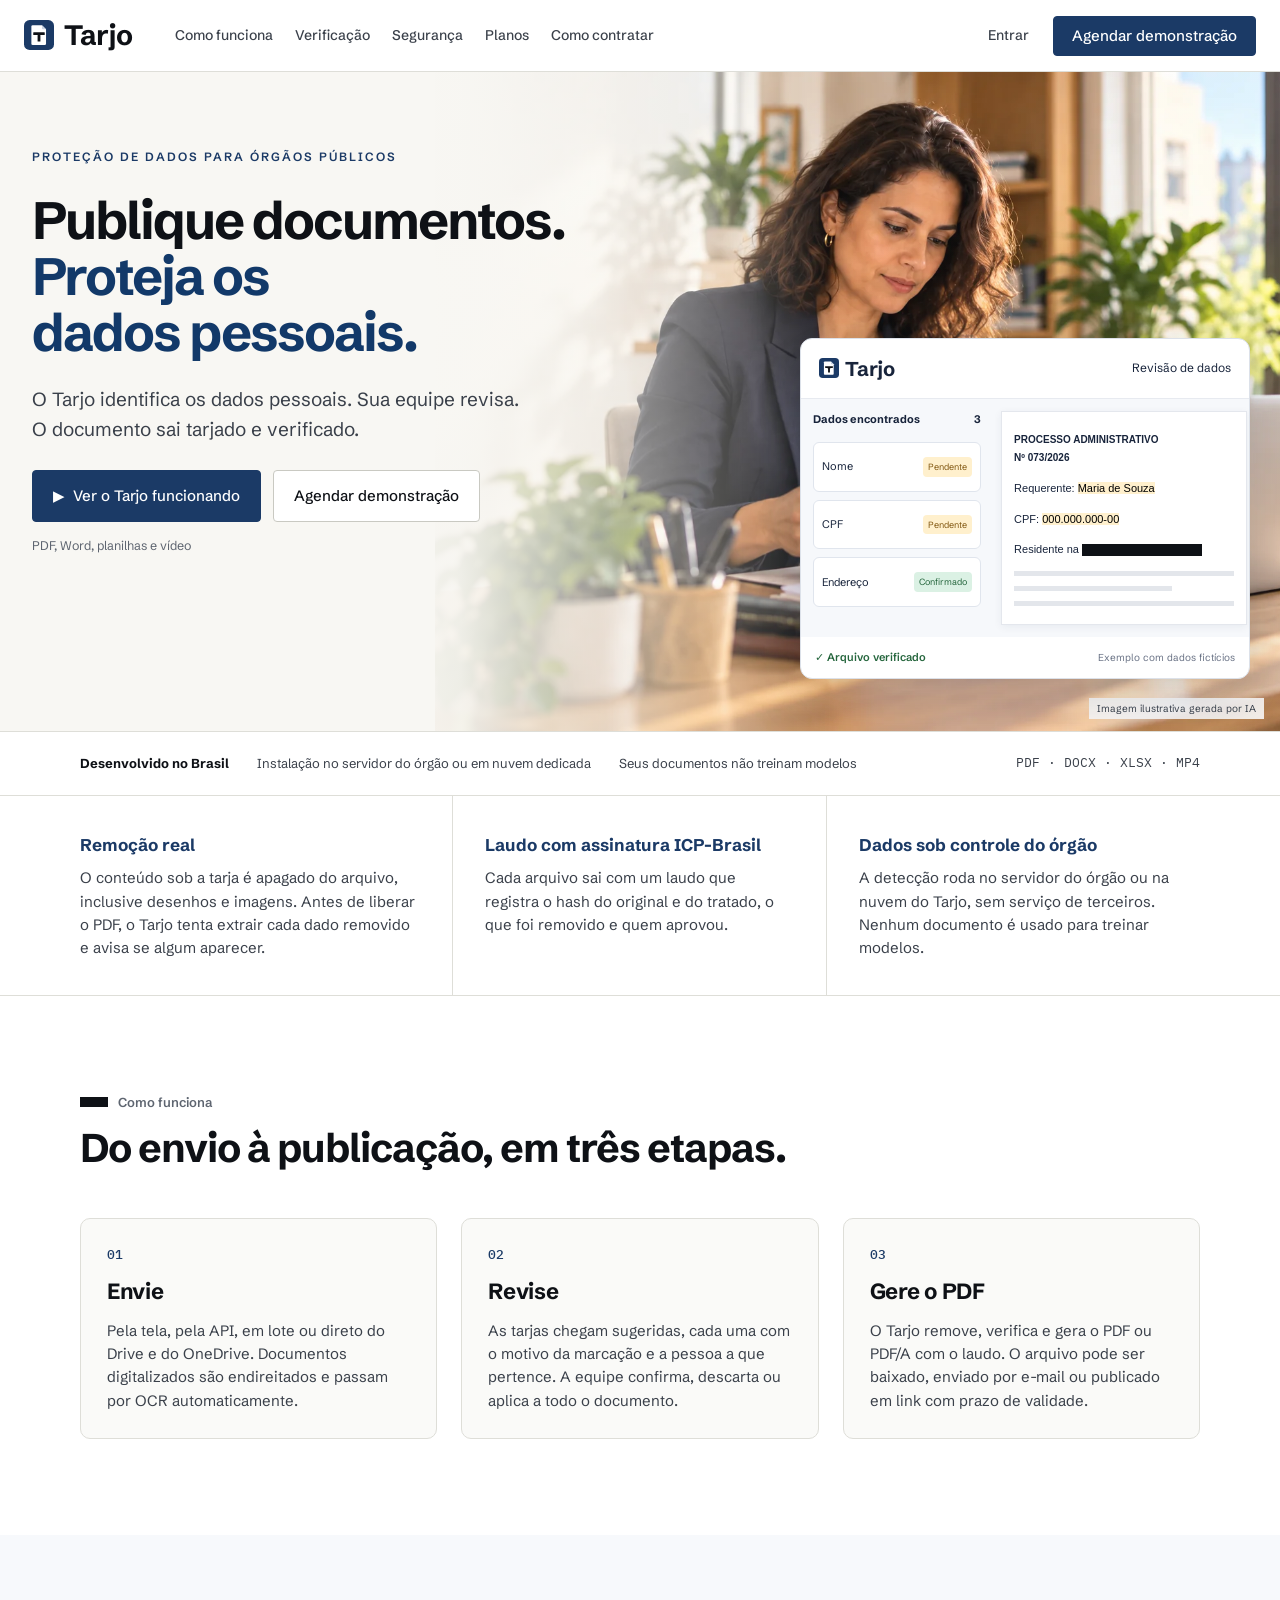
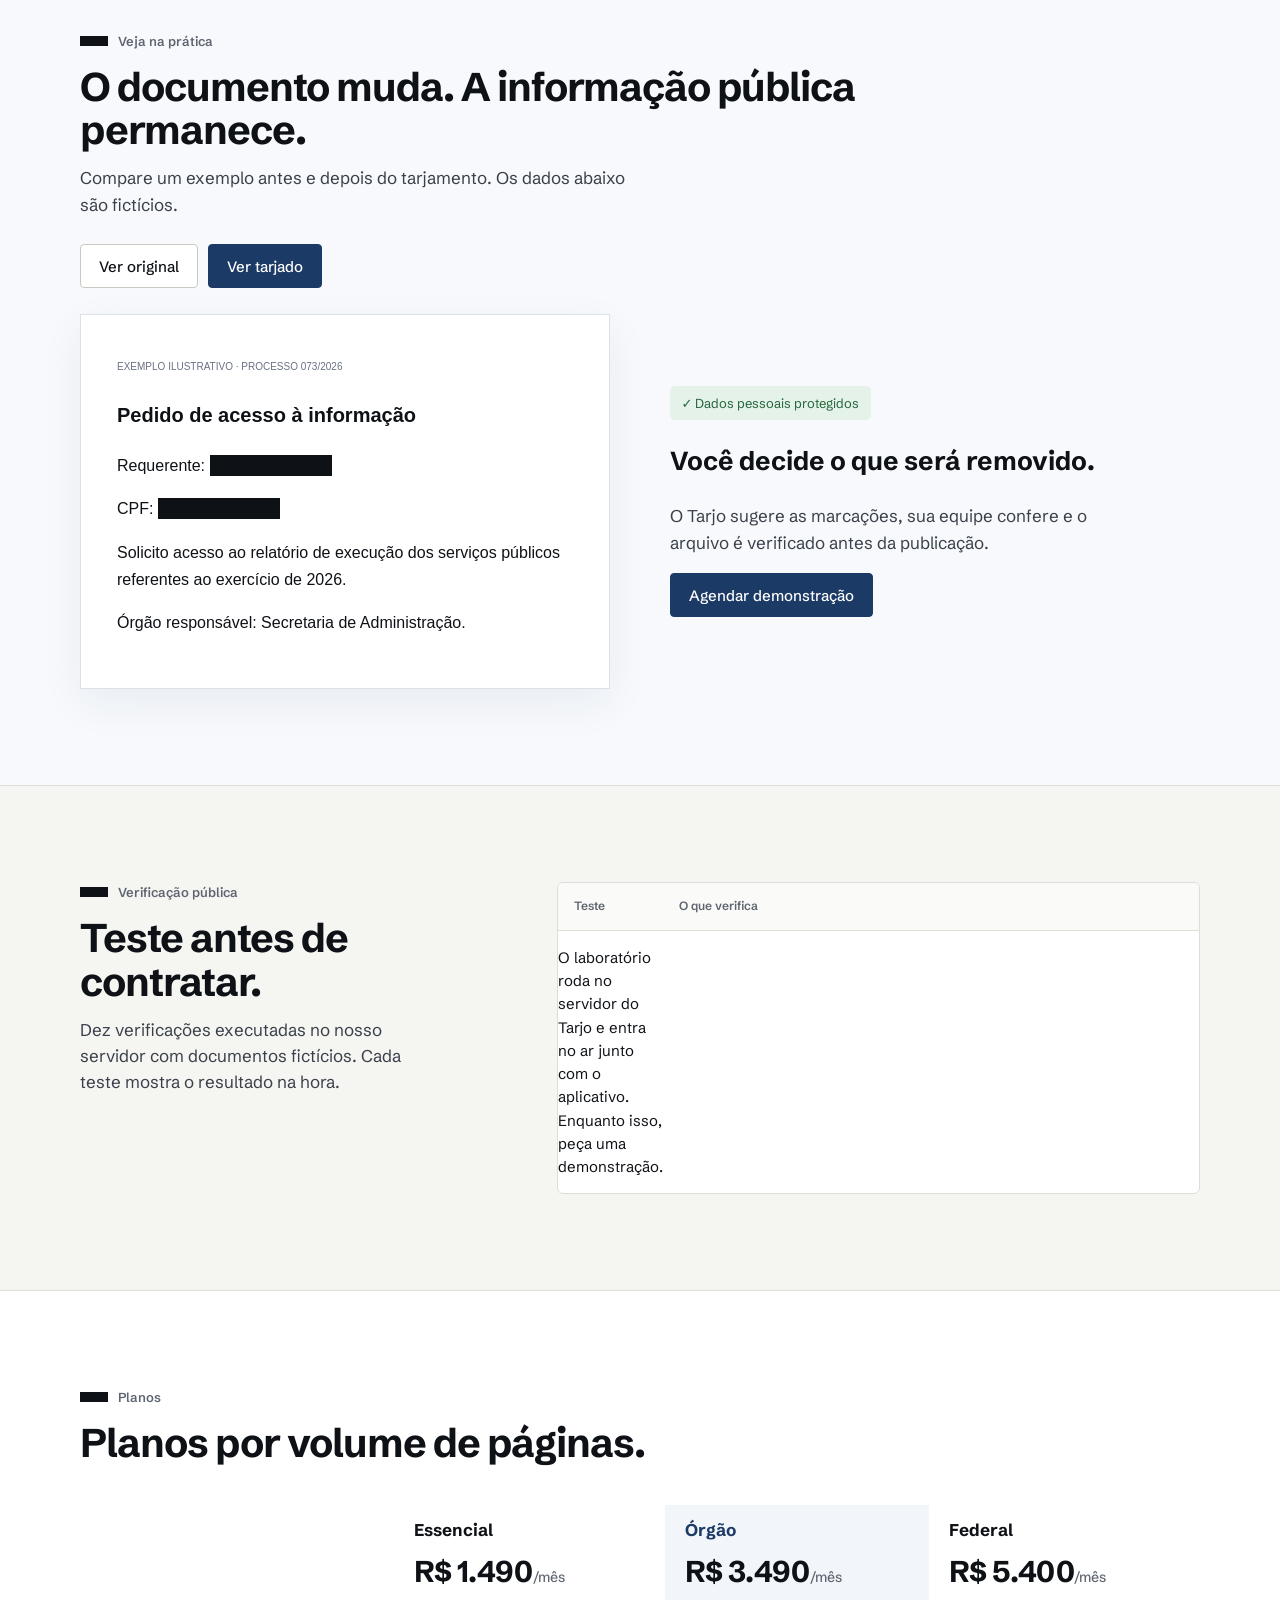
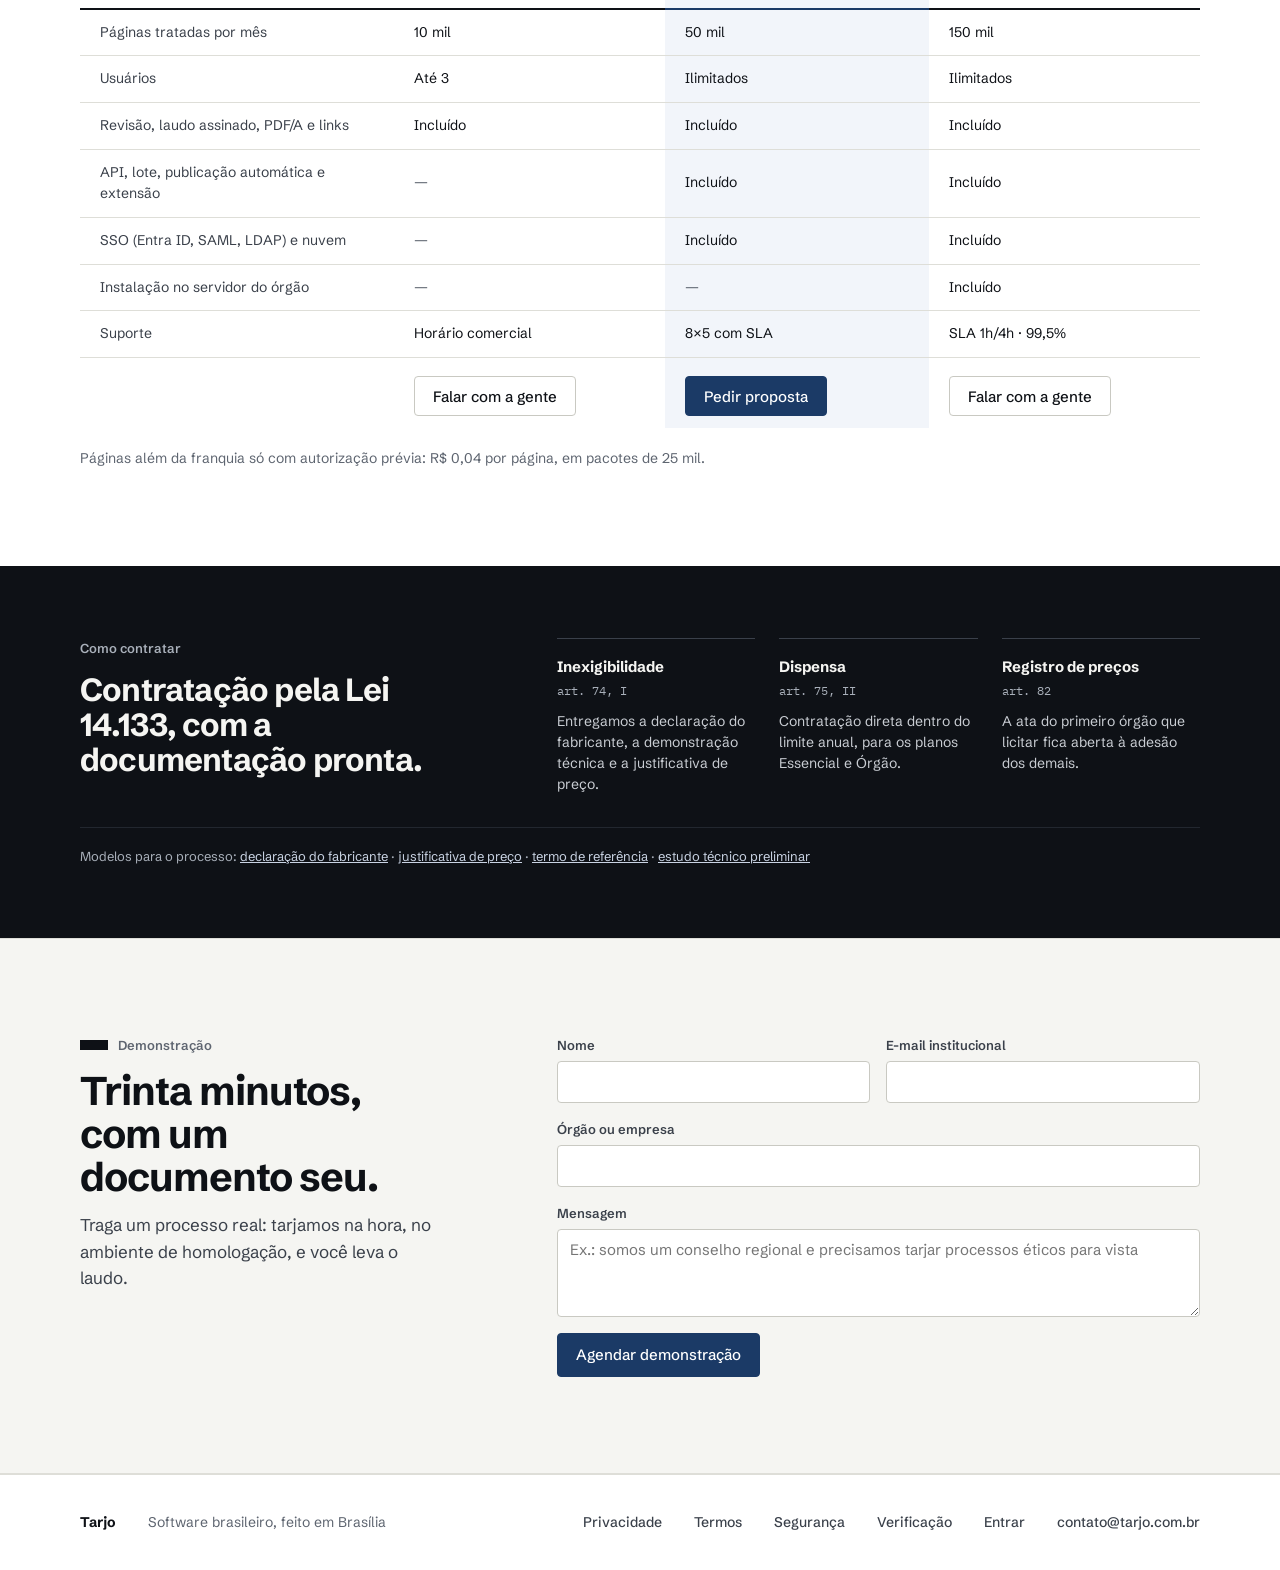
==== commit 83bfe4fd: "Publica visual com foto humana e comparação interativa" ====
--- a/index.html
+++ b/index.html
@@ -8,7 +8,7 @@
 <link rel="icon" href="icon.svg" type="image/svg+xml">
 <meta property="og:title" content="Tarjo — tarjamento definitivo de dados pessoais">
 <meta property="og:description" content="Remoção real, verificação por extração e laudo assinado, para órgãos que publicam documentos pela LAI e cumprem a LGPD.">
-<link rel="stylesheet" href="site.css">
+<link rel="stylesheet" href="site.css?v=62d23b9d">
 </head>
 <body>
 
@@ -22,27 +22,26 @@
   <a class="btn primario" href="#contato">Agendar demonstração</a>
 </header>
 
+<main>
 <section class="hero">
-  <img class="hero-foto" src="screens/processos.jpg" alt="Pilhas de processos em papel numa repartição">
+  <img class="hero-foto" src="screens/revisao-humana.webp" alt="Cena ilustrativa de uma profissional revisando documentos no escritório" fetchpriority="high" width="1536" height="1024">
   <div class="hero-txt">
-    <div class="hero-pre">Para órgãos públicos · LAI e LGPD</div>
-    <h1><span>Tarjamento definitivo</span><span>de dados pessoais.</span></h1>
-    <p>O Tarjo localiza CPF, nome, endereço, rosto, assinatura e QR Code nos documentos que o órgão precisa publicar. Sua equipe confere, e o arquivo sai limpo, pesquisável e com laudo assinado.</p>
-    <div class="hero-acoes"><a class="btn primario grande" href="#contato">Agendar demonstração</a><a class="btn grande" href="#verificacao">Ver os testes públicos</a></div>
-  </div>
-  <div class="hero-doc" aria-label="Exemplo de documento tratado">
-    <div class="hd-cab"><span class="hd-nome">Processo 073/2026, vista ao requerente.pdf</span><span class="hd-st"><i></i>Verificado</span></div>
-    <div class="hd-corpo">
-      <div class="doc b">PROCESSO ADMINISTRATIVO Nº 073/2026</div>
-      <div class="doc">Requerente: <span class="tj" style="width: 170px"></span>, CPF <span class="tj" style="width: 96px"></span></div>
-      <div class="doc">Telefone <span class="tj" style="width: 100px"></span>, residente na <span class="tj" style="width: 150px"></span></div>
-      <div class="doc">Sede do órgão: SIBS Quadra 02, Conjunto A, Lote 03, Brasília/DF</div>
+    <div class="hero-pre">Proteção de dados para órgãos públicos</div>
+    <h1>Publique documentos.<br><span>Proteja os<br>dados pessoais.</span></h1>
+    <p>O Tarjo identifica os dados pessoais. Sua equipe revisa. O documento sai tarjado e verificado.</p>
+    <div class="hero-acoes"><a class="btn primario grande" href="#demonstracao"><span aria-hidden="true">▶</span> Ver o Tarjo funcionando</a><a class="btn grande" href="#contato">Agendar demonstração</a></div>
+    <small>PDF, Word, planilhas e vídeo</small>
+  </div>
+  <div class="hero-produto" aria-label="Prévia ilustrativa da revisão de documentos">
+    <div class="preview-cab"><b><img src="icon.svg" alt=""> Tarjo</b><span>Revisão de dados</span></div>
+    <div class="preview-corpo">
+      <div class="preview-lista"><b>Dados encontrados <span>3</span></b><div>Nome <em>Pendente</em></div><div>CPF <em>Pendente</em></div><div>Endereço <em class="confirmado">Confirmado</em></div></div>
+      <div class="preview-pagina"><b>PROCESSO ADMINISTRATIVO<br>Nº 073/2026</b><p>Requerente: <mark>Maria de Souza</mark></p><p>CPF: <mark>000.000.000-00</mark></p><p>Residente na <span class="tj" style="width:120px" aria-label="endereço removido"></span></p><div class="linhas"></div><div class="linhas curta"></div><div class="linhas"></div></div>
     </div>
-    <div class="hd-pe"><span>4 dados removidos</span><span>Endereço do órgão mantido</span><span class="mono">fef386… → 0718b9…</span></div>
-  </div>
-  <div class="credito">foto: Wesley Tingey / Unsplash</div>
-</section>
-
+    <div class="preview-pe"><span>✓ Arquivo verificado</span><small>Exemplo com dados fictícios</small></div>
+  </div>
+  <div class="credito">Imagem ilustrativa gerada por IA</div>
+</section>
 <div class="faixa">
   <span class="forte">Desenvolvido no Brasil</span>
   <span>Instalação no servidor do órgão ou em nuvem dedicada</span>
@@ -58,11 +57,22 @@
 
 <section class="bloco" id="como">
   <div class="sec"><i></i>Como funciona</div>
-  <h2 class="h2">Do pedido de acesso à resposta, em três etapas.</h2>
+  <h2 class="h2">Do envio à publicação, em três etapas.</h2>
   <div class="etapas">
-    <div><div class="mono n">01</div><h3>Envio</h3><p>Pela tela, pela API, em lote ou direto do Drive e do OneDrive. Documentos digitalizados são endireitados e passam por OCR automaticamente.</p></div>
-    <div><div class="mono n">02</div><h3>Revisão</h3><p>As tarjas chegam sugeridas, cada uma com o motivo da marcação e a pessoa a que pertence. A equipe confirma, descarta ou aplica a todo o documento.</p></div>
-    <div><div class="mono n">03</div><h3>Entrega</h3><p>O Tarjo remove, verifica e gera o PDF ou PDF/A com o laudo. O arquivo pode ser baixado, enviado por e-mail ou publicado em link com prazo de validade.</p></div>
+    <div><div class="mono n">01</div><h3>Envie</h3><p>Pela tela, pela API, em lote ou direto do Drive e do OneDrive. Documentos digitalizados são endireitados e passam por OCR automaticamente.</p></div>
+    <div><div class="mono n">02</div><h3>Revise</h3><p>As tarjas chegam sugeridas, cada uma com o motivo da marcação e a pessoa a que pertence. A equipe confirma, descarta ou aplica a todo o documento.</p></div>
+    <div><div class="mono n">03</div><h3>Gere o PDF</h3><p>O Tarjo remove, verifica e gera o PDF ou PDF/A com o laudo. O arquivo pode ser baixado, enviado por e-mail ou publicado em link com prazo de validade.</p></div>
+  </div>
+</section>
+
+<section class="bloco demo" id="demonstracao" aria-labelledby="demo-titulo">
+  <div class="sec"><i></i>Veja na prática</div>
+  <h2 class="h2" id="demo-titulo">O documento muda. A informação pública permanece.</h2>
+  <p class="lead">Compare um exemplo antes e depois do tarjamento. Os dados abaixo são fictícios.</p>
+  <div class="demo-botoes" role="group" aria-label="Versão do exemplo"><button class="btn" data-versao="original" aria-pressed="false">Ver original</button><button class="btn primario" data-versao="tarjado" aria-pressed="true">Ver tarjado</button></div>
+  <div class="demo-documento" data-tarjado="true">
+    <div class="demo-papel"><small>EXEMPLO ILUSTRATIVO · PROCESSO 073/2026</small><h3>Pedido de acesso à informação</h3><p>Requerente: <span class="dado">Maria de Souza</span></p><p>CPF: <span class="dado">000.000.000-00</span></p><p>Solicito acesso ao relatório de execução dos serviços públicos referentes ao exercício de 2026.</p><p>Órgão responsável: Secretaria de Administração.</p></div>
+    <div class="demo-explica"><span class="demo-selo">✓ Dados pessoais protegidos</span><h3>Você decide o que será removido.</h3><p>O Tarjo sugere as marcações, sua equipe confere e o arquivo é verificado antes da publicação.</p><a class="btn primario" href="#contato">Agendar demonstração</a></div>
   </div>
 </section>
 
@@ -139,17 +149,19 @@
     <label>E-mail institucional <input name="email" type="email" required></label>
     <label class="full">Órgão ou empresa <input name="orgao"></label>
     <label class="full">Mensagem <textarea name="mensagem" rows="3" placeholder="Ex.: somos um conselho regional e precisamos tarjar processos éticos para vista"></textarea></label>
-    <div class="full"><button class="btn primario grande" type="submit">Enviar</button> <span id="formMsg"></span></div>
+    <div class="full"><button class="btn primario grande" type="submit">Agendar demonstração</button> <span id="formMsg"></span></div>
   </form>
 </section>
 
+</main>
 <footer class="rod">
   <span class="forte">Tarjo</span><span>Software brasileiro, feito em Brasília</span>
   <div class="esp"></div>
-  <a class="nl" href="#seguranca">Segurança</a><a class="nl" href="#verificacao">Verificação</a><a class="nl" href="https://app.tarjo.com.br/entrar">Entrar</a><a class="nl" href="mailto:contato@tarjo.com.br">contato@tarjo.com.br</a>
+  <a class="nl" href="https://app.tarjo.com.br/privacidade">Privacidade</a><a class="nl" href="https://app.tarjo.com.br/termos">Termos</a><a class="nl" href="#seguranca">Segurança</a><a class="nl" href="#verificacao">Verificação</a><a class="nl" href="https://app.tarjo.com.br/entrar">Entrar</a><a class="nl" href="mailto:contato@tarjo.com.br">contato@tarjo.com.br</a>
 </footer>
 
 <script>
+document.querySelectorAll('[data-versao]').forEach((b) => b.addEventListener('click', () => { const tarjado = b.dataset.versao === 'tarjado'; document.querySelector('.demo-documento').dataset.tarjado = String(tarjado); document.querySelectorAll('[data-versao]').forEach((a) => { const ativo = a === b; a.setAttribute('aria-pressed', String(ativo)); a.classList.toggle('primario', ativo); }); document.querySelector('.demo-selo').textContent = tarjado ? '✓ Dados pessoais protegidos' : 'Documento original · dados fictícios'; }));
 const grid = document.getElementById('labGrid');
 const esc = (s) => String(s ?? '').replace(/[&<>"]/g, (c) => ({ '&': '&amp;', '<': '&lt;', '>': '&gt;', '"': '&quot;' }[c]));
 let TESTES = [];
--- a/site.css
+++ b/site.css
@@ -1,5 +1,5 @@
 /* Tarjo — site (nova direção, 25/09/2026): tinta, papel e linha; marinho só na ação principal; a tarja é o único recurso gráfico. */
-@import url(base.css);
+@import url(base.css?v=62d23b9d);
 html { scroll-behavior: smooth; }
 body { background: var(--surface); color: var(--text); font: 15px/1.55 var(--font); overflow-x: hidden; }
 a { color: var(--accent); } a:hover { color: var(--accent-hover); }
@@ -135,3 +135,51 @@
   .form { grid-template-columns: 1fr; }
   .contratar h2 { font-size: 24px; }
 }
+
+/* Abertura com contexto humano e prévia de revisão. */
+.cab { padding-inline: max(24px, calc((100vw - 1320px)/2)); gap:24px; }
+.cab .marca { font-size:28px; } .cab .marca img { width:30px;height:30px; }
+.cab-nav { gap:22px; margin-left:18px; }
+.hero { height:660px; background:#f8f7f3; }
+.hero-foto { left:34%;width:66%;object-position:60% 35%; }
+.hero::after { content:'';position:absolute;inset:0;background:linear-gradient(90deg,#f8f7f3 0%,#f8f7f3 27%,rgba(248,247,243,.94) 36%,rgba(248,247,243,.05) 65%);pointer-events:none; }
+.hero-txt { left:max(32px,calc((100vw - 1320px)/2));top:76px;width:51%;max-width:670px; }
+.hero-pre { text-transform:uppercase;letter-spacing:2px;font-size:12px;color:var(--accent); }
+.hero h1 { display:block;font-size:clamp(42px,4.1vw,62px);letter-spacing:-2px;line-height:1.07;margin-top:26px; }
+.hero h1 span { padding:0;background:none;color:#123969; }
+.hero-txt p { max-width:500px;font-size:19px;margin-top:24px; }
+.hero-acoes { margin-top:26px;gap:12px; } .hero-acoes .btn { height:52px;padding-inline:20px; }
+.hero-txt small { margin-top:14px;color:var(--text-faint); }
+.hero-produto { position:absolute;right:max(30px,calc((100vw - 1320px)/2));bottom:52px;width:450px;z-index:3;border:1px solid #dce1e9;border-radius:12px;background:white;box-shadow:0 20px 60px #142d5033;overflow:hidden;color:#18243b; }
+.preview-cab { display:flex;align-items:center;justify-content:space-between;padding:14px 18px;border-bottom:1px solid #e7eaf0;font-size:12px; }
+.preview-cab b { display:flex;gap:6px;align-items:center;font-size:20px; } .preview-cab img { width:20px;height:20px; }
+.preview-corpo { display:grid;grid-template-columns:42% 58%;padding:12px;background:#f6f8fb;gap:10px; }
+.preview-lista { font-size:11px; padding-right:10px; }
+.preview-lista>b { display:flex;justify-content:space-between;margin-bottom:14px; }
+.preview-lista>div { display:flex;justify-content:space-between;align-items:center;padding:14px 8px;border:1px solid #e0e5ed;background:white;border-radius:6px;margin-bottom:8px;gap:6px; }
+.preview-lista em { font-style:normal;font-size:9px;background:#fff0cd;color:#815710;padding:3px 5px;border-radius:4px; }.preview-lista em.confirmado { background:#dbf1e4;color:#24653c; }
+.preview-pagina { background:white;border:1px solid #e4e7ed;padding:18px 12px;box-shadow:0 2px 8px #142d5010;font:11px/1.7 Arial,sans-serif; }
+.preview-pagina>b { font-size:10px; }.preview-pagina p { margin:12px 0; }.preview-pagina mark { background:#fff0cd; }.preview-pagina .tj { max-width:55%;height:12px; }
+.linhas { height:5px;background:#e3e6eb;margin-top:10px; }.linhas.curta { width:72%; }
+.preview-pe { display:flex;align-items:center;justify-content:space-between;padding:12px 14px;font-size:11px;gap:8px; }.preview-pe>span { color:#24653c;font-weight:600; }.preview-pe small { color:#687184;font-size:10px; }
+.credito { color:#3a404a;background:#ffffffdf;font-size:10px; }
+.faixa { font-size:13px;gap:12px 28px; }
+.pilares h3 { color:var(--accent); }
+.etapas { gap:24px; }.etapas>div { border:1px solid var(--line);padding:26px;border-radius:10px;background:var(--surface-2); }.etapas .n { color:var(--accent);font-weight:600; }
+.demo { background:#f7f9fc;scroll-margin-top:90px; }.demo .h2 { max-width:900px; }.demo-botoes { display:flex;gap:10px;margin:26px 0; }
+.demo-documento { display:grid;grid-template-columns:1.15fr 1fr;gap:60px;align-items:center;max-width:1050px; }.demo-papel { background:white;border:1px solid #dce1e9;box-shadow:0 14px 40px #142d5010;padding:36px;font:16px/1.7 Arial,sans-serif; }.demo-papel small { font-size:10px;color:#687184; }.demo-papel h3 { font-size:20px; }.demo-papel .dado { padding:2px 5px; }
+.demo-documento[data-tarjado="true"] .dado { background:#0e1116;color:transparent;user-select:none; }
+.demo-explica h3 { font-size:26px;line-height:1.2; }.demo-explica p { color:var(--text-dim);font-size:17px; }.demo-selo { display:inline-block;padding:7px 12px;border-radius:5px;background:#e4f2e9;color:#24653c;font-size:13px; }
+@media(min-width:1600px) { .hero-foto { object-position:60% 40%; } }
+@media(max-width:1180px) { .hero { height:640px;padding:0;display:block; }.hero-foto { opacity:1;width:72%;left:28%; }.hero-txt { left:32px;top:64px;width:55%;max-width:none; }.hero h1 { font-size:48px; }.hero-produto { right:24px;bottom:34px;width:380px; }.hero-acoes { max-width:340px; }.hero-acoes .btn { width:100%; }.preview-corpo { grid-template-columns:42% 55%; } }
+@media(max-width:760px) {
+ .cab { padding:0 16px; }.cab .marca { font-size:23px; }.cab .marca img { width:25px;height:25px; }
+ .hero { height:auto;display:flex;flex-direction:column;padding:36px 20px 24px;gap:0; }
+ .hero::after { display:none; }.hero-txt { position:relative;left:auto;top:auto;width:100%;max-width:none; }.hero h1 { font-size:clamp(34px,8vw,50px);letter-spacing:-1.4px; }.hero-pre { font-size:10px;letter-spacing:1.4px; }.hero h1 span { padding:0; }.hero-txt p { font-size:17px;margin-top:20px; }.hero-acoes { max-width:none; }.hero-acoes .btn { width:100%;height:48px; }
+ .hero-foto { display:block;position:relative;left:auto;top:auto;width:calc(100% + 40px);margin:28px -20px 0;height:330px;object-position:60% 30%;opacity:1;order:2; }
+ .hero-produto { position:relative;right:auto;bottom:auto;width:100%;margin-top:-56px;order:3; }.credito { position:relative;right:auto;bottom:auto;display:block;align-self:flex-end;order:4;margin-top:8px;background:none; }
+ .preview-cab { padding:12px; }.preview-corpo { gap:8px;padding:8px;grid-template-columns:42% 55%; }.preview-lista { padding-right:0; }.preview-lista>div { padding:10px 5px;font-size:10px; }.preview-lista em { font-size:8px; }.preview-pagina { padding:12px 8px;font-size:10px; }.preview-pe { padding:10px;font-size:10px; }.preview-pe small { font-size:9px; }
+ .etapas>div { padding:24px; }.demo-documento { grid-template-columns:1fr;gap:20px; }.demo-papel { padding:24px;font-size:14px; }.demo-explica h3 { font-size:23px; }
+}
+@media(prefers-reduced-motion:reduce) { html { scroll-behavior:auto; } }
+@media(max-width:380px) { .cab { gap:8px; }.cab .btn { font-size:11px;padding-inline:8px; }.cab .marca { font-size:21px;gap:6px; }.hero-produto { min-width:0; }.preview-lista>div { flex-wrap:wrap; }.preview-pe { flex-wrap:wrap; } }
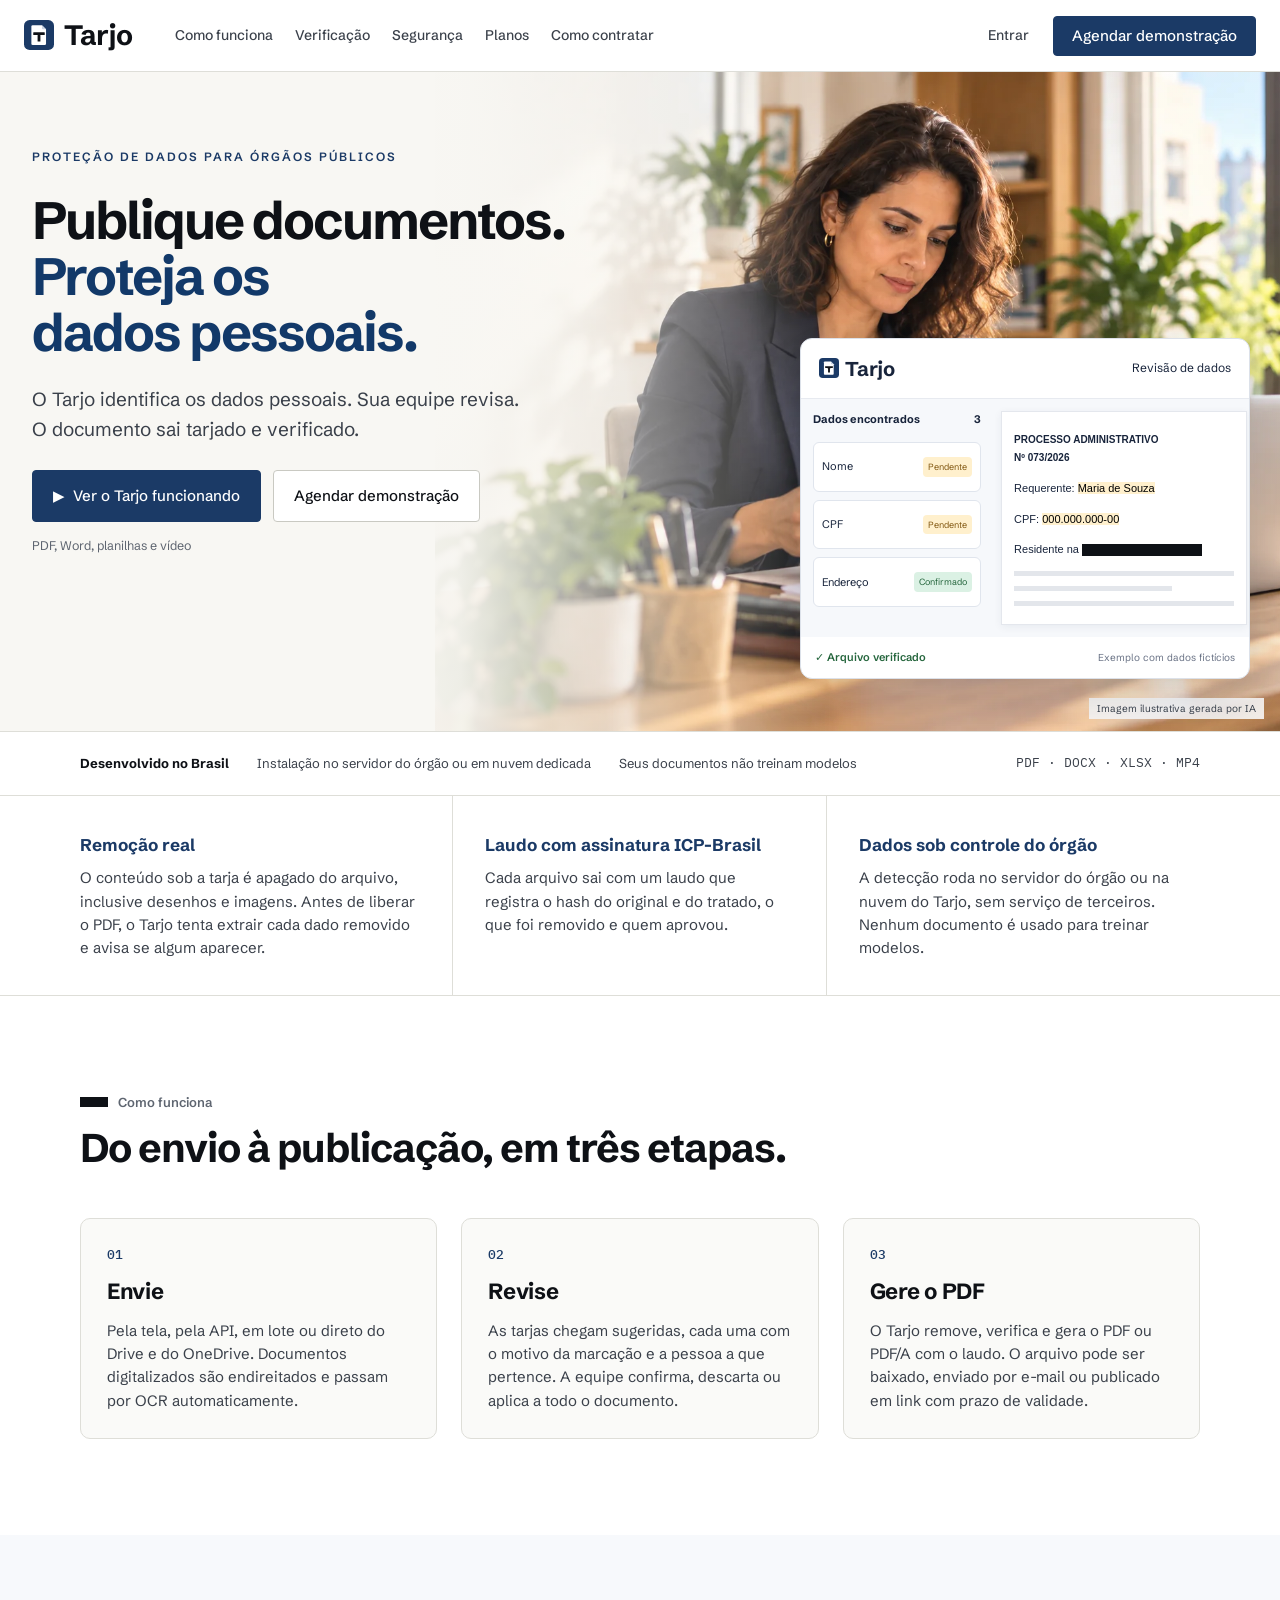
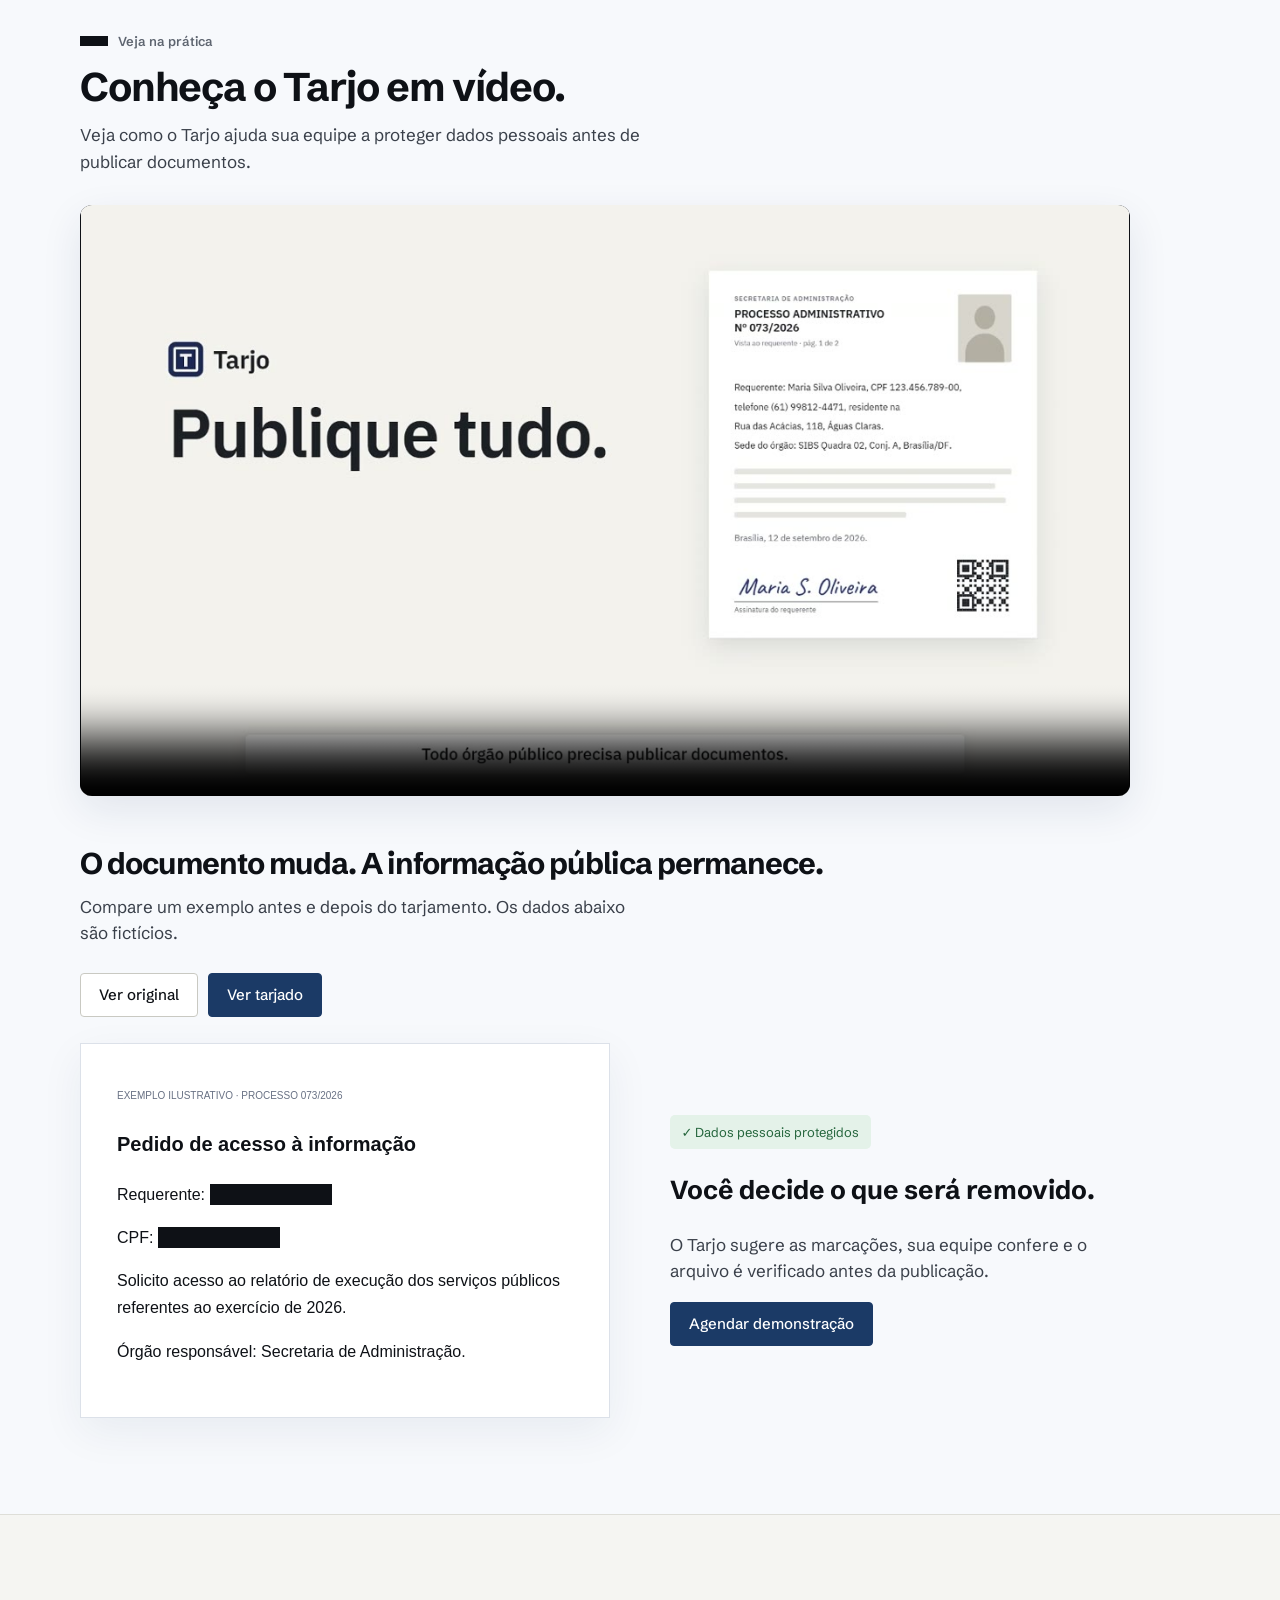
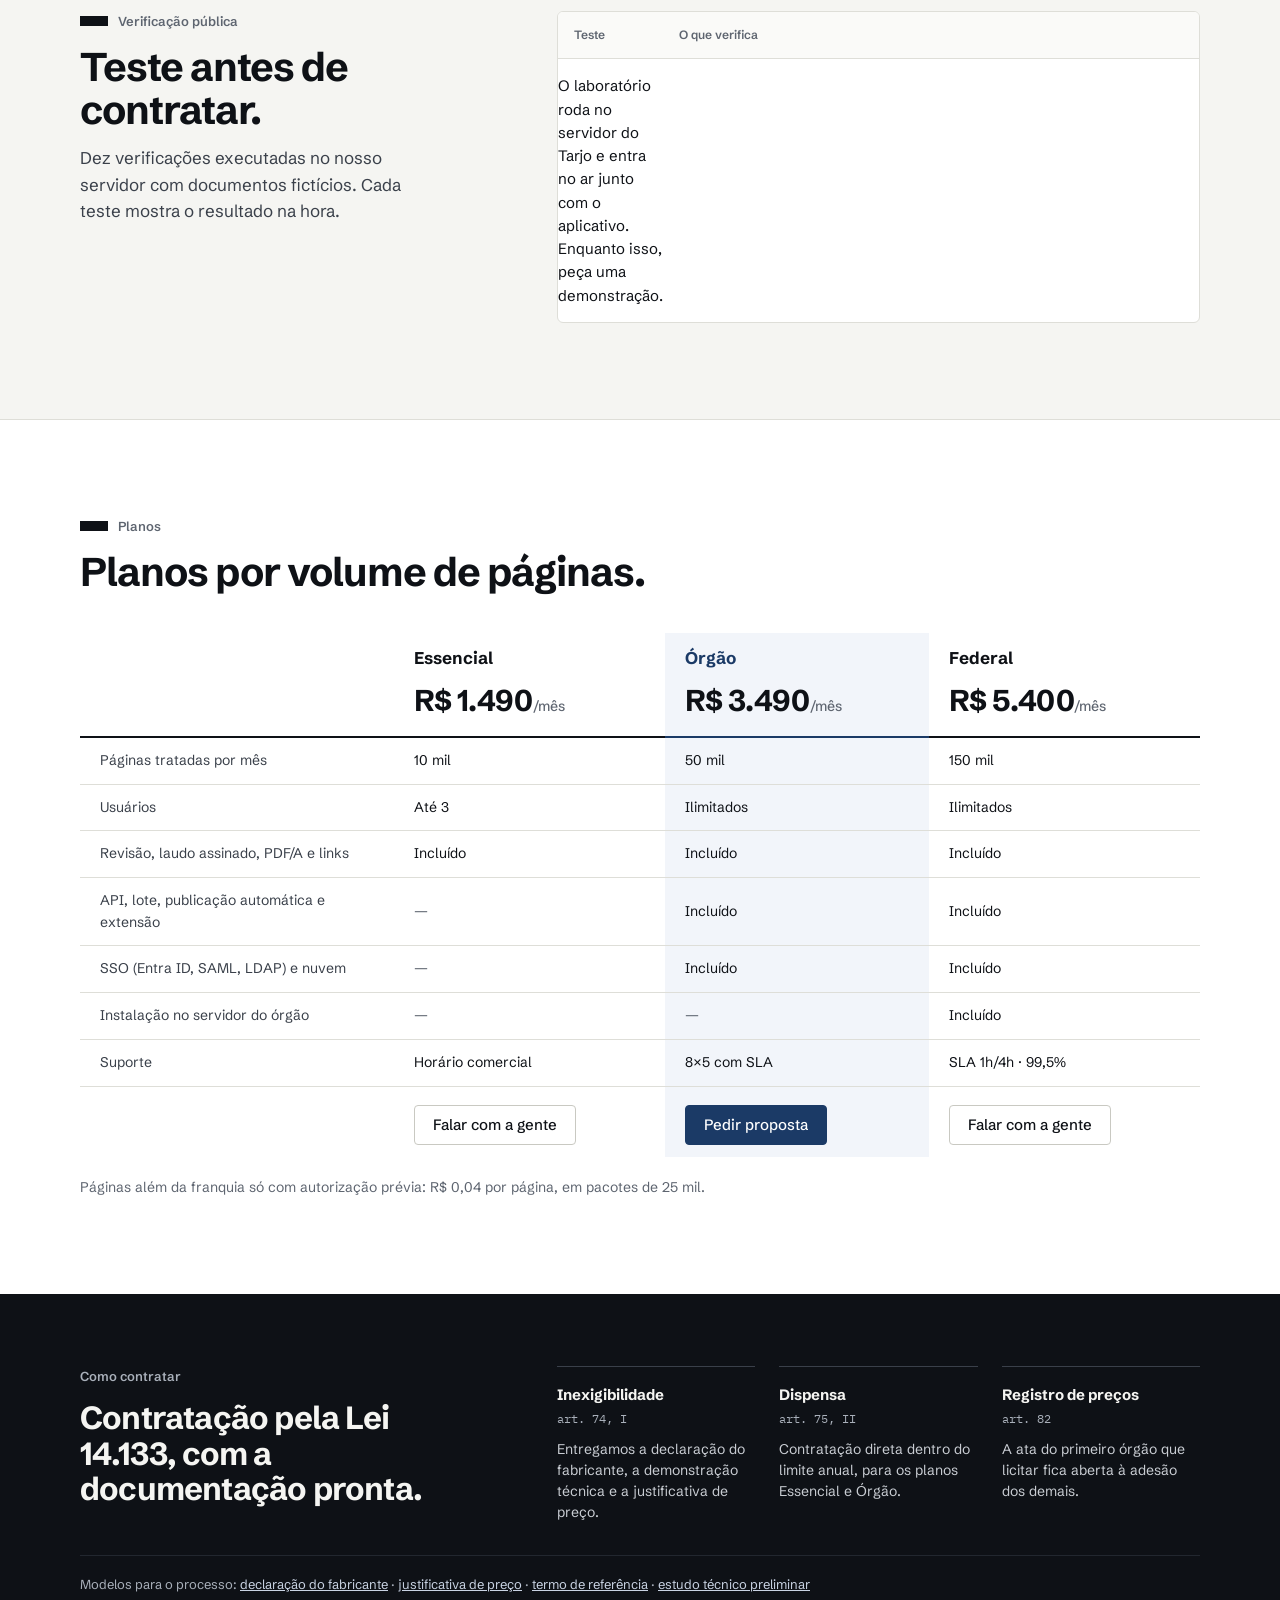
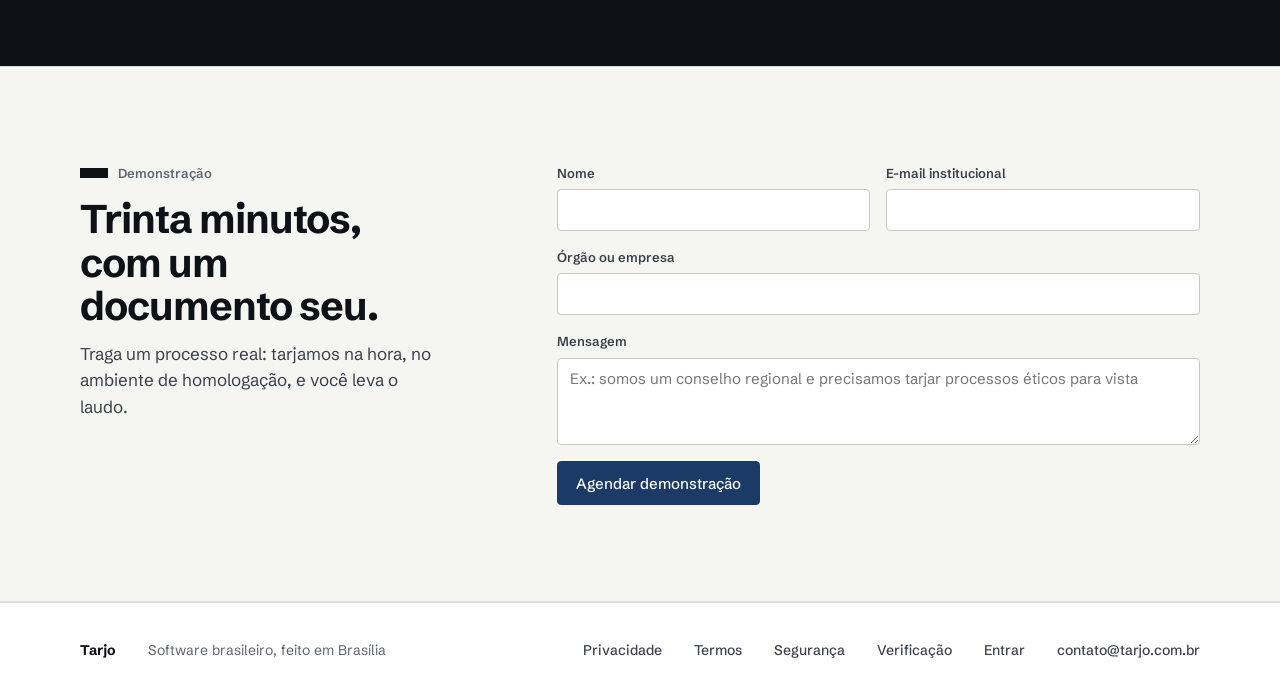
==== commit de589a7b: "Exibe vídeo institucional na demonstração" ====
--- a/index.html
+++ b/index.html
@@ -8,7 +8,7 @@
 <link rel="icon" href="icon.svg" type="image/svg+xml">
 <meta property="og:title" content="Tarjo — tarjamento definitivo de dados pessoais">
 <meta property="og:description" content="Remoção real, verificação por extração e laudo assinado, para órgãos que publicam documentos pela LAI e cumprem a LGPD.">
-<link rel="stylesheet" href="site.css?v=62d23b9d">
+<link rel="stylesheet" href="site.css?v=e1cb9ffe">
 </head>
 <body>
 
@@ -67,7 +67,13 @@
 
 <section class="bloco demo" id="demonstracao" aria-labelledby="demo-titulo">
   <div class="sec"><i></i>Veja na prática</div>
-  <h2 class="h2" id="demo-titulo">O documento muda. A informação pública permanece.</h2>
+  <h2 class="h2" id="demo-titulo">Conheça o Tarjo em vídeo.</h2>
+  <p class="lead">Veja como o Tarjo ajuda sua equipe a proteger dados pessoais antes de publicar documentos.</p>
+  <video class="demo-video" controls preload="none" poster="video/poster.jpg" playsinline aria-label="Vídeo institucional do Tarjo">
+    <source src="video/tarjo-institucional.mp4" type="video/mp4">
+    Seu navegador não consegue reproduzir este vídeo. <a href="video/tarjo-institucional.mp4">Abra o vídeo institucional do Tarjo.</a>
+  </video>
+  <h3 class="h2 demo-comparacao">O documento muda. A informação pública permanece.</h3>
   <p class="lead">Compare um exemplo antes e depois do tarjamento. Os dados abaixo são fictícios.</p>
   <div class="demo-botoes" role="group" aria-label="Versão do exemplo"><button class="btn" data-versao="original" aria-pressed="false">Ver original</button><button class="btn primario" data-versao="tarjado" aria-pressed="true">Ver tarjado</button></div>
   <div class="demo-documento" data-tarjado="true">
--- a/site.css
+++ b/site.css
@@ -1,5 +1,5 @@
 /* Tarjo — site (nova direção, 25/09/2026): tinta, papel e linha; marinho só na ação principal; a tarja é o único recurso gráfico. */
-@import url(base.css?v=62d23b9d);
+@import url(base.css?v=e1cb9ffe);
 html { scroll-behavior: smooth; }
 body { background: var(--surface); color: var(--text); font: 15px/1.55 var(--font); overflow-x: hidden; }
 a { color: var(--accent); } a:hover { color: var(--accent-hover); }
@@ -137,6 +137,8 @@
 }
 
 /* Abertura com contexto humano e prévia de revisão. */
+.demo-video { display:block;width:100%;max-width:1050px;height:auto;aspect-ratio:16/9;object-fit:contain;background:#0e1116;border-radius:12px;margin-top:30px;box-shadow:0 14px 40px #142d5018; }
+.demo-comparacao { margin-top:52px;font-size:30px; }
 .cab { padding-inline: max(24px, calc((100vw - 1320px)/2)); gap:24px; }
 .cab .marca { font-size:28px; } .cab .marca img { width:30px;height:30px; }
 .cab-nav { gap:22px; margin-left:18px; }
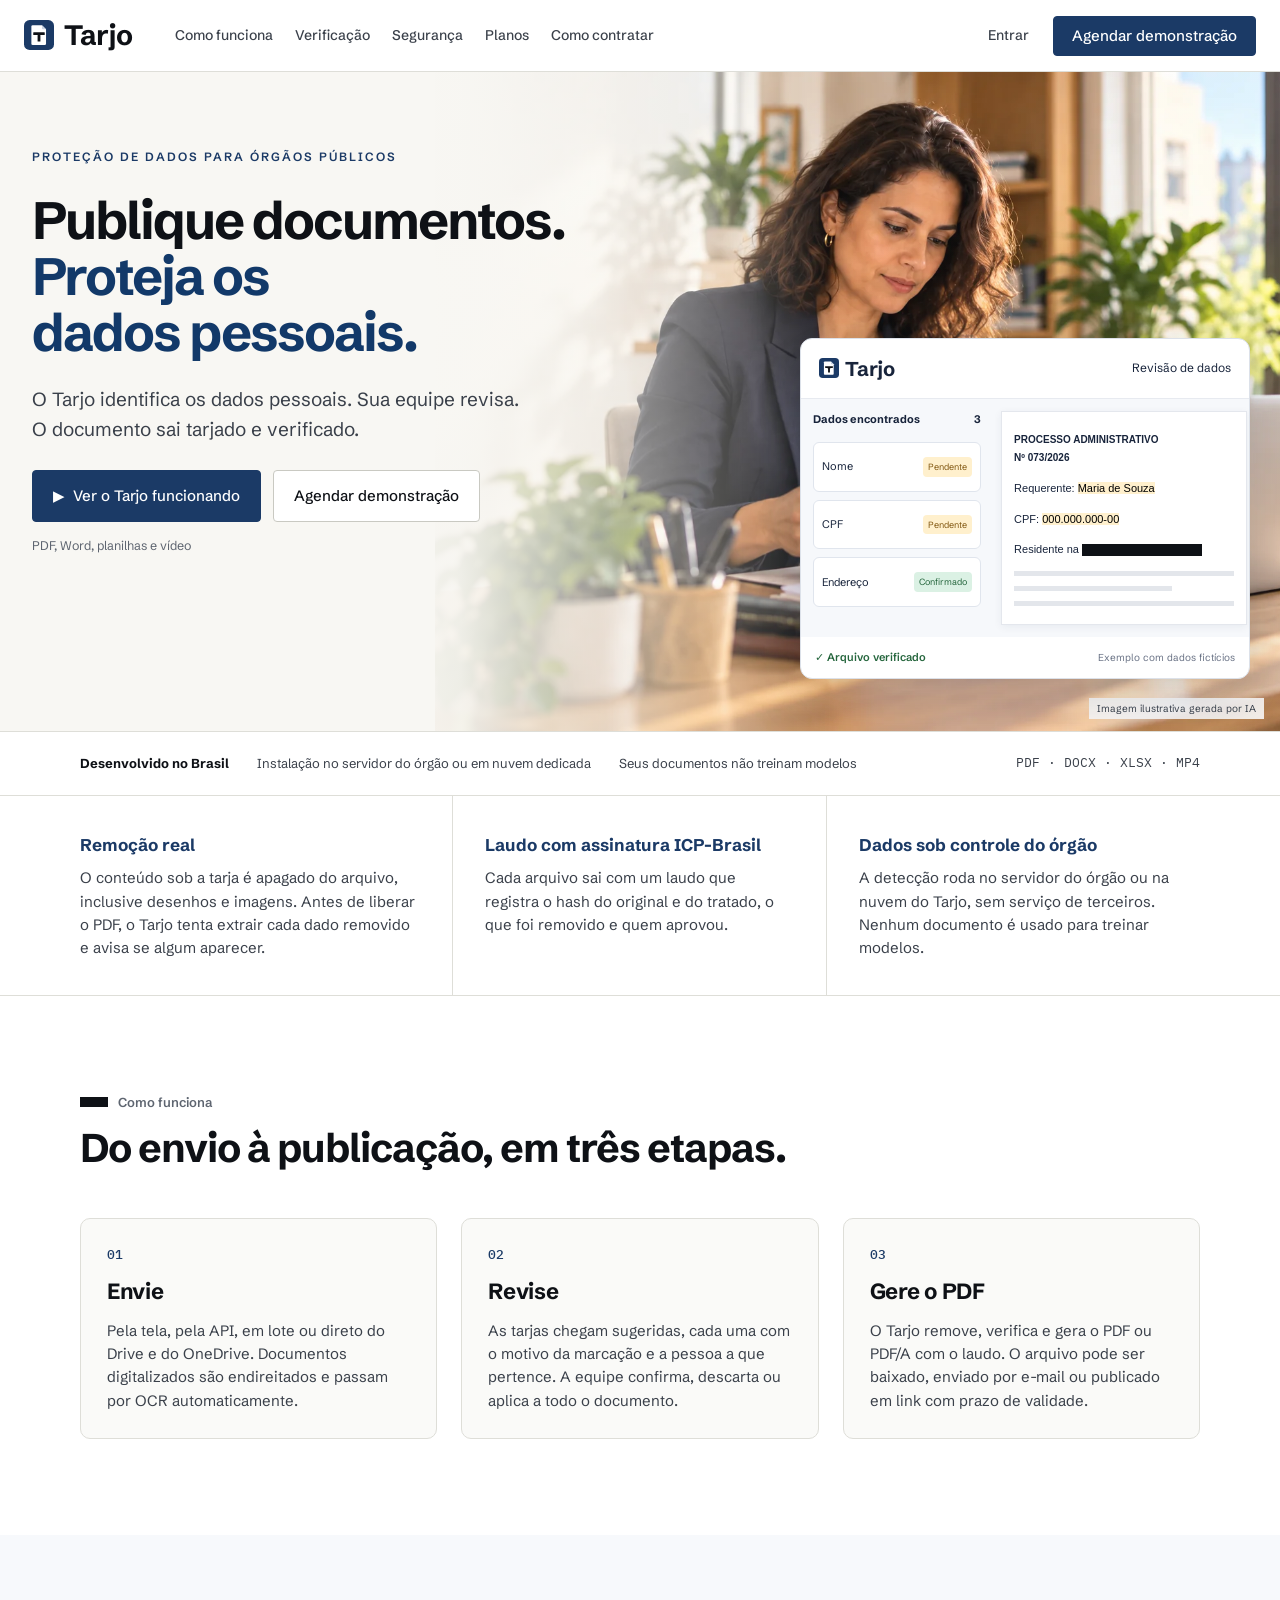
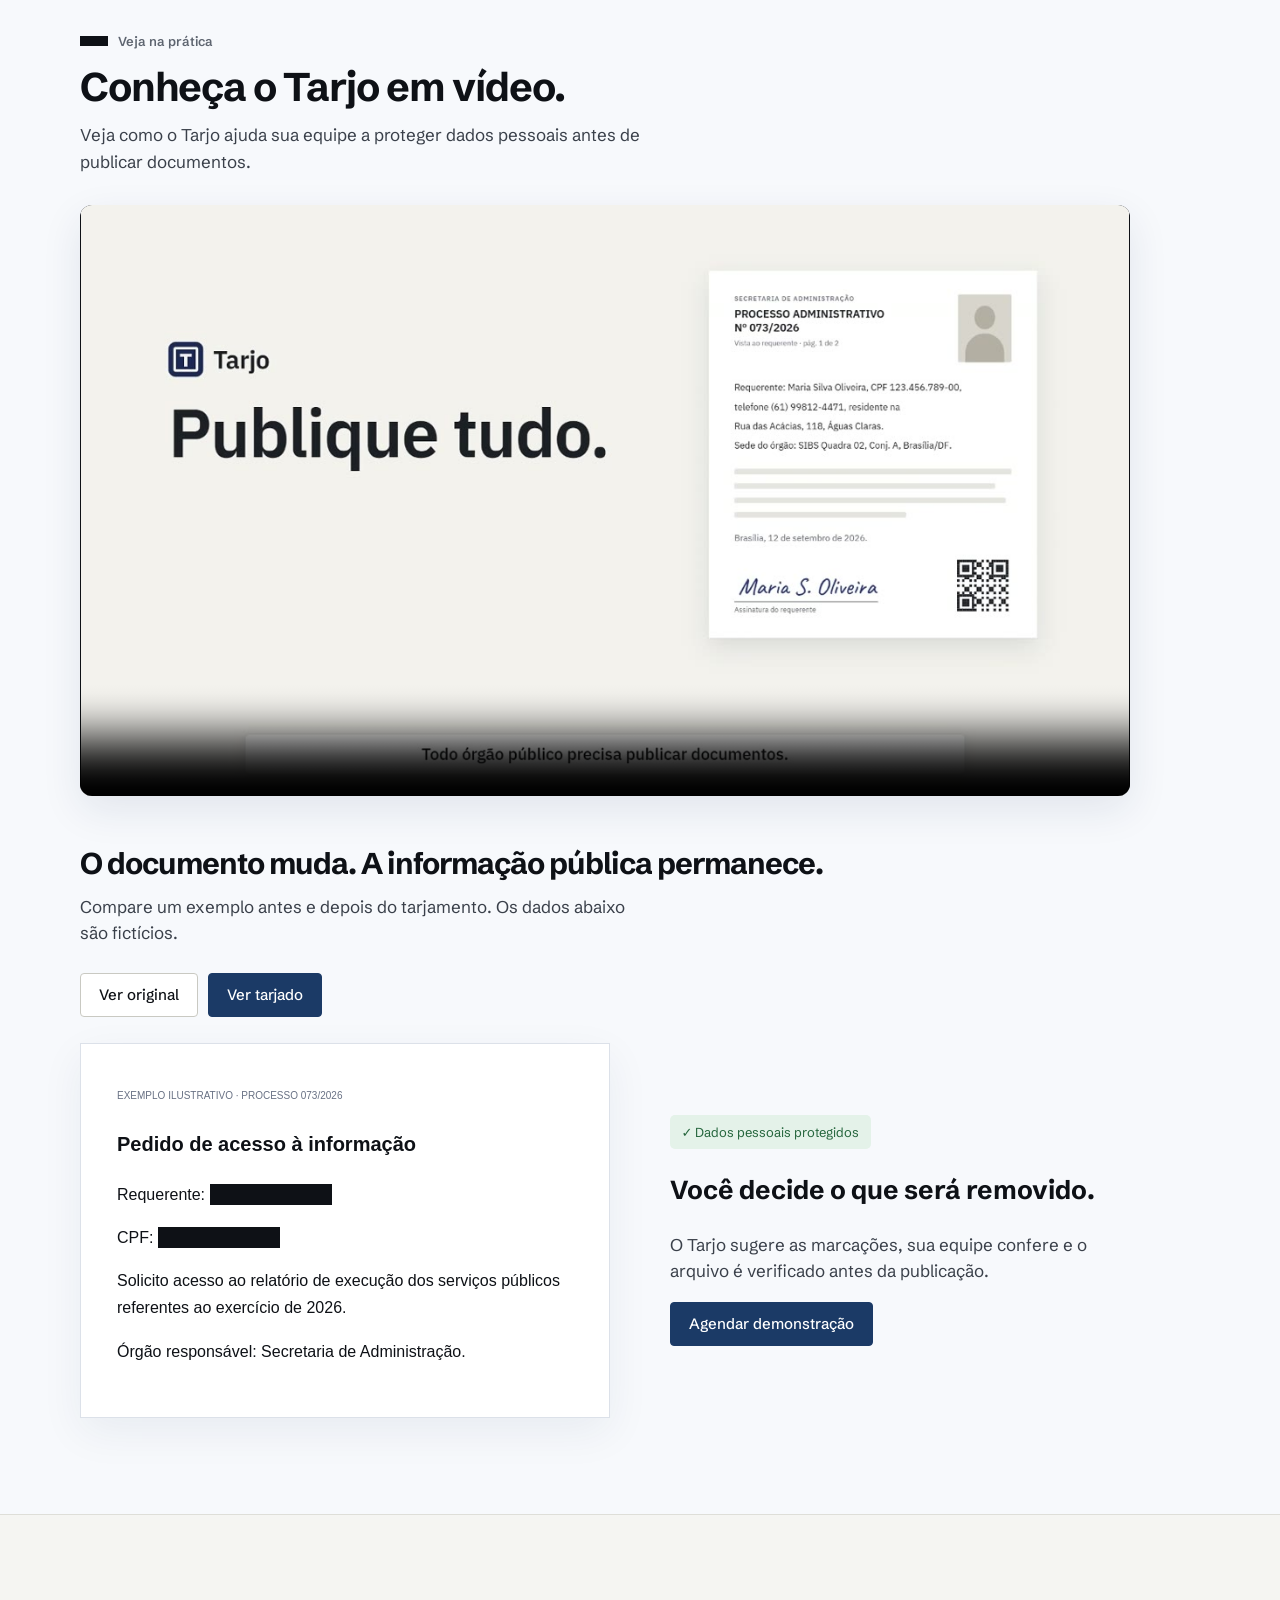
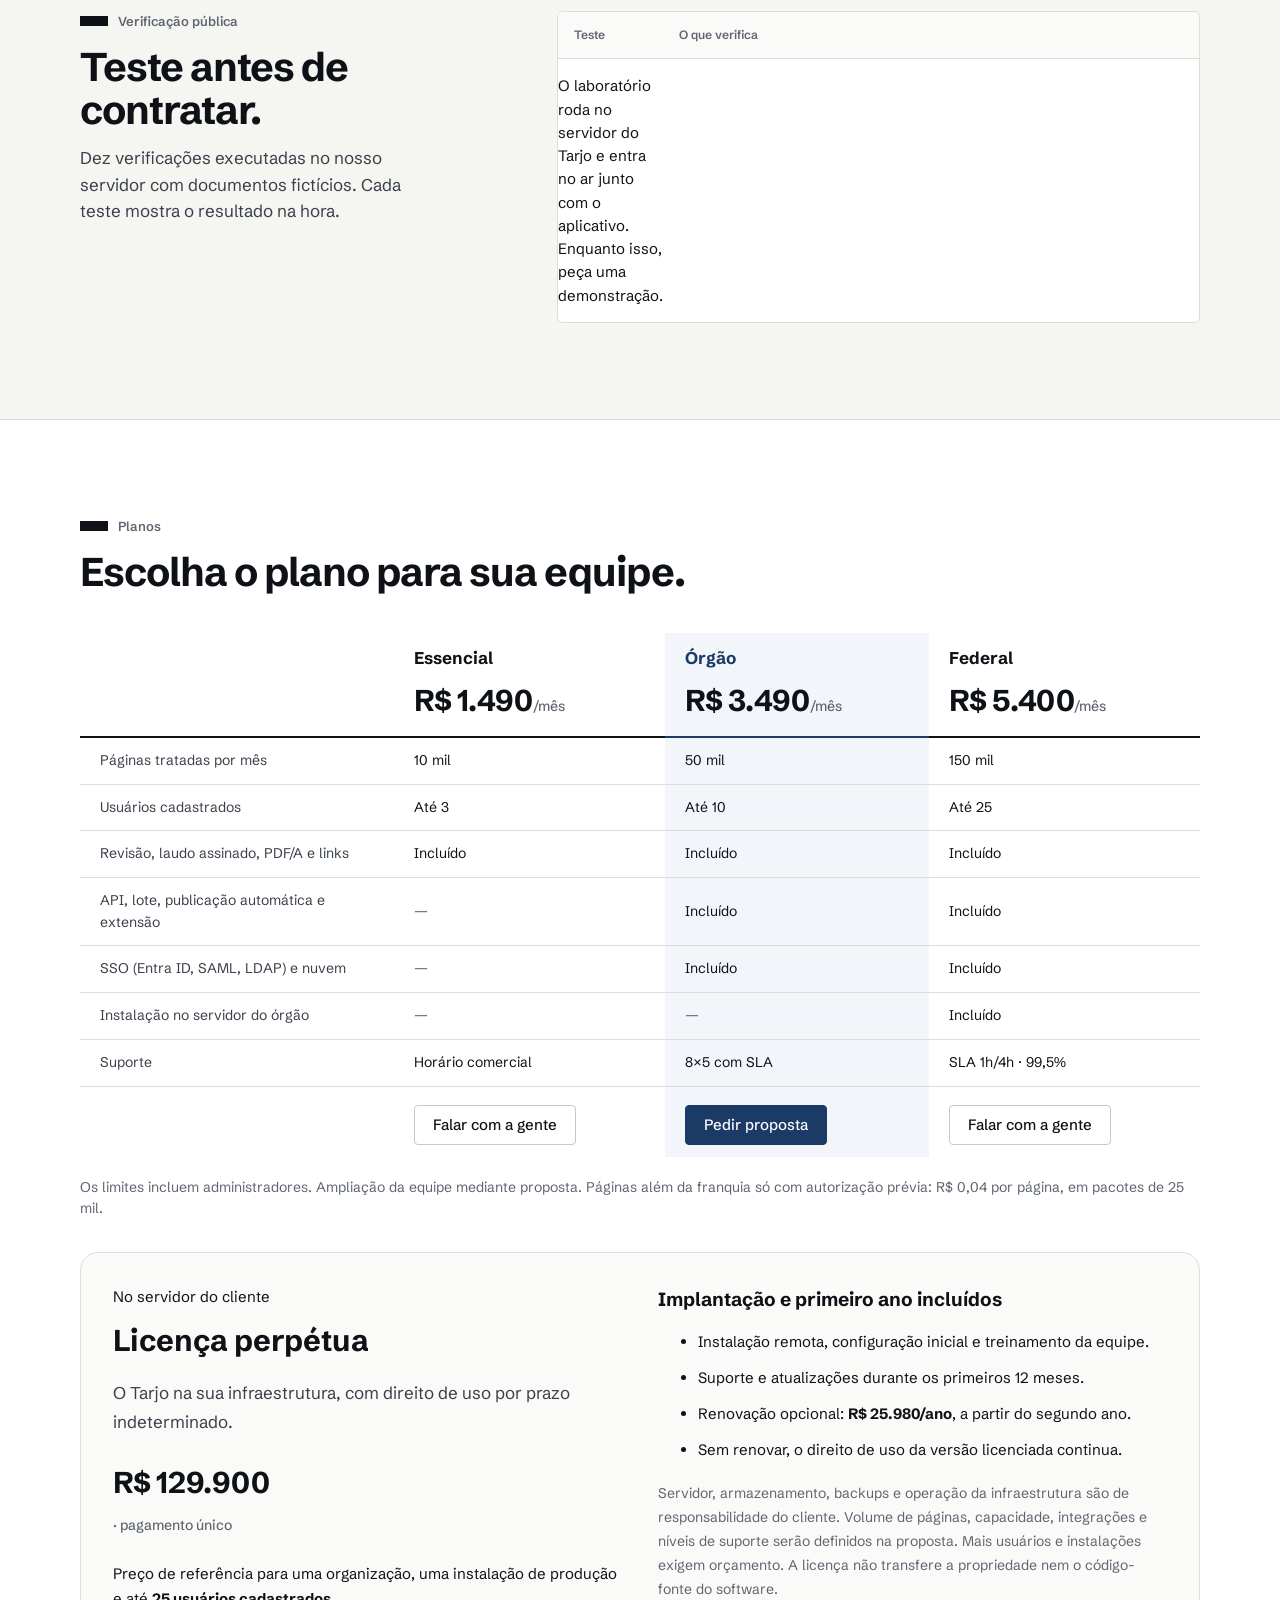
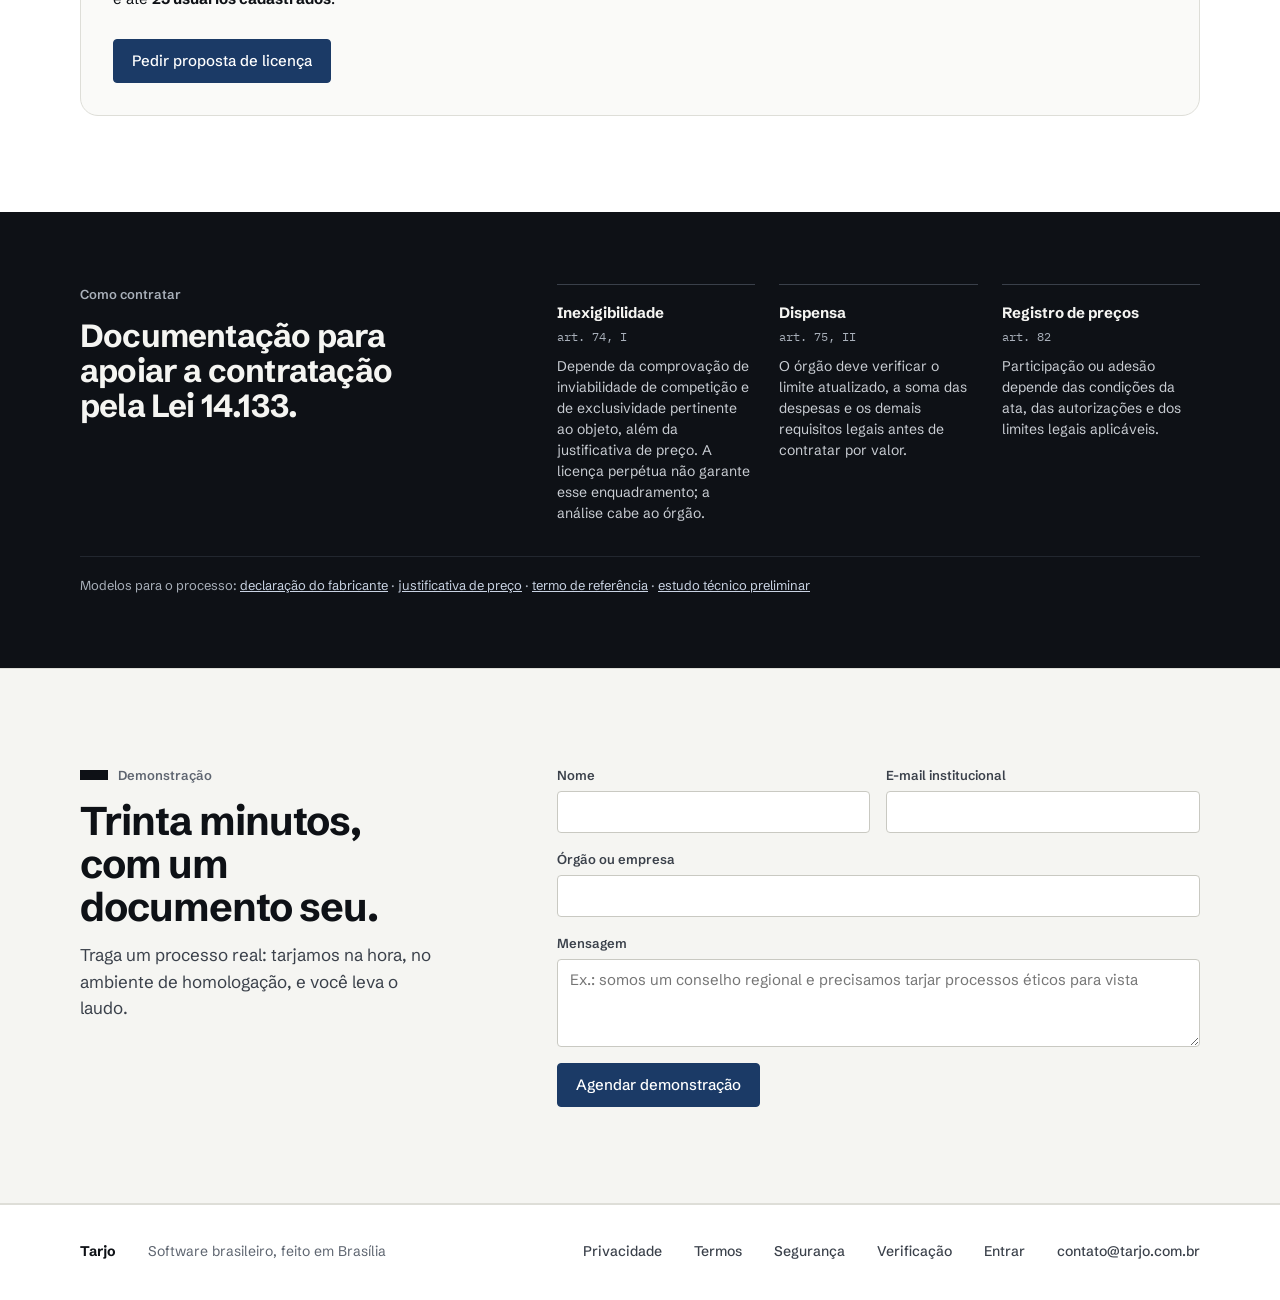
==== commit 4b5b467a: "Define limites de usuários e oferta de licença perpétua" ====
--- a/index.html
+++ b/index.html
@@ -8,7 +8,7 @@
 <link rel="icon" href="icon.svg" type="image/svg+xml">
 <meta property="og:title" content="Tarjo — tarjamento definitivo de dados pessoais">
 <meta property="og:description" content="Remoção real, verificação por extração e laudo assinado, para órgãos que publicam documentos pela LAI e cumprem a LGPD.">
-<link rel="stylesheet" href="site.css?v=e1cb9ffe">
+<link rel="stylesheet" href="site.css?v=0e3a4068">
 </head>
 <body>
 
@@ -109,7 +109,7 @@
 
 <section class="bloco" id="planos">
   <div class="sec"><i></i>Planos</div>
-  <h2 class="h2">Planos por volume de páginas.</h2>
+  <h2 class="h2">Escolha o plano para sua equipe.</h2>
   <div class="planos-rolar">
   <table class="planos">
     <thead><tr><th></th>
@@ -118,7 +118,7 @@
       <th><div class="p-nome">Federal</div><div class="p-preco">R$ 5.400<span>/mês</span></div></th></tr></thead>
     <tbody>
       <tr><td>Páginas tratadas por mês</td><td>10 mil</td><td class="dest">50 mil</td><td>150 mil</td></tr>
-      <tr><td>Usuários</td><td>Até 3</td><td class="dest">Ilimitados</td><td>Ilimitados</td></tr>
+      <tr><td>Usuários cadastrados</td><td>Até 3</td><td class="dest">Até 10</td><td>Até 25</td></tr>
       <tr><td>Revisão, laudo assinado, PDF/A e links</td><td>Incluído</td><td class="dest">Incluído</td><td>Incluído</td></tr>
       <tr><td>API, lote, publicação automática e extensão</td><td class="nao">—</td><td class="dest">Incluído</td><td>Incluído</td></tr>
       <tr><td>SSO (Entra ID, SAML, LDAP) e nuvem</td><td class="nao">—</td><td class="dest">Incluído</td><td>Incluído</td></tr>
@@ -128,18 +128,23 @@
     </tbody>
   </table>
   </div>
-  <p class="nota">Páginas além da franquia só com autorização prévia: R$ 0,04 por página, em pacotes de 25 mil.</p>
+  <p class="nota">Os limites incluem administradores. Ampliação da equipe mediante proposta. Páginas além da franquia só com autorização prévia: R$ 0,04 por página, em pacotes de 25 mil.</p>
+
+  <article class="perpetua">
+    <div><div class="pre">No servidor do cliente</div><h3>Licença perpétua</h3><p class="lead">O Tarjo na sua infraestrutura, com direito de uso por prazo indeterminado.</p><div class="p-preco">R$ 129.900<span> · pagamento único</span></div><p>Preço de referência para uma organização, uma instalação de produção e até <b>25 usuários cadastrados</b>.</p><a class="btn primario" href="#contato" data-plano="Licença perpétua — servidor do cliente">Pedir proposta de licença</a></div>
+    <div><h4>Implantação e primeiro ano incluídos</h4><ul><li>Instalação remota, configuração inicial e treinamento da equipe.</li><li>Suporte e atualizações durante os primeiros 12 meses.</li><li>Renovação opcional: <b>R$ 25.980/ano</b>, a partir do segundo ano.</li><li>Sem renovar, o direito de uso da versão licenciada continua.</li></ul><p class="nota">Servidor, armazenamento, backups e operação da infraestrutura são de responsabilidade do cliente. Volume de páginas, capacidade, integrações e níveis de suporte serão definidos na proposta. Mais usuários e instalações exigem orçamento. A licença não transfere a propriedade nem o código-fonte do software.</p></div>
+  </article>
 </section>
 
 <section class="contratar grade12" id="contratar">
   <div class="g-esq">
     <div class="pre">Como contratar</div>
-    <h2>Contratação pela Lei 14.133, com a documentação pronta.</h2>
+    <h2>Documentação para apoiar a contratação pela Lei 14.133.</h2>
   </div>
   <div class="g-dir modalidades">
-    <div><b>Inexigibilidade</b><div class="mono">art. 74, I</div><p>Entregamos a declaração do fabricante, a demonstração técnica e a justificativa de preço.</p></div>
-    <div><b>Dispensa</b><div class="mono">art. 75, II</div><p>Contratação direta dentro do limite anual, para os planos Essencial e Órgão.</p></div>
-    <div><b>Registro de preços</b><div class="mono">art. 82</div><p>A ata do primeiro órgão que licitar fica aberta à adesão dos demais.</p></div>
+    <div><b>Inexigibilidade</b><div class="mono">art. 74, I</div><p>Depende da comprovação de inviabilidade de competição e de exclusividade pertinente ao objeto, além da justificativa de preço. A licença perpétua não garante esse enquadramento; a análise cabe ao órgão.</p></div>
+    <div><b>Dispensa</b><div class="mono">art. 75, II</div><p>O órgão deve verificar o limite atualizado, a soma das despesas e os demais requisitos legais antes de contratar por valor.</p></div>
+    <div><b>Registro de preços</b><div class="mono">art. 82</div><p>Participação ou adesão depende das condições da ata, das autorizações e dos limites legais aplicáveis.</p></div>
   </div>
   <div class="kit">Modelos para o processo: <a href="https://app.tarjo.com.br/kit/exclusividade">declaração do fabricante</a> · <a href="https://app.tarjo.com.br/kit/justificativa-preco">justificativa de preço</a> · <a href="https://app.tarjo.com.br/kit/tr">termo de referência</a> · <a href="https://app.tarjo.com.br/kit/etp">estudo técnico preliminar</a></div>
 </section>
--- a/site.css
+++ b/site.css
@@ -1,5 +1,5 @@
 /* Tarjo — site (nova direção, 25/09/2026): tinta, papel e linha; marinho só na ação principal; a tarja é o único recurso gráfico. */
-@import url(base.css?v=e1cb9ffe);
+@import url(base.css?v=0e3a4068);
 html { scroll-behavior: smooth; }
 body { background: var(--surface); color: var(--text); font: 15px/1.55 var(--font); overflow-x: hidden; }
 a { color: var(--accent); } a:hover { color: var(--accent-hover); }
@@ -185,3 +185,6 @@
 }
 @media(prefers-reduced-motion:reduce) { html { scroll-behavior:auto; } }
 @media(max-width:380px) { .cab { gap:8px; }.cab .btn { font-size:11px;padding-inline:8px; }.cab .marca { font-size:21px;gap:6px; }.hero-produto { min-width:0; }.preview-lista>div { flex-wrap:wrap; }.preview-pe { flex-wrap:wrap; } }
+
+.perpetua{display:grid;grid-template-columns:1fr 1fr;gap:36px;padding:32px;margin-top:32px;border:1px solid var(--line);border-radius:18px;background:var(--surface-2)}
+.perpetua h3{font-size:30px;margin:10px 0}.perpetua h4{font-size:19px;margin:0 0 16px}.perpetua li{margin-bottom:12px;line-height:1.6}.perpetua .p-preco{margin:24px 0}.perpetua .p-preco span{display:block;font-size:14px;margin-top:8px}.perpetua p{line-height:1.7}.perpetua .btn{margin-top:12px}@media(max-width:760px){.perpetua{grid-template-columns:1fr;padding:22px;gap:24px}.perpetua .p-preco{font-size:32px}}
